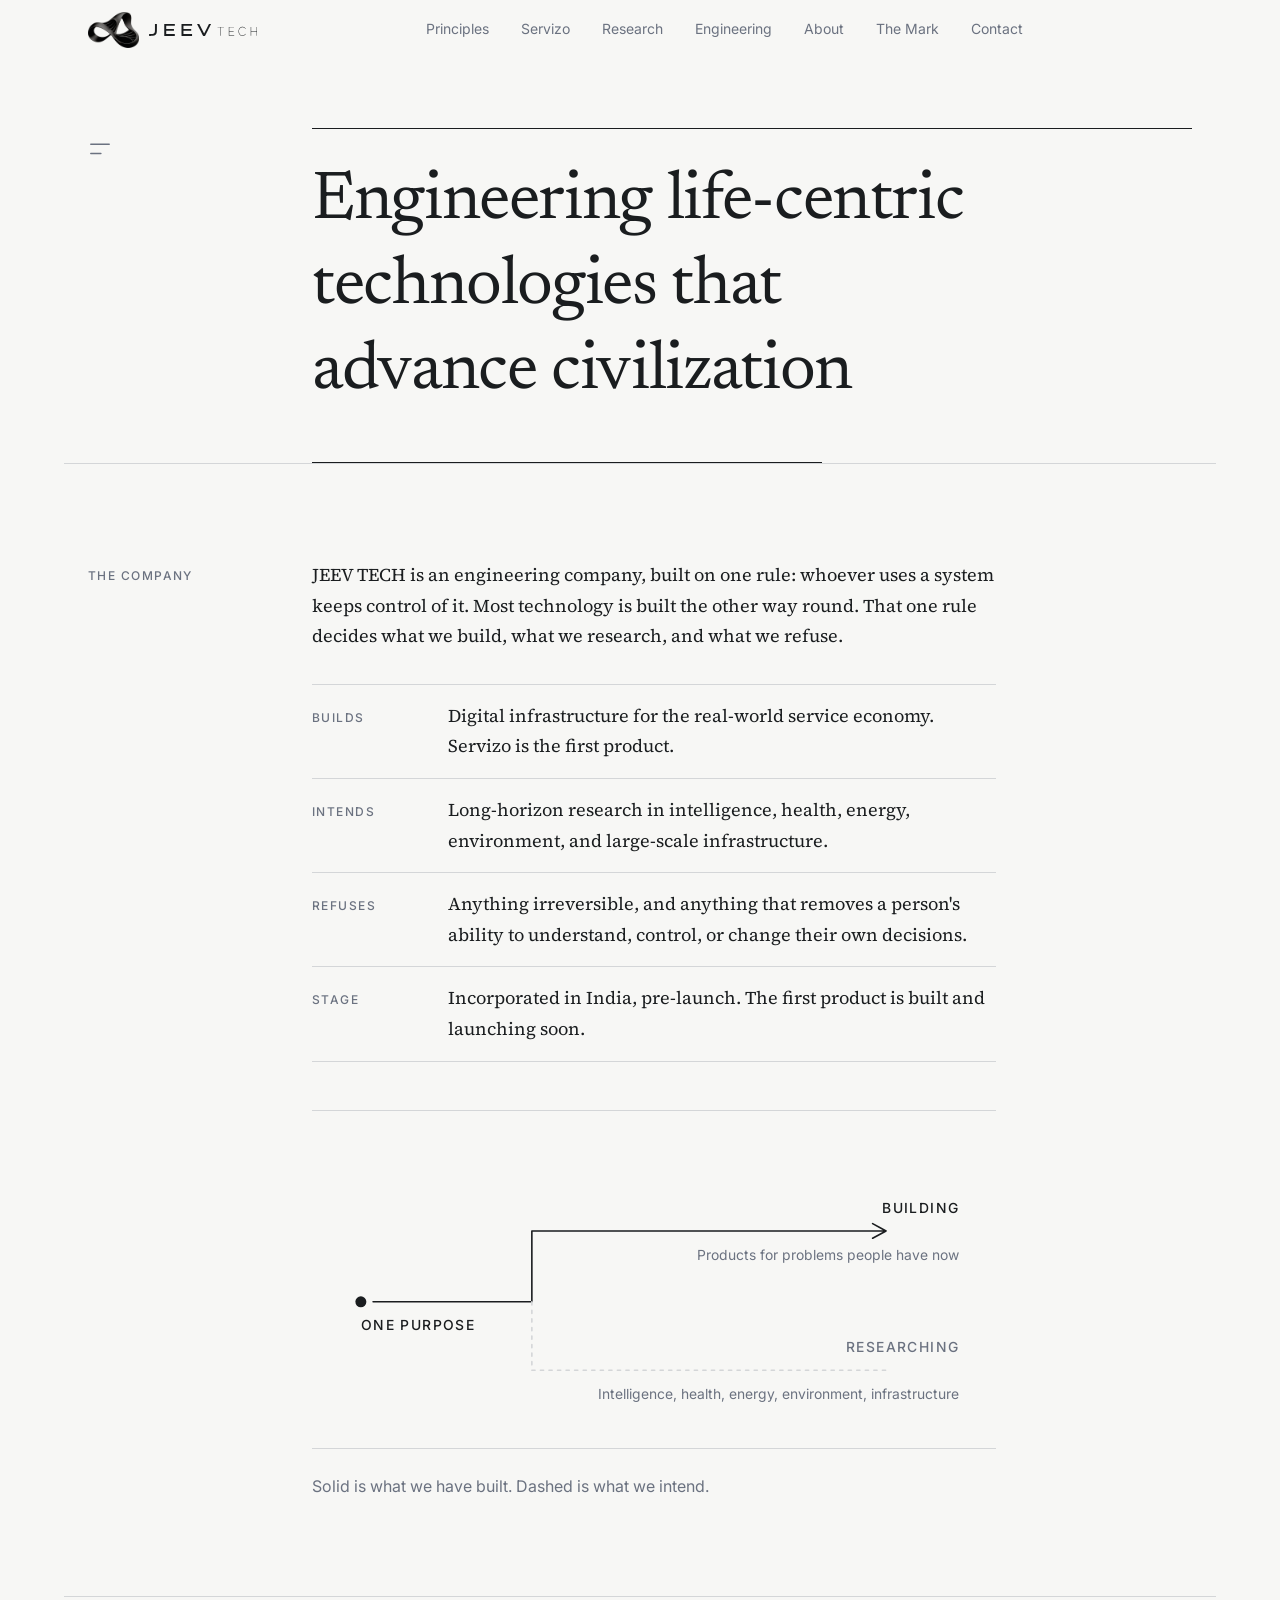
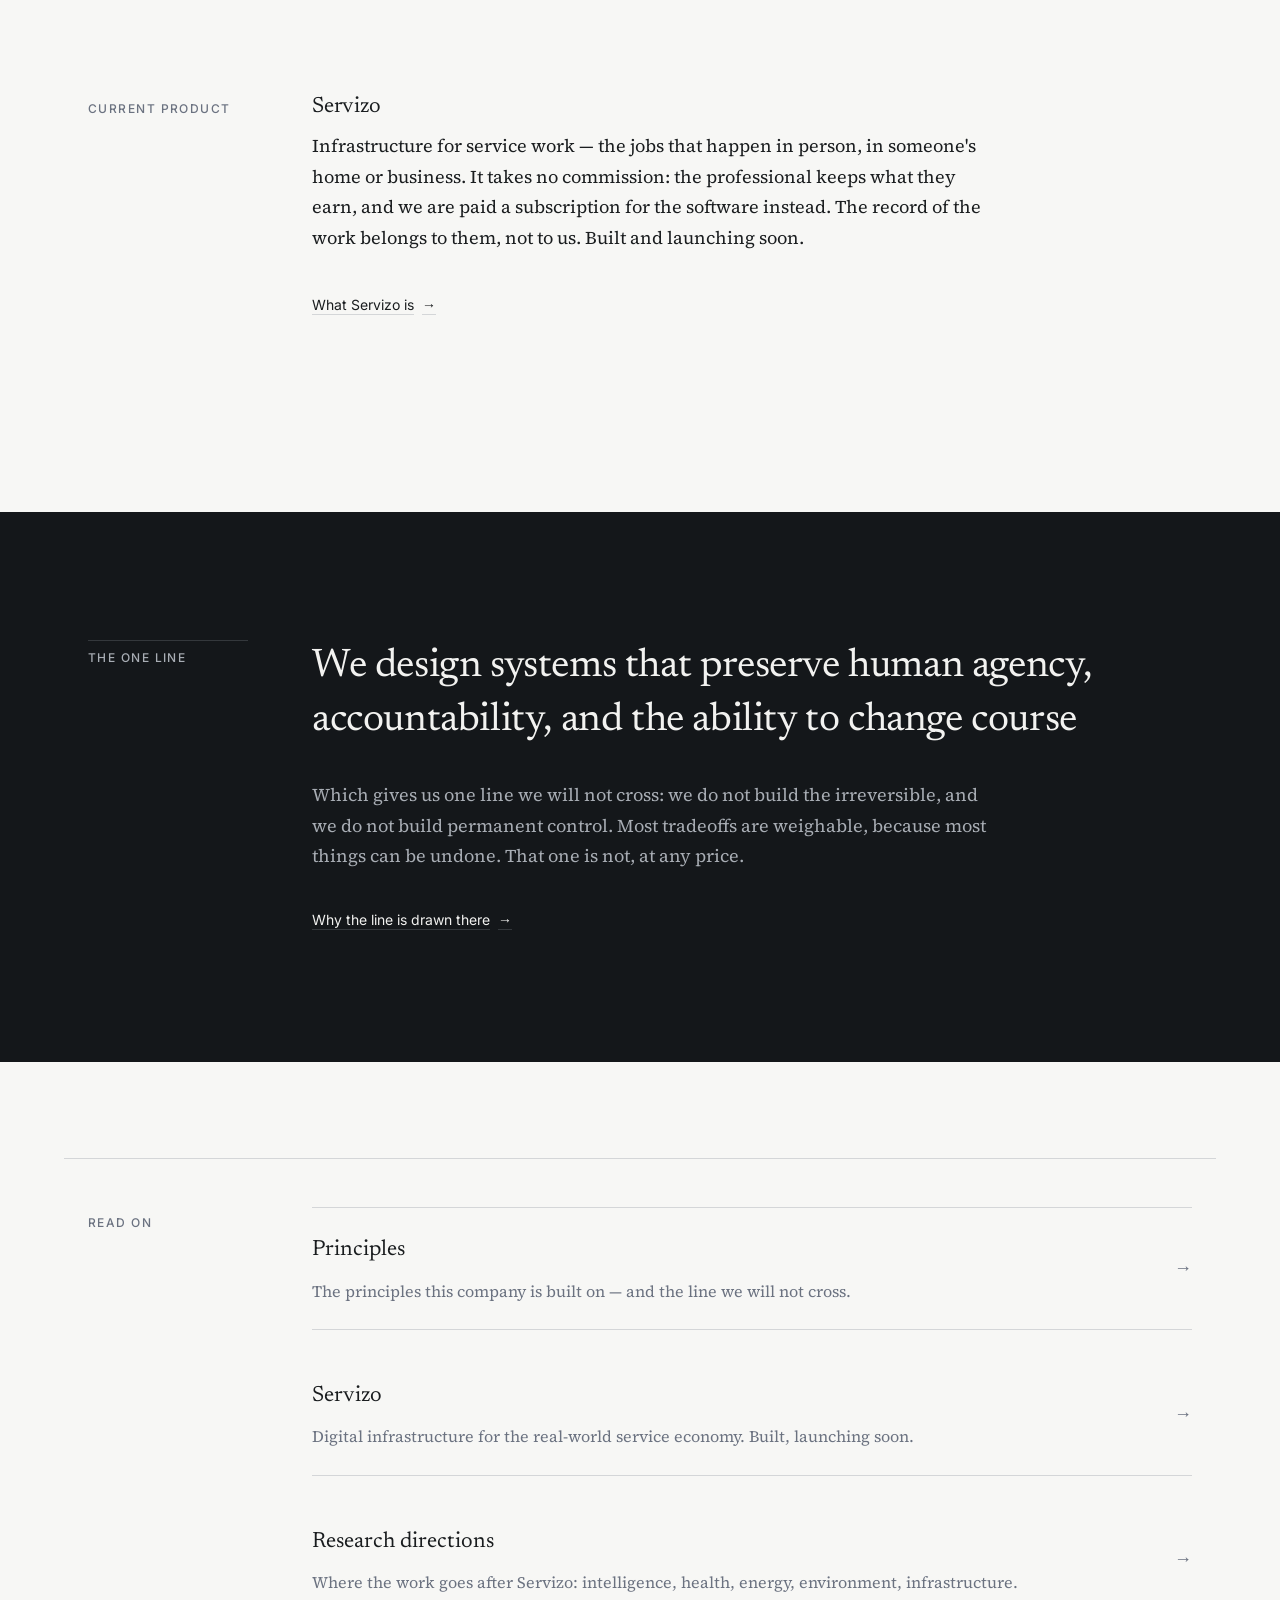
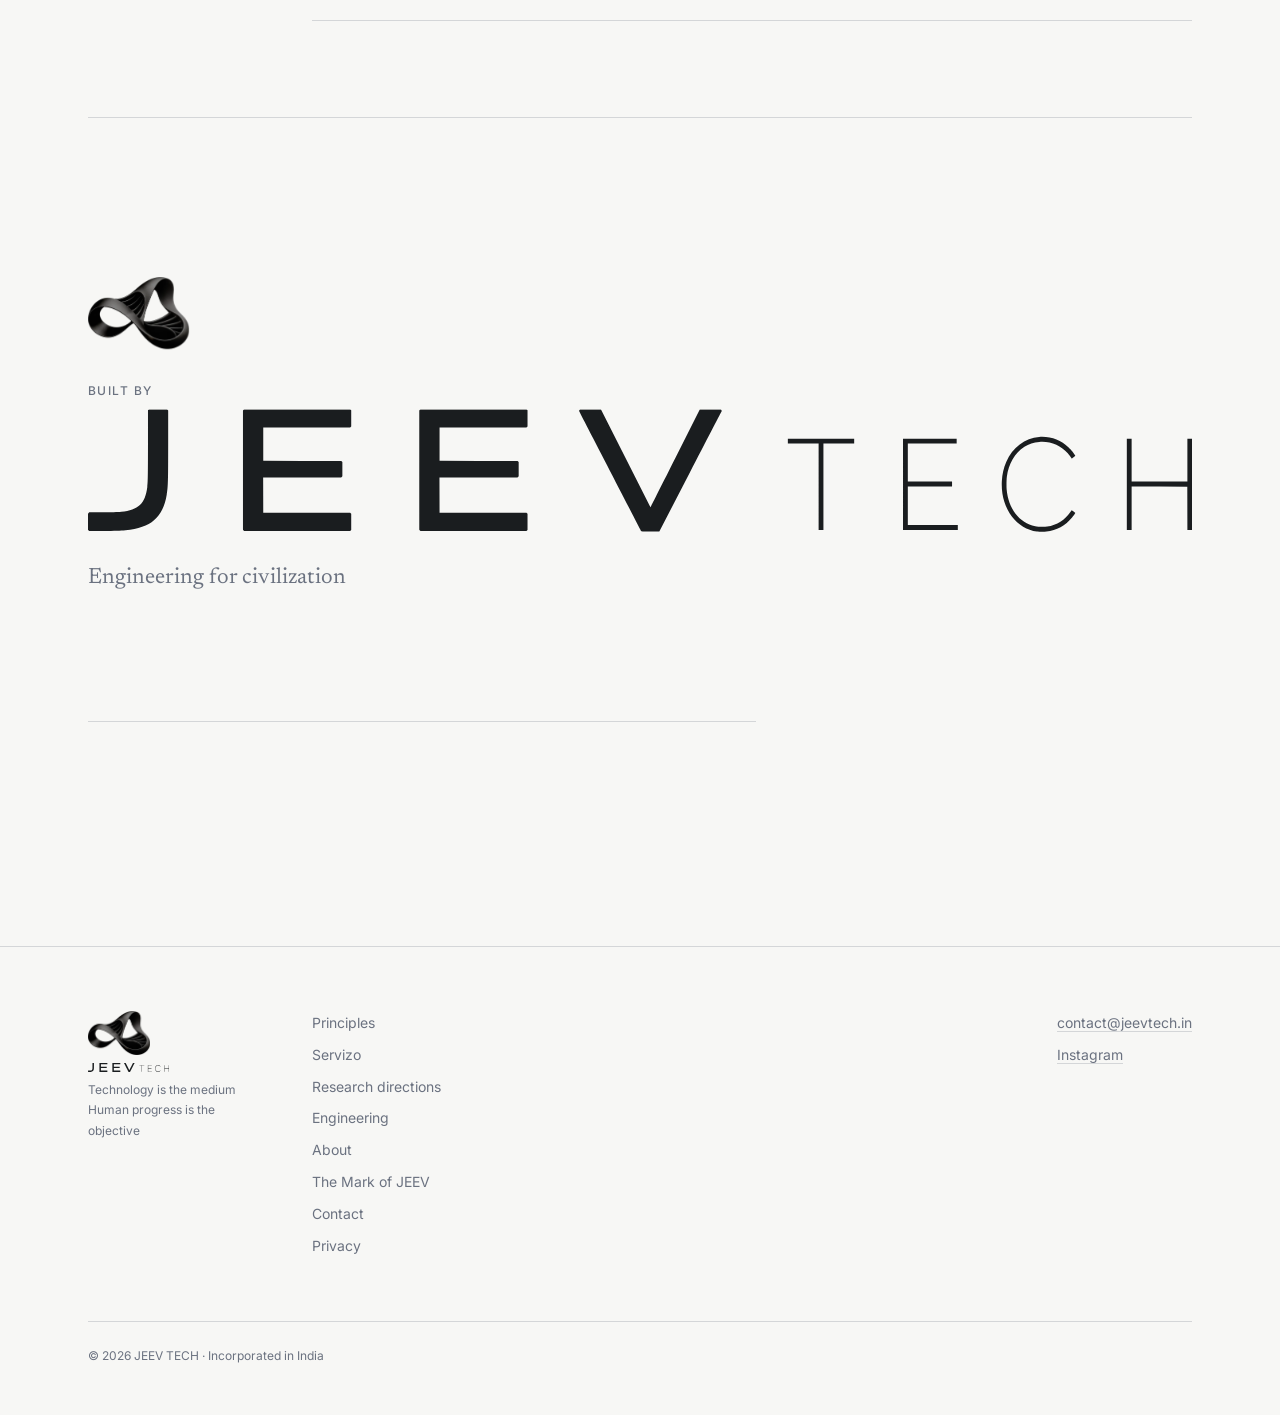
==== index.html @ 39290fa9 "copy: make the site say one thing — life-centric, and claims that check out A read of all eleven pag" ====
<!DOCTYPE html>
<html lang="en">

<head>
  <meta charset="UTF-8">
  <meta name="viewport" content="width=device-width, initial-scale=1.0">
  <title>JEEV TECH — Engineering life-centric technologies</title>
  <meta name="description"
    content="JEEV TECH is an engineering company building technologies that solve real-world problems today, while pursuing research toward the long-term advancement of civilization.">

  <!-- Canonical host is the apex, jeevtech.in. www must 301-redirect to it or these become split URLs. -->
  <link rel="canonical" href="https://jeevtech.in/">
  <meta name="theme-color" content="#F7F7F5">
  <link rel="icon" href="/favicon.ico" sizes="16x16 32x32 48x48">
  <link rel="icon" href="/img/icon.svg" type="image/svg+xml">
  <link rel="apple-touch-icon" href="/apple-touch-icon.png">
  <link rel="manifest" href="/site.webmanifest">
  <meta property="og:type" content="website">
  <meta property="og:site_name" content="JEEV TECH">
  <meta property="og:title" content="JEEV TECH — Engineering life-centric technologies">
  <meta property="og:description"
    content="JEEV TECH is an engineering company building technologies that solve real-world problems today, while pursuing research toward the long-term advancement of civilization.">
  <meta property="og:url" content="https://jeevtech.in/">
  <meta property="og:image" content="https://jeevtech.in/img/og-image.png">
  <meta property="og:image:width" content="1200">
  <meta property="og:image:height" content="630">
  <meta property="og:image:alt" content="JEEV TECH — Engineering life-centric technologies that advance civilization.">
  <meta name="twitter:card" content="summary_large_image">

  <script type="application/ld+json">
  {
    "@context": "https://schema.org",
    "@type": ["Organization", "WebSite"],
    "name": "JEEV TECH",
    "url": "https://jeevtech.in/",
    "email": "contact@jeevtech.in",
    "sameAs": ["https://www.instagram.com/jeev.tech/"],
    "description": "JEEV TECH is an engineering company building technologies that solve real-world problems today, while pursuing research toward the long-term advancement of civilization.",
    "foundingLocation": {"@type":"Country","name":"India"},
    "founder": {
      "@type": "Person",
      "name": "Sanjeev R V",
      "jobTitle": "Founder & Chief Executive Officer",
      "sameAs": "https://www.linkedin.com/in/sanjeev-radhakrishnan-1a4885256"
    }
  }
  </script>

  <!-- Self-hosted fonts and styles — no third-party requests -->
  <link rel="preload" href="fonts/newsreader-normal.woff2" as="font" type="font/woff2" crossorigin>
  <link rel="preload" href="fonts/sourceserif4-normal.woff2" as="font" type="font/woff2" crossorigin>
  <link rel="stylesheet" href="css/tokens.css">
  <link rel="stylesheet" href="css/reset.css">
  <link rel="stylesheet" href="css/base.css">
  <link rel="stylesheet" href="css/layout.css">
  <link rel="stylesheet" href="css/components.css">
  <link rel="stylesheet" href="css/diagram.css">
  <link rel="stylesheet" href="css/signature.css">
  <link rel="stylesheet" href="css/responsive.css">
</head>

<body>

  <a href="#main-content" class="skip-link">Skip to content</a>



  <!-- ============================================================
       HEADER
       ============================================================ -->
  <header class="site-header" role="banner">
    <div class="site-header__inner">
      <a href="/" class="site-brand" aria-label="JEEV TECH — home">
        <img class="site-brand__emblem" src="/img/logo-mark.webp" alt=""
          width="507" height="360" decoding="async">
        <span class="site-brand__wordmark">JEEV <span class="wordmark__descriptor">TECH</span></span>
      </a>

      <button class="menu-toggle" aria-label="Open menu" aria-expanded="false" aria-controls="site-nav"
        id="menu-toggle">
        <span class="menu-toggle__icon" aria-hidden="true"></span>
      </button>

      <nav class="site-nav" id="site-nav" role="navigation" aria-label="Main navigation">
        <a href="/principles" class="site-nav__link">Principles</a>
        <a href="/servizo" class="site-nav__link">Servizo</a>
        <a href="/research" class="site-nav__link">Research</a>
        <a href="/engineering" class="site-nav__link">Engineering</a>
        <a href="/about" class="site-nav__link">About</a>
        <a href="/mark" class="site-nav__link">The Mark</a>
        <a href="/contact" class="site-nav__link">Contact</a>
      </nav>

      <div class="nav-overlay" id="nav-overlay" aria-hidden="true"></div>
    </div>
  </header>

  <!-- ============================================================
       MAIN
       ============================================================ -->
  <main id="main-content">

    <!-- Hero -->
    <section class="hero rail" aria-labelledby="hero-heading">
      <div class="rail__mark"><svg class="page-mark" viewBox="0 0 26 26" role="img" aria-label="The open frame">
          <path d="M3 9 H23" />
          <path d="M3 19 H14" />
        </svg></div>
      <div class="rail__body">

        <div class="uncaging">
          <!-- The bars of the cage; they retract on load. The frame's
               open bottom rule carries the same meaning without motion. -->
          <div class="uncaging__bars" aria-hidden="true">
            <span></span><span></span><span></span><span></span><span></span>
          </div>

          <h1 id="hero-heading" class="hero__statement">
            Engineering <span class="nowrap">life-centric</span> technologies that advance civilization
          </h1>
        </div>
      </div>
    </section>

    <!-- What the company is -->
    <section class="intro rail rail--ruled" aria-labelledby="intro-heading">
      <p class="rail__label">The company</p>
      <div class="rail__body">
        <h2 id="intro-heading" class="sr-only">About JEEV TECH</h2>
        <p>
          JEEV TECH is an engineering company, built on one rule: whoever uses a system keeps control of it. Most
          technology is built the other way round. That one rule decides what we build, what we research, and what
          we refuse.
        </p>

        <!-- The whole company as four rows. What it does, what it is
             studying, what it will not do, and where it actually is. -->
        <dl class="register register--compact">
          <div class="register__row">
            <dt class="register__term">Builds</dt>
            <dd class="register__desc">
              Digital infrastructure for the real-world service economy. Servizo is the first product.
            </dd>
          </div>
          <div class="register__row">
            <dt class="register__term">Intends</dt>
            <dd class="register__desc">
              Long-horizon research in intelligence, health, energy, environment, and large-scale infrastructure.
            </dd>
          </div>
          <div class="register__row">
            <dt class="register__term">Refuses</dt>
            <dd class="register__desc">
              Anything irreversible, and anything that removes a person's ability to understand, control, or change
              their own decisions.
            </dd>
          </div>
          <div class="register__row">
            <dt class="register__term">Stage</dt>
            <dd class="register__desc">
              Incorporated in India, pre-launch. The first product is built and launching soon.
            </dd>
          </div>
        </dl>

        <figure class="diagram">
          <div class="diagram__frame">
            <!-- The viewBox is deliberately narrow. Everything inside an SVG
                 scales with its rendered width, so a wide viewBox shrinks the
                 labels below the body text and the drawing reads as fine
                 print. 560 puts the labels at roughly 16px beside 18px prose. -->
            <svg class="dg-wide" viewBox="0 0 640 256" role="img" aria-labelledby="dg-tracks-t dg-tracks-d">
              <title id="dg-tracks-t">Two tracks from one purpose</title>
              <desc id="dg-tracks-d">One purpose splits into two tracks. The upper track is drawn solid and ends
                in an arrow: the products being built. The lower track is drawn dashed and stops without an arrow:
                the long-horizon research, which does not yet exist.</desc>

              <circle class="dg-dot dg-fade" cx="45.71" cy="148.57" r="5.14" />
              <text class="dg-label dg-label--ink dg-fade" x="45.71" y="174.86">One purpose</text>

              <!-- Line and arrowhead are one path, so the head is drawn by the
                   line arriving rather than appearing ahead of it. -->
              <path class="dg-line dg-draw"
                d="M57.14 148.57 L205.71 148.57 L205.71 82.29 L537.14 82.29 M524.57 75.43 L537.14 82.29 L524.57 89.14" />

              <!-- The research track stops without an arrowhead. It has not
                   arrived anywhere, and the drawing should not claim it has.
                   The dash is what says "not yet" — the labels do not repeat it. -->
              <!-- Starts at the branch, not at the dot: the stem is shared and
                   already drawn solid above. Overlaying it a second time in
                   dashes made the shared purpose look provisional too. -->
              <path class="dg-line dg-line--dashed dg-fade" d="M205.71 148.57 L205.71 212.57 L537.14 212.57" />

              <g class="dg-step" style="--i:0">
                <text class="dg-label dg-label--ink" x="605.71" y="65.14" text-anchor="end">Building</text>
                <text class="dg-note" x="605.71" y="109.71" text-anchor="end">Products for problems people have
                  now</text>
              </g>
              <g class="dg-step" style="--i:1">
                <text class="dg-label" x="605.71" y="195.43" text-anchor="end">Researching</text>
                <text class="dg-note" x="605.71" y="240" text-anchor="end">Intelligence, health, energy,
                  environment, infrastructure</text>
              </g>
            </svg>
            <svg class="dg-narrow" viewBox="0 0 320 226" role="img" aria-labelledby="dg-tracks-mt dg-tracks-md">
              <title id="dg-tracks-mt">Two tracks from one purpose</title>
              <desc id="dg-tracks-md">One purpose splits into two tracks: the products being built, drawn solid,
                and the long-horizon research, drawn dashed because it does not yet exist.</desc>
              <circle class="dg-dot dg-fade" cx="28" cy="26" r="4.5" />
              <text class="dg-label dg-label--ink dg-fade" x="48" y="31">One purpose</text>
              <path class="dg-line dg-draw" d="M28 34 L28 90 L56 90 M46 84 L57 90 L46 96" />
              <path class="dg-line dg-line--dashed dg-fade" d="M28 90 L28 168 L57 168" />
              <g class="dg-step" style="--i:0">
                <text class="dg-label dg-label--ink" x="68" y="95">Building</text>
                <text class="dg-note" x="68" y="117">Products for problems</text>
                <text class="dg-note" x="68" y="135">people have now</text>
              </g>
              <g class="dg-step" style="--i:1">
                <text class="dg-label" x="68" y="173">Researching</text>
                <text class="dg-note" x="68" y="195">Intelligence, health, energy,</text>
                <text class="dg-note" x="68" y="213">environment, infrastructure</text>
              </g>
            </svg>
          </div>
          <figcaption>
            Solid is what we have built. Dashed is what we intend.
          </figcaption>
        </figure>
      </div>
    </section>

    <!-- Evidence. The philosophy below has to be paid for by something real,
         so the product comes before the beliefs. -->
    <section class="intro intro--evidence rail rail--ruled" aria-labelledby="evidence-heading">
      <p class="rail__label">Current product</p>
      <div class="rail__body">
        <h2 id="evidence-heading" class="evidence__name">Servizo</h2>
        <p>
          Infrastructure for service work — the jobs that happen in person, in someone's home or business. It takes
          no commission: the professional keeps what they earn, and we are paid a subscription for the software
          instead. The record of the work belongs to them, not to us. Built and launching soon.
        </p>
        <a href="/servizo" class="band__link band__link--light">
          What Servizo is <span aria-hidden="true">→</span>
        </a>
      </div>
    </section>

    <!-- The one line — the site's single dark zone -->
    <section class="band" aria-labelledby="band-heading">
      <div class="rail">
        <p class="rail__label">The one line</p>
        <div class="rail__body">
          <h2 id="band-heading" class="band__statement">
            We design systems that preserve human agency, accountability, and the ability to change course
          </h2>
          <p class="band__note">
            Which gives us one line we will not cross: we do not build the irreversible, and we do not build permanent
            control. Most tradeoffs are weighable, because most things can be undone. That one is not, at any price.
          </p>
          <a href="/principles" class="band__link">
            Why the line is drawn there <span aria-hidden="true">→</span>
          </a>
        </div>
      </div>
    </section>

    <!-- Entry Points -->
    <nav class="entry-points rail rail--ruled" aria-label="Explore JEEV TECH">
      <p class="rail__label">Read on</p>
      <div class="entry-points__list rail__body">
        <a href="/principles" class="entry-link" id="entry-philosophy">
          <span class="entry-link__body">
            <span class="entry-link__text">Principles</span>
            <span class="entry-link__desc">The principles this company is built on — and the line we will not
              cross.</span>
          </span>
          <span class="entry-link__arrow" aria-hidden="true">→</span>
        </a>
        <a href="/servizo" class="entry-link" id="entry-servizo">
          <span class="entry-link__body">
            <span class="entry-link__text">Servizo</span>
            <span class="entry-link__desc">Digital infrastructure for the real-world service economy. Built, launching
              soon.</span>
          </span>
          <span class="entry-link__arrow" aria-hidden="true">→</span>
        </a>
        <a href="/research" class="entry-link" id="entry-research">
          <span class="entry-link__body">
            <span class="entry-link__text">Research directions</span>
            <span class="entry-link__desc">Where the work goes after Servizo: intelligence, health, energy,
              environment, infrastructure.</span>
          </span>
          <span class="entry-link__arrow" aria-hidden="true">→</span>
        </a>
      </div>
    </nav>

    <!-- The sign-off. Identity, not a heading — so it is set in the wordmark
         face, not the display serif. aria-hidden because the site name is
         already announced by the header and the footer; a third reading adds
         nothing for a screen reader. -->
    <div class="signature signature--framed" aria-hidden="true">
      <img class="signature__logo" src="/img/logo-mark.webp" alt="" width="101" height="72" decoding="async">
      <p class="signature__label">Built by</p>
      <span class="signature__mark">JEEV <span class="wordmark__descriptor">TECH</span></span>
      <p class="signature__line">Engineering for civilization</p>
    </div>

  </main>

  <!-- ============================================================
       FOOTER
       ============================================================ -->
  <footer class="site-footer" role="contentinfo">
    <div class="site-footer__inner">
      <div class="site-footer__brand">
        <img class="site-footer__logo" src="/img/logo-mark.webp" alt="" width="62" height="44" loading="lazy" decoding="async">
        <span class="site-footer__wordmark">JEEV <span class="wordmark__descriptor">TECH</span></span>
        <span class="site-footer__tagline">Technology is the medium<br>Human progress is the objective</span>
      </div>

      <nav class="site-footer__nav" aria-label="Footer navigation">
        <a href="/principles">Principles</a>
        <a href="/servizo">Servizo</a>
        <a href="/research">Research directions</a>
        <a href="/engineering">Engineering</a>
        <a href="/about">About</a>
        <a href="/mark">The Mark of JEEV</a>
        <a href="/contact">Contact</a>
        <a href="/privacy">Privacy</a>
      </nav>

      <div class="site-footer__contact">
        <a href="mailto:contact@jeevtech.in">contact@jeevtech.in</a>
        <a href="https://www.instagram.com/jeev.tech/" target="_blank" rel="noopener noreferrer">Instagram</a>
      </div>

      <p class="site-footer__meta">
        &copy; 2026 JEEV TECH &middot; Incorporated in India
      </p>
    </div>
  </footer>

  <script src="js/main.js"></script>
</body>

</html>
---- css/tokens.css ----
/* ==========================================================================
   JEEV TECH — Design Tokens
   A restrained, institutional palette with one muted green accent.
   ========================================================================== */

:root {
   /* ---- Color ---- */
   --ink: #1A1D1F;
   /* Primary text — near-black, cold undertone */
   --ground: #F7F7F5;
   /* Page background — warm enough to avoid clinical, cool enough to avoid AI-tell cream */
   --muted: #6B7280;
   /* Secondary text, captions, metadata */
   --accent: #3B5F4A;
   /* Pine — deep, desaturated forest green. jeev = life. */
   --rule: #D4D6D8;
   /* Dividers, borders, structural lines */

   /* Inverted set — used by the one dark band. Deep neutral, no accent:
     the weight comes from value contrast, not from color. */
   --ink-invert: #14171A;
   /* Dark band ground */
   --on-invert: #F2F2F0;
   /* Text on dark — 15.8:1 */
   --muted-invert: #A8ADB4;
   /* Secondary text on dark — 7.3:1 */
   --rule-invert: #34383C;
   /* Rules on dark */

   /* ---- Typography — Families ---- */
   --font-display: 'Newsreader', 'Georgia', serif;
   --font-body: 'Source Serif 4', 'Georgia', serif;
   --font-utility: 'Inter', 'Helvetica Neue', 'Arial', sans-serif;
   /* The brand face is the utility face. It was Geist, loaded from Google
      Fonts — but the CSP in vercel.json allows no third-party stylesheet or
      font, so Geist never reached a visitor and the wordmark has always been
      Inter in production. Naming Inter here makes the shipped design the
      stated one. Anything that restores a distinct brand face must self-host
      it in fonts/ like the others, and re-measure privacy.html's request
      diagram. */
   --font-brand: var(--font-utility);

   /* ---- Typography — Scale (desktop) ---- */
   --text-hero: 4.25rem;
   /* 68px — hero statement */
   --text-statement: 2.5rem;
   /* 40px — the dark band statement */
   --text-h2: 2rem;
   /* 32px — section headings */
   --text-h3: 1.375rem;
   /* 22px — sub-headings */
   --text-body: 1.125rem;
   /* 18px — body copy */
   --text-body-sm: 1rem;
   /* 16px — small body */
   --text-eyebrow: 0.75rem;
   /* 12px — eyebrows, labels */
   --text-nav: 0.875rem;
   /* 14px — navigation, captions */

   /* ---- Typography — Line Heights ---- */
   --lh-tight: 1.25;
   --lh-heading: 1.35;
   --lh-body: 1.7;

   /* ---- Typography — Letter Spacing ---- */
   --ls-eyebrow: 0.12em;
   --ls-wordmark: 0.10em;
   --ls-descriptor: 0.38em;
   --ls-tight: -0.01em;

   /* ---- Wordmark Weights ----
     JEEV is always the heavier word (the identity).
     The second word (Tech, Research, Energy…) defers. */
   --wt-wordmark: 700;
   --wt-descriptor: 300;

   /* ---- Spacing Scale (8px base) ---- */
   --space-xs: 0.5rem;
   /*  8px */
   --space-sm: 1rem;
   /* 16px */
   --space-md: 1.5rem;
   /* 24px */
   --space-lg: 2rem;
   /* 32px */
   --space-xl: 3rem;
   /* 48px */
   --space-2xl: 4rem;
   /* 64px */
   --space-3xl: 6rem;
   /* 96px */
   --space-4xl: 8rem;
   /* 128px */
   --space-5xl: 10rem;
   /* 160px */

   /* ---- Layout ---- */
   --measure: 38em;
   /* ~65 characters at 18px Source Serif 4 */
   --rail-col: 10rem;
   /* Margin column for labels */
   --rail-offset: 14rem;
   /* rail-col + --space-2xl gap — must stay in sync */
   --page-max: 72rem;
   /* 1152px — maximum page width */
   --page-gutter: var(--space-md);

   /* ---- Transitions ---- */
   --ease-out: cubic-bezier(0.22, 1, 0.36, 1);
   --duration-sm: 200ms;
   --duration-md: 400ms;
   --duration-lg: 1500ms;
   /* For the uncaging animation */

   /* ---- Borders ---- */
   --border-rule: 1px solid var(--rule);
}
---- css/base.css ----
/* ==========================================================================
   JEEV TECH — Base Typography & Styles
   ========================================================================== */

/* ---- Font Face Declarations (self-hosted) ---- */

@font-face {
  font-family: 'Newsreader';
  src: url('../fonts/newsreader-normal.woff2') format('woff2');
  font-weight: 200 800;
  font-style: normal;
  font-display: swap;
}

@font-face {
  font-family: 'Newsreader';
  src: url('../fonts/newsreader-italic.woff2') format('woff2');
  font-weight: 200 800;
  font-style: italic;
  font-display: swap;
}

@font-face {
  font-family: 'Source Serif 4';
  src: url('../fonts/sourceserif4-normal.woff2') format('woff2');
  font-weight: 200 900;
  font-style: normal;
  font-display: swap;
}

@font-face {
  font-family: 'Source Serif 4';
  src: url('../fonts/sourceserif4-italic.woff2') format('woff2');
  font-weight: 200 900;
  font-style: italic;
  font-display: swap;
}

@font-face {
  font-family: 'Inter';
  src: url('../fonts/inter-var.woff2') format('woff2');
  font-weight: 100 900;
  font-style: normal;
  font-display: swap;
}

/* ---- Anchor targets ----
   The header is fixed, so a raw jump puts the heading underneath it and
   lands the reader mid-section. Every linkable target keeps clear space
   above it so the section label and heading arrive together. */

h1[id],
h2[id],
h3[id],
.section[id],
.areas__item[id],
[id^="note-"] {
  scroll-margin-top: 7rem;
}

/* ---- Body ---- */

body {
  font-family: var(--font-body);
  font-size: var(--text-body);
  font-weight: 400;
  line-height: var(--lh-body);
  color: var(--ink);
  background-color: var(--ground);
}

/* ---- Headings ---- */

h1,
h2,
h3,
h4 {
  font-family: var(--font-display);
  font-weight: 500;
  line-height: var(--lh-heading);
  letter-spacing: var(--ls-tight);
  color: var(--ink);
  /* Even out the rag rather than filling each line before breaking. On a
     three-line statement the difference between a full line and a two-word
     one is the difference between typeset and typed. Ignored by browsers
     that do not have it, which simply get the old greedy break. */
  text-wrap: balance;
}

h1 {
  font-size: var(--text-hero);
  line-height: var(--lh-tight);
}

h2 {
  font-size: var(--text-h2);
}

h3 {
  font-size: var(--text-h3);
}

/* ---- Body Copy ---- */

p {
  max-width: var(--measure);
  margin-bottom: var(--space-md);
  /* Running prose gets the weaker of the two: balance would even every
     paragraph into a block and cost the rag its life. This only prevents the
     last line from being a single word. */
  text-wrap: pretty;
}

p:last-child {
  margin-bottom: 0;
}

/* ---- Links ---- */

a {
  color: var(--ink);
  text-decoration-color: var(--rule);
  text-underline-offset: 0.2em;
  transition: color var(--duration-sm) var(--ease-out),
    text-decoration-color var(--duration-sm) var(--ease-out);
}

a:hover {
  color: var(--accent);
  text-decoration-color: var(--accent);
}

a:focus-visible {
  outline: 2px solid var(--accent);
  outline-offset: 3px;
  border-radius: 2px;
}

/* Links inside running prose need an underline. The reset clears
   text-decoration globally, and the rule above only sets its colour — so
   without this a prose link is the same colour and weight as the sentence
   around it and is invisible until hovered. Colour alone cannot carry the
   meaning anyway (WCAG 1.4.1). Unclassed links only: nav, footer, entry
   links and band links all carry their own treatment. */
p a:not([class]),
dd a:not([class]),
li a:not([class]),
blockquote a:not([class]) {
  text-decoration: underline;
  text-decoration-color: var(--rule);
  text-underline-offset: 0.2em;
}

/* ---- Blockquotes ---- */

blockquote {
  max-width: var(--measure);
  padding-left: var(--space-md);
  border-left: 3px solid var(--accent);
  font-family: var(--font-display);
  font-size: var(--text-body);
  font-weight: 400;
  font-style: italic;
  color: var(--ink);
  margin-bottom: var(--space-lg);
}

blockquote p {
  margin-bottom: var(--space-sm);
}

/* ---- Hero ---- */

/* ---- Display tracking ----
   Tracking is a function of size, not a constant. -0.02em closes the gaps
   that open at 68px; at the 34px mobile cut the same value is simply tight,
   and the eye reads it as cramped rather than considered. The responsive
   sheet reopens both of these. */

.hero__statement {
  font-size: var(--text-hero);
  font-weight: 400;
  letter-spacing: -0.02em;
  max-width: 100%;
  text-wrap: balance;
}

/* ---- Eyebrow Label ---- */

.eyebrow {
  font-family: var(--font-utility);
  font-size: var(--text-eyebrow);
  font-weight: 500;
  letter-spacing: var(--ls-eyebrow);
  text-transform: uppercase;
  color: var(--muted);
  margin-bottom: var(--space-sm);
}

/* ---- Small / Caption ---- */

small,
.caption {
  font-family: var(--font-utility);
  font-size: var(--text-nav);
  color: var(--muted);
}

/* ---- Horizontal Rule ---- */

hr {
  border: none;
  border-top: var(--border-rule);
  margin: var(--space-3xl) 0;
}

/* ---- Strong / Emphasis ---- */

strong {
  font-weight: 600;
}

em {
  font-style: italic;
}

/* ---- Selection ---- */

::selection {
  background-color: var(--accent);
  color: var(--ground);
}

/* ---- Screen Reader Only ---- */

.sr-only {
  position: absolute;
  width: 1px;
  height: 1px;
  padding: 0;
  margin: -1px;
  overflow: hidden;
  clip: rect(0, 0, 0, 0);
  white-space: nowrap;
  border: 0;
}

/* A hyphenated compound is one word to a reader, and a hero that breaks it
   across two lines reads as two. Narrow enough at every size that holding it
   together costs nothing. */
.nowrap {
  white-space: nowrap;
}
---- css/layout.css ----
/* ==========================================================================
   JEEV TECH — Layout
   Container, section spacing, and vertical rhythm.
   ========================================================================== */

/* ---- Page Container ---- */

.page {
  max-width: var(--page-max);
  margin: 0 auto;
  padding: 0 var(--page-gutter);
}

/* ---- Main Content ---- */

main {
  padding-top: var(--space-4xl);
  padding-bottom: var(--space-4xl);
}

/* ---- Section ----
   Every section is a rail row: a full-width hairline, a classifying label
   in the margin, the content beside it. This is the site's core structure. */

.section {
  display: grid;
  grid-template-columns: var(--rail-col) minmax(0, 1fr);
  gap: var(--space-2xl);
  border-top: var(--border-rule);
  padding-top: var(--space-lg);
  margin-bottom: var(--space-3xl);
}

.section:last-child {
  margin-bottom: 0;
}

.section__label {
  font-family: var(--font-utility);
  font-size: var(--text-eyebrow);
  font-weight: 500;
  letter-spacing: var(--ls-eyebrow);
  text-transform: uppercase;
  color: var(--muted);
  padding-top: 0.35rem;   /* optical alignment to the heading's cap height */
}

.section__body {
  max-width: var(--measure);
}

/* Editorial breathing room between the section heading and the first
   paragraph. Without this the reset's margin: 0 collapses them into a
   single visual block. 32px (--space-lg) sits in the 28–36px range
   that reads as premium editorial spacing. */
.section__heading {
  margin-bottom: var(--space-lg);
}

/* ---- Register ----
   Term-and-description rows. Turns a run of prose into something
   scannable, without becoming a table of marketing bullets. */

.register {
  margin-top: var(--space-lg);
  max-width: var(--measure);
}

.register__row {
  display: grid;
  grid-template-columns: 7rem minmax(0, 1fr);
  gap: var(--space-md);
  border-top: var(--border-rule);
  padding: var(--space-sm) 0;
}

.register__row:last-child {
  border-bottom: var(--border-rule);
}

.register__term {
  font-family: var(--font-utility);
  font-size: var(--text-eyebrow);
  font-weight: 500;
  letter-spacing: var(--ls-eyebrow);
  text-transform: uppercase;
  color: var(--muted);
  padding-top: 0.42rem;   /* optical alignment to the description's first line */
}

.register__desc {
  margin: 0;
  max-width: none;
}

/* ---- Areas ----
   Named research directions: the name carries the weight, the note
   explains the interest. Used on the Research page. */

.areas {
  list-style: none;
  padding: 0;
  margin-top: var(--space-lg);
}

.areas__item {
  border-top: var(--border-rule);
  padding: var(--space-md) 0;
}

.areas__item:last-child {
  border-bottom: var(--border-rule);
}

.areas__name {
  font-family: var(--font-display);
  font-size: var(--text-h3);
  font-weight: 500;
  line-height: var(--lh-heading);
  color: var(--ink);
  margin-bottom: var(--space-xs);
  max-width: none;
}

/* The field name, demoted beneath the problem it belongs to */
.areas__tag {
  display: block;
  margin-top: var(--space-xs);
  font-family: var(--font-utility);
  font-size: var(--text-eyebrow);
  font-weight: 500;
  letter-spacing: var(--ls-eyebrow);
  text-transform: uppercase;
  color: var(--muted);
}

.areas__note {
  color: var(--muted);
  margin-bottom: 0;
}

/* ---- Hero Section ----
   Left-aligned and composed, not centred in a void. The statement is
   the largest thing on the site; everything else defers to it. */

.hero {
  padding-top: var(--space-lg);
  padding-bottom: var(--space-4xl);
}

/* The hero carries no margin label; the statement keeps the body column
   so it stays on the same left edge as every other page. */
.hero .rail__body {
  grid-column: 2;
}

/* ---- The Rail ----
   An engineered-document structure: label in the margin, content beside
   it. Asymmetry is what keeps the page from reading as a flat column. */

.rail {
  display: grid;
  grid-template-columns: 10rem minmax(0, 1fr);
  gap: var(--space-2xl);
  max-width: var(--page-max);
  margin: 0 auto;
  padding: 0 var(--page-gutter);
}

.rail__label {
  font-family: var(--font-utility);
  font-size: var(--text-eyebrow);
  font-weight: 500;
  letter-spacing: var(--ls-eyebrow);
  text-transform: uppercase;
  color: var(--muted);
  padding-top: 0.45rem;   /* optical alignment to the first line of body text */
  border-top: var(--border-rule);
}

/* Ruled variant — the hairline spans both columns, matching .section.
   This is what makes the home page and the interior pages one system. */
.rail--ruled {
  border-top: var(--border-rule);
  padding-top: var(--space-lg);
}

.rail--ruled .rail__label {
  border-top: none;
  padding-top: 0.35rem;
}

.rail__body > *:last-child {
  margin-bottom: 0;
}

/* ---- Intro Section (below hero) ---- */

/* padding-block only — the horizontal gutters belong to .rail */
.intro {
  padding-block: var(--space-3xl);
}

/* ---- The Band ----
   The site's single dark zone. Value contrast, no accent colour —
   the weight is the point, not the decoration. */

.band {
  background-color: var(--ink-invert);
  color: var(--on-invert);
  padding: var(--space-4xl) 0;
  margin: var(--space-3xl) 0;
}

.band .rail__label {
  color: var(--muted-invert);
  border-top-color: var(--rule-invert);
}

.band__statement {
  font-family: var(--font-display);
  font-size: var(--text-statement);
  font-weight: 400;
  line-height: var(--lh-heading);
  letter-spacing: var(--ls-tight);
  color: var(--on-invert);
  max-width: 30em;
  margin-bottom: var(--space-lg);
}

/* Body copy inside the band */
.band p {
  color: var(--muted-invert);
}

.band blockquote {
  color: var(--on-invert);
  border-left-color: var(--on-invert);
}

.band blockquote p {
  color: var(--on-invert);
}

.band__note {
  color: var(--muted-invert);
  max-width: var(--measure);
  margin-bottom: var(--space-lg);
}

/* An inline link inside band prose, as opposed to .band__link, which is a
   standalone one. Without this it takes the sitewide link colour — the accent,
   a deep pine cut for paper — and on the inverted ground that is a hole in the
   sentence: the words disappear and the underline is the only thing left. The
   band is always the dark band (.band__link--light is used outside one), so
   the inverted palette is unconditional here. */
.band p a:not([class]),
.band li a:not([class]) {
  color: var(--on-invert);
  text-decoration-color: var(--rule-invert);
  text-underline-offset: 0.2em;
}

.band p a:not([class]):hover,
.band li a:not([class]):hover {
  text-decoration-color: var(--on-invert);
}

.band p a:not([class]):focus-visible,
.band li a:not([class]):focus-visible {
  outline: 2px solid var(--on-invert);
  outline-offset: 3px;
}

.band__link {
  display: inline-flex;
  align-items: center;
  gap: var(--space-xs);
  font-family: var(--font-utility);
  font-size: var(--text-nav);
  color: var(--on-invert);
  text-decoration: underline;
  text-decoration-color: var(--rule-invert);
  text-underline-offset: 0.25em;
}

/* The base hover is for the dark band. It must stay above the --light
   modifier: both selectors carry the same specificity, so whichever is
   written last wins, and the near-white hover colour on the light ground
   makes the link disappear. */
.band__link:hover {
  color: var(--on-invert);
  text-decoration-color: var(--on-invert);
}

.band__link:focus-visible {
  outline: 2px solid var(--on-invert);
  outline-offset: 3px;
}

/* Same link on the light ground (home evidence block) */
.band__link--light {
  color: var(--ink);
  text-decoration-color: var(--rule);
  margin-top: var(--space-sm);
}

.band__link--light:hover {
  color: var(--accent);
  text-decoration-color: var(--accent);
}

.band__link--light:focus-visible {
  outline: 2px solid var(--accent);
  outline-offset: 3px;
}

.evidence__name {
  font-family: var(--font-display);
  font-size: var(--text-h3);
  font-weight: 500;
  margin-bottom: var(--space-xs);
}

/* ---- Entry Points ---- */

.entry-points {
  padding-block: var(--space-xl) var(--space-3xl);
}

.entry-points__list {
  display: flex;
  flex-direction: column;
  gap: var(--space-md);
}

/* ---- Interior page body ----
   Full width of the page; each section supplies its own rail. */

.philosophy-body,
.page-content {
  max-width: none;
}

/* Elements that sit outside a section still align to the body column */
.offset {
  margin-left: var(--rail-offset);
  max-width: var(--measure);
}

/* Interior page headers use the same rail: eyebrow in the margin, title beside it */
.page-header {
  display: grid;
  grid-template-columns: 10rem minmax(0, 1fr);
  gap: var(--space-2xl);
  margin: 0 0 var(--space-3xl);
}

.page-header .eyebrow {
  border-top: var(--border-rule);
  padding-top: 0.45rem;
  margin-bottom: 0;
}

.page-header__body {
  max-width: var(--measure);
}

/* Standfirst under the page title — gives the header something to stand on */
.page-lede {
  font-family: var(--font-display);
  font-size: var(--text-h3);
  font-weight: 400;
  line-height: var(--lh-heading);
  color: var(--muted);
  margin-top: var(--space-sm);
  margin-bottom: 0;
}

.page-header h1 {
  font-size: var(--text-h2);
  line-height: var(--lh-heading);
}

/* ---- Founder Section ---- */

.founder {
  max-width: var(--measure);
}

/* ---- Person ----
   One leader. Portrait beside the text, not above it: a circle only
   touches its bounding box at the midpoint, so stacking it over
   left-aligned text reads as misaligned however carefully it is placed.
   Repeats for each person. */

.person {
  display: flex;
  align-items: flex-start;
  gap: var(--space-lg);
  max-width: var(--measure);
  margin-top: var(--space-xl);
  padding-top: var(--space-xl);
  border-top: var(--border-rule);
}

.person:first-of-type {
  border-top: none;
  padding-top: 0;
}

.person__body {
  min-width: 0;
}

.person__name {
  font-family: var(--font-display);
  font-size: var(--text-h3);
  font-weight: 500;
  margin-bottom: 0;
}

.person__role {
  font-family: var(--font-utility);
  font-size: var(--text-eyebrow);
  letter-spacing: var(--ls-eyebrow);
  text-transform: uppercase;
  color: var(--muted);
  margin-bottom: var(--space-sm);
}

.person__note {
  margin-bottom: var(--space-sm);
}

.person__links {
  display: flex;
  flex-wrap: wrap;
  gap: var(--space-md);
}

.person__link {
  display: inline-flex;
  align-items: center;
  gap: var(--space-xs);
  font-family: var(--font-utility);
  font-size: var(--text-nav);
  color: var(--accent);
  text-decoration: underline;
  text-decoration-color: var(--rule);
  text-underline-offset: 0.2em;
}

.person__link:hover {
  color: var(--ink);
  text-decoration-color: var(--ink);
}

/* Same plate treatment as every other image */
.person__portrait {
  width: 112px;
  height: 112px;
  flex-shrink: 0;
  overflow: hidden;
  border-radius: 50%;
  border: var(--border-rule);
  box-shadow: 0 1px 2px rgba(26, 29, 31, 0.06),
              0 8px 20px -10px rgba(26, 29, 31, 0.22);
}

.person__portrait img {
  width: 100%;
  height: 100%;
  object-fit: cover;
}

/* The founder's note is signed, which is what licenses its first person */
.founder__sign {
  font-family: var(--font-display);
  font-style: italic;
  color: var(--muted);
  margin-top: var(--space-lg);
}

/* Same plate treatment as every other image on the site: hairline frame
   and a shadow that lifts it just off the ground. Circular here, so the
   shadow follows the circle. */
.founder__portrait {
  width: 128px;
  height: 128px;
  flex-shrink: 0;
  overflow: hidden;
  border-radius: 50%;
  border: var(--border-rule);
  box-shadow: 0 1px 2px rgba(26, 29, 31, 0.06),
              0 8px 20px -10px rgba(26, 29, 31, 0.22);
}

.founder__portrait img {
  width: 100%;
  height: 100%;
  object-fit: cover;
  object-position: center;
}

.founder__name {
  font-family: var(--font-display);
  font-size: var(--text-h3);
  font-weight: 500;
  margin-bottom: var(--space-xs);
}

.founder__title {
  font-family: var(--font-utility);
  font-size: var(--text-nav);
  color: var(--muted);
  margin-bottom: 0;
}

.founder__bio p {
  margin-bottom: var(--space-md);
}

.founder__links {
  display: flex;
  flex-wrap: wrap;
  gap: var(--space-md);
}

.founder__link {
  display: inline-flex;
  align-items: center;
  gap: var(--space-xs);
  font-family: var(--font-utility);
  font-size: var(--text-nav);
  color: var(--accent);
  text-decoration: underline;
  text-decoration-color: var(--accent);
  text-underline-offset: 0.2em;
  margin-top: var(--space-md);
}

.founder__link:hover {
  color: var(--ink);
  text-decoration-color: var(--ink);
}
---- css/components.css ----
/* ==========================================================================
   JEEV TECH — Components
   Navigation, footer, entry-point links, and reusable elements.
   ========================================================================== */

/* ---- Site Header / Navigation ---- */

.site-header {
  position: fixed;
  top: 0;
  left: 0;
  right: 0;
  z-index: 100;
  background-color: var(--ground);
  border-bottom: var(--border-rule);
  transition: background-color var(--duration-sm) var(--ease-out);
}

.site-header__inner {
  max-width: var(--page-max);
  margin: 0 auto;
  /* 12px, not 16px: the emblem brand is 36px tall where the drawn wordmark
     was 10px, and the old padding put the header at 68px — tall enough that
     the fixed bar started competing with the page. */
  padding: 0.75rem var(--page-gutter);
  display: flex;
  align-items: center;
  justify-content: space-between;
}

/* ---- Site brand ----
   The emblem is the identifier in the header, on every page. It is a shaded
   render rather than a silhouette, so it is sized by height and kept large
   enough that the ribbon still closes: below roughly 30px the loop starts
   reading as a smudge. That is also why the header is taller than it was
   with the drawn wordmark — this element cannot be shrunk to 10px.

   line-height: 0 keeps the anchor the height of the image; without it the
   inline box adds descender space and the header sits a few pixels low. */

/* Emblem and name, side by side, on one optical line.

   align-items: center is the whole alignment, and it is correct because of
   what the artwork measures: JEEV's caps run from y=1 to y=633 of a 639-unit
   drawing, so the box the mask paints into is the cap box to within 1%. There
   is no descender in JEEV TECH to pull the box below the baseline — the J's
   tail turns inside the cap height — so centring the boxes centres the caps.
   Anything with a descender would need the shift; this does not.

   Neither part may shrink. They are two halves of one drawing, and a flex
   container under pressure would take the space out of whichever it reached
   first, which is the name. */
.site-brand {
  display: flex;
  align-items: center;
  gap: 0.625rem;
  line-height: 0;
}

.site-brand__emblem {
  display: block;
  height: 36px;
  width: auto;
  flex-shrink: 0;
}

/* ---- Wordmark ----
   The lockup as type. Since the header carries the emblem, this survives
   only in the footer and the sign-off, where the drawn wordmark is masked
   over it — these rules are the fallback for browsers without mask-image. */

/* The header's name, and the fallback the footer's has always had: live text
   in the brand face, for a browser that cannot paint a mask. The @supports
   block at the end of this file replaces it with the drawing. */
.site-brand__wordmark {
  font-family: var(--font-brand);
  font-size: var(--text-eyebrow);
  font-weight: var(--wt-wordmark);
  letter-spacing: var(--ls-wordmark);
  line-height: 1;
  text-transform: uppercase;
  color: var(--ink);
  flex-shrink: 0;
}

/* The division name (Tech, Research, Energy…) defers to the master
   identifier through weight and tracking contrast. */
.wordmark__descriptor {
  font-weight: var(--wt-descriptor);
  font-size: 0.72em;
  letter-spacing: var(--ls-descriptor);
  vertical-align: baseline;
  margin-left: 0.25em;
}

/* ---- Desktop Navigation ---- */

.site-nav {
  display: flex;
  align-items: center;
  gap: var(--space-lg);
}

.site-nav__link {
  font-family: var(--font-utility);
  font-size: var(--text-nav);
  font-weight: 400;
  color: var(--muted);
  text-decoration: none;
  position: relative;
  padding-bottom: 2px;
  transition: color var(--duration-sm) var(--ease-out);
}

/* The underline is ink, and the accent is spent on one link only.
   Painting all eight in the accent made the green a decoration — a colour the
   navigation happens to be, carrying no information, on every page at once.
   The site's own rule for the accent is that it marks the one thing a drawing
   is about; the header's version of that is the product. So the underline is
   ink for every link and green for Servizo, where the colour is doing the
   work of saying which of these is the thing being built. */
.site-nav__link::after {
  content: '';
  position: absolute;
  bottom: -2px;
  left: 0;
  width: 0;
  height: 2px;
  background-color: var(--ink);
  transition: width var(--duration-sm) var(--ease-out);
}

.site-nav__link[href="/servizo"]::after {
  background-color: var(--accent);
}

.site-nav__link:hover,
.site-nav__link--active {
  color: var(--ink);
}

.site-nav__link:hover::after,
.site-nav__link--active::after {
  width: 100%;
}

.site-nav__link:focus-visible {
  outline: 2px solid var(--accent);
  outline-offset: 4px;
  border-radius: 2px;
}

/* ---- Mobile Menu Toggle ---- */

.menu-toggle {
  display: none;
  background: none;
  border: none;
  cursor: pointer;
  color: var(--ink);
  /* 44px touch target; the drawn icon inside stays small */
  width: 44px;
  height: 44px;
  padding: 0;
  align-items: center;
  justify-content: flex-end;
  /* Stay above the mobile nav drawer (z-index 99) so the X remains clickable */
  position: relative;
  z-index: 101;
}

.menu-toggle:focus-visible {
  outline: 2px solid var(--accent);
  outline-offset: 2px;
  border-radius: 2px;
}

.menu-toggle__icon {
  display: block;
  width: 20px;
  height: 2px;
  background-color: var(--ink);
  position: relative;
  transition: background-color var(--duration-sm) var(--ease-out);
}

.menu-toggle__icon::before,
.menu-toggle__icon::after {
  content: '';
  position: absolute;
  left: 0;
  width: 20px;
  height: 2px;
  background-color: var(--ink);
  transition: transform var(--duration-sm) var(--ease-out);
}

.menu-toggle__icon::before {
  top: -6px;
}

.menu-toggle__icon::after {
  top: 6px;
}

/* Active state for menu toggle (X shape) */
.menu-toggle[aria-expanded="true"] .menu-toggle__icon {
  background-color: transparent;
}

.menu-toggle[aria-expanded="true"] .menu-toggle__icon::before {
  transform: translateY(6px) rotate(45deg);
}

.menu-toggle[aria-expanded="true"] .menu-toggle__icon::after {
  transform: translateY(-6px) rotate(-45deg);
}

/* ---- Entry Point Links ---- */

.entry-link {
  display: flex;
  align-items: center;
  justify-content: space-between;
  padding: var(--space-md) 0;
  border-bottom: var(--border-rule);
  text-decoration: none;
}

.entry-link:first-child {
  border-top: var(--border-rule);
}

.entry-link__body {
  display: flex;
  flex-direction: column;
  gap: var(--space-xs);
}

.entry-link__text {
  font-family: var(--font-display);
  font-size: var(--text-h3);
  font-weight: 500;
  color: var(--ink);
  transition: color var(--duration-sm) var(--ease-out);
}

.entry-link__desc {
  font-size: var(--text-body-sm);
  line-height: var(--lh-body);
  color: var(--muted);
}

.entry-link__arrow {
  font-family: var(--font-utility);
  font-size: var(--text-body);
  color: var(--muted);
  transition: color var(--duration-sm) var(--ease-out),
    transform var(--duration-sm) var(--ease-out);
}

.entry-link:hover .entry-link__text {
  color: var(--accent);
}

.entry-link:hover .entry-link__arrow {
  color: var(--accent);
  transform: translateX(4px);
}

.entry-link:focus-visible {
  outline: 2px solid var(--accent);
  outline-offset: 2px;
  border-radius: 2px;
}

/* ---- Prominent Link (e.g., Servizo external link) ---- */

.prominent-link {
  display: inline-flex;
  align-items: center;
  gap: var(--space-xs);
  font-family: var(--font-display);
  font-size: var(--text-h3);
  font-weight: 500;
  color: var(--accent);
  text-decoration: none;
  padding: var(--space-sm) 0;
  border-bottom: 2px solid var(--accent);
  transition: gap var(--duration-sm) var(--ease-out);
  margin-top: var(--space-xl);
}

/* The prominent link is a <button> until the Servizo site is live */
button.prominent-link {
  background: none;
  cursor: pointer;
  font-family: var(--font-display);
  line-height: inherit;
  border-top: none;
  border-left: none;
  border-right: none;
}

.soon-note {
  margin-top: var(--space-md);
  font-family: var(--font-utility);
  font-size: var(--text-nav);
  color: var(--muted);
}

.prominent-link:hover {
  gap: var(--space-sm);
  color: var(--accent);
}

.prominent-link:focus-visible {
  outline: 2px solid var(--accent);
  outline-offset: 4px;
  border-radius: 2px;
}

/* ---- Status Badge ---- */

.status-badge {
  display: inline-flex;
  align-items: center;
  gap: var(--space-xs);
  font-family: var(--font-utility);
  font-size: var(--text-eyebrow);
  font-weight: 500;
  letter-spacing: var(--ls-eyebrow);
  text-transform: uppercase;
  color: var(--accent);
  margin-bottom: var(--space-lg);
}

.status-badge::before {
  content: '';
  display: inline-block;
  width: 6px;
  height: 6px;
  border-radius: 50%;
  background-color: var(--accent);
}

/* ---- Page Figure (Servizo) ---- */

.page-figure {
  max-width: var(--measure);
  margin-bottom: var(--space-2xl);
  /* margin-left comes from .offset */
}

/* Photographs sit on a plate: hairline frame, a radius small enough to
   read as machined rather than soft, and a shadow that lifts the image
   just off the ground. No hover motion — the image is not interactive,
   and motion here would be decoration. */
/* ---- Notes: an entry opens on click ----
   Built on <details>, so the notes are readable with JavaScript disabled and
   the disclosure is keyboard-operable without any code from us. */

.note {
  max-width: var(--measure);
  border-top: var(--border-rule);
  margin-top: var(--space-md);
}

.note__summary {
  display: flex;
  align-items: center;
  gap: var(--space-xs);
  padding: var(--space-sm) 0;
  cursor: pointer;
  list-style: none;
  font-family: var(--font-utility);
  font-size: var(--text-eyebrow);
  letter-spacing: var(--ls-eyebrow);
  text-transform: uppercase;
  color: var(--muted);
  transition: color var(--duration-sm) var(--ease-out);
}

/* Safari draws its own triangle without this */
.note__summary::-webkit-details-marker {
  display: none;
}

/* Our own marker: a rule that becomes a cross when open. Rotating a plus
   would be decoration; this reads as "there is more below". */
.note__summary::after {
  content: "+";
  margin-left: auto;
  font-size: 1rem;
  line-height: 1;
  color: var(--muted);
}

.note[open]>.note__summary::after {
  content: "\2212";
}

.note__summary:hover,
.note[open]>.note__summary {
  color: var(--ink);
}

.note__summary:focus-visible {
  outline: 2px solid var(--accent);
  outline-offset: 3px;
  border-radius: 2px;
}

.note__body {
  padding-bottom: var(--space-md);
}

.note__body>p:last-child {
  margin-bottom: 0;
}

/* The three review questions, stated plainly. Deliberately a numbered list
   and not a component: the point is that it needs no apparatus. */
.decide {
  list-style: none;
  counter-reset: decide;
  max-width: var(--measure);
  margin: var(--space-lg) 0;
}

.decide li {
  counter-increment: decide;
  position: relative;
  padding-left: 2.25rem;
  margin-bottom: var(--space-md);
  font-family: var(--font-display);
  font-size: var(--text-h3);
  line-height: 1.4;
}

.decide li::before {
  content: counter(decide);
  position: absolute;
  left: 0;
  top: 0.15em;
  font-family: var(--font-utility);
  font-size: var(--text-eyebrow);
  letter-spacing: var(--ls-eyebrow);
  color: var(--muted);
}

.page-figure img {
  display: block;
  width: 100%;
  height: auto;
  border: var(--border-rule);
  border-radius: 3px;
  box-shadow: 0 1px 2px rgba(26, 29, 31, 0.05),
    0 10px 28px -14px rgba(26, 29, 31, 0.22);
}

/* ---- App Rows (Servizo) ---- */

.app-row {
  display: flex;
  align-items: flex-start;
  gap: var(--space-lg);
  max-width: var(--measure);
  margin-bottom: var(--space-2xl);
}

/* Breathing room between the heading and the first app */
.app-row:first-of-type {
  margin-top: var(--space-2xl);
}

/* The icon is a circle: its bounding box sits higher than its visual edge,
   so the text block is nudged down to align optically rather than
   geometrically. */
.app-row__body {
  padding-top: 0.35rem;
}

.app-row:last-child {
  margin-bottom: 0;
}

/* The mark artwork is already circular, so the radius clips exactly at
   its edge and the shadow follows the circle rather than a box. */
.app-row__icon {
  flex-shrink: 0;
  width: 64px;
  height: auto;
  border-radius: 50%;
  box-shadow: 0 1px 2px rgba(26, 29, 31, 0.06),
    0 6px 16px -8px rgba(26, 29, 31, 0.20);
}

.app-row__name {
  font-family: var(--font-display);
  font-size: var(--text-h3);
  font-weight: 500;
  margin-bottom: var(--space-xs);
}

/* ---- App lockup (the Servizo teaser) ----
   Two icons side by side and their names, which are the whole caption until
   the product is public. The art is a true circle filling a square file, so
   the 50% radius lands exactly on its edge and the shadow follows the circle
   rather than a box — the same plate treatment as .app-row__icon, which is
   what this becomes again when the full page returns. */

.app-lockup {
  display: flex;
  flex-wrap: wrap;
  gap: var(--space-2xl);
  margin-top: var(--space-2xl);
}

.app-lockup__icon {
  display: block;
  width: 96px;
  height: auto;
  border-radius: 50%;
  box-shadow: 0 1px 2px rgba(26, 29, 31, 0.06),
    0 6px 16px -8px rgba(26, 29, 31, 0.20);
}

.app-lockup__name {
  font-family: var(--font-display);
  font-size: var(--text-h3);
  font-weight: 500;
  margin-top: var(--space-md);
  margin-bottom: 0;
}

/* ---- Site Footer ---- */

.site-footer {
  border-top: var(--border-rule);
  padding: var(--space-2xl) 0 var(--space-xl);
  margin-top: var(--space-3xl);
}

/* Three columns on the same rail geometry as the rest of the site */
.site-footer__inner {
  max-width: var(--page-max);
  margin: 0 auto;
  padding: 0 var(--page-gutter);
  display: grid;
  grid-template-columns: var(--rail-col) minmax(0, 1fr) auto;
  gap: var(--space-2xl);
  align-items: start;
}

.site-footer__brand {
  display: flex;
  flex-direction: column;
  gap: var(--space-xs);
}

/* The loop mark is a shaded render — flattening it to a silhouette closes the
   ribbon into a blob — so it stays a raster, and measured it stops reading
   below about 48px. That is why it appears here and in the sign-off, and
   nowhere in the 14px chrome at the top of the page. */
.site-footer__logo {
  display: block;
  width: auto;
  height: 44px;
  /* The brand column stretches its children; left alone the mark is pulled to
     the column width and distorts. The column's own gap sets the space below. */
  align-self: start;
}

.site-footer__wordmark {
  font-family: var(--font-brand);
  font-size: var(--text-eyebrow);
  font-weight: var(--wt-wordmark);
  letter-spacing: var(--ls-wordmark);
  text-transform: uppercase;
  color: var(--ink);
}

.site-footer__tagline {
  font-family: var(--font-utility);
  font-size: var(--text-eyebrow);
  color: var(--muted);
}

.site-footer__nav {
  display: flex;
  flex-direction: column;
  gap: var(--space-xs);
}

.site-footer__nav a {
  font-family: var(--font-utility);
  font-size: var(--text-nav);
  color: var(--muted);
  text-decoration: none;
}

.site-footer__nav a:hover {
  color: var(--accent);
}

.site-footer__contact {
  display: flex;
  flex-direction: column;
  gap: var(--space-xs);
}

.site-footer__contact a {
  font-family: var(--font-utility);
  font-size: var(--text-nav);
  color: var(--muted);
  text-decoration: underline;
  text-decoration-color: var(--rule);
  text-underline-offset: 0.2em;
}

.site-footer__contact a:hover {
  color: var(--accent);
  text-decoration-color: var(--accent);
}

.site-footer__meta {
  grid-column: 1 / -1;
  font-family: var(--font-utility);
  font-size: var(--text-eyebrow);
  color: var(--muted);
  margin: 0;
  max-width: none;
  padding-top: var(--space-md);
  border-top: var(--border-rule);
}

.site-footer__meta a {
  color: var(--muted);
  text-decoration: underline;
  text-decoration-color: var(--rule);
  text-underline-offset: 0.15em;
}

.site-footer__meta a:hover {
  color: var(--accent);
  text-decoration-color: var(--accent);
}

/* ---- Contact Page ---- */

.contact-email-wrap {
  margin-top: var(--space-xl);
}

.contact-email {
  font-family: var(--font-display);
  font-size: var(--text-h2);
  font-weight: 500;
  color: var(--accent);
  text-decoration: none;
  border-bottom: 2px solid var(--accent);
  padding-bottom: 4px;
  transition: border-color var(--duration-sm) var(--ease-out);
}

.contact-email:hover {
  border-color: var(--ink);
  color: var(--ink);
}

.contact-social {
  margin-top: var(--space-lg);
}

.contact-social__link {
  display: inline-flex;
  align-items: center;
  gap: var(--space-xs);
  font-family: var(--font-utility);
  font-size: var(--text-nav);
  color: var(--muted);
  text-decoration: underline;
  text-decoration-color: var(--rule);
  text-underline-offset: 0.2em;
}

.contact-social__link:hover {
  color: var(--accent);
  text-decoration-color: var(--accent);
}

/* ---- Skip Link (Accessibility) ---- */

/* Off-screen until focused, so it costs the layout nothing — which is also
   why it can afford the full 44px target the rest of the site's standalone
   links get on touch. It was 38px, the only control on the site under it. */
.skip-link {
  position: absolute;
  top: -100%;
  left: var(--space-sm);
  z-index: 200;
  display: inline-flex;
  align-items: center;
  min-height: 44px;
  padding: var(--space-xs) var(--space-sm);
  background-color: var(--accent);
  color: var(--ground);
  font-family: var(--font-utility);
  font-size: var(--text-nav);
  text-decoration: none;
  border-radius: 2px;
  transition: top var(--duration-sm) var(--ease-out);
}

.skip-link:focus {
  top: var(--space-sm);
}

/* ---- The sign-off wordmark ----
   The name at a scale that reads as an institutional mark rather than a
   heading, so it is set in the identity face (Inter), never the display
   serif — the serif stays reserved for editorial content.

   It aligns to the page grid, not the viewport. Centring it would be the one
   element on the site that ignores the grammar every rule, label and column
   follows, and it reads as a poster instead of a signature.

   Two things large type needs that small type does not:
   - Tighter tracking. The header's 0.16em is correct at 13px and tears the
     word apart at 200px, so this runs negative.
   - A display optical size. The Inter file carries an opsz axis to 32;
     using it gives tighter apertures and joins drawn for size.

   Weight is 600 — the maximum in our subset, whose wght axis is 400-600.
   A declared 700 would be synthesised by the browser and smears at this
   scale. Re-cutting the font is the only way to get true bold. */

.signature {
  max-width: var(--page-max);
  margin-inline: auto;
  padding-inline: var(--page-gutter);
  padding-block: var(--space-5xl) var(--space-4xl);
}

.signature__label {
  font-family: var(--font-utility);
  font-size: var(--text-eyebrow);
  font-weight: 500;
  letter-spacing: var(--ls-eyebrow);
  text-transform: uppercase;
  color: var(--muted);
  /* Sits close to the mark it introduces: 24px read as two unrelated
     elements stacked, not one signature. */
  margin-bottom: var(--space-xs);
}

/* The closing line under the mark. */
.signature__line {
  max-width: var(--measure);
  margin-top: var(--space-lg);
  font-family: var(--font-display);
  font-size: var(--text-h3);
  line-height: 1.35;
  color: var(--muted);
}

/* About announces the end with a plain hairline. */
.signature--ruled {
  border-top: var(--border-rule);
}

/* Home reuses the hero's open frame instead: a full rule above, and a short
   one that deliberately stops. The page opens and closes on the same mark. */
.signature--framed {
  position: relative;
}

.signature--framed::before,
.signature--framed::after {
  content: '';
  position: absolute;
  left: var(--page-gutter);
  height: 1px;
  background-color: var(--rule);
}

.signature--framed::before {
  top: 0;
  right: var(--page-gutter);
}

.signature--framed::after {
  bottom: 0;
  width: 58%;
}

.signature__mark {
  display: block;
  font-family: var(--font-brand);
  font-weight: var(--wt-wordmark);
  font-variation-settings: "opsz" 32;
  /* Sized to span the grid exactly, from the left rule to the right one.
     Capped at 11rem to fit the max-width container, and divided by 6.6 to prevent overflow on smaller screens. */
  font-size: min(11rem, calc((100vw - 2 * var(--page-gutter)) / 6.6));
  letter-spacing: -0.035em;
  line-height: 0.9;
  text-transform: uppercase;
  color: var(--ink);
  white-space: nowrap;
}

.signature__mark .wordmark__descriptor {
  letter-spacing: 0.10em;
}

/* The loop mark, above the name it belongs to. On About there is no label
   between the two, and the mark's lower lobe sits directly over the J — 24px
   there reads as a collision rather than a lockup. */
.signature__logo {
  display: block;
  width: auto;
  height: 72px;
  margin-bottom: var(--space-lg);
}

/* The mark is written on, left to right — the same drawing language the
   diagrams use, applied to type. A clip never changes layout width, so
   unlike animating letter-spacing it cannot overflow the grid mid-flight. */
.js .signature.will-arrive .signature__mark {
  clip-path: inset(0 100% 0 0);
}

.js .signature.arrived .signature__mark {
  animation: signWrite 1100ms var(--ease-out) 600ms forwards;
}

@keyframes signWrite {
  to {
    clip-path: inset(0 0 0 0);
  }
}

/* The block itself does not fade or rise — that generic arrival would run
   underneath the wipe and hide it. The mark's own motion is the arrival. */
.js .signature.will-arrive {
  opacity: 1;
  transform: none;
}

/* The words around the mark land after it, not with it: the mark is the
   event, the label and the line are what it is signing. */
.js .signature.will-arrive .signature__logo,
.js .signature.will-arrive .signature__label,
.js .signature.will-arrive .signature__line {
  opacity: 0;
}

.js .signature.arrived .signature__logo,
.js .signature.arrived .signature__label {
  animation: sigFade 700ms var(--ease-out) 100ms forwards;
}

.js .signature.arrived .signature__line {
  animation: sigFade 700ms var(--ease-out) 1750ms forwards;
}

@keyframes sigFade {
  to {
    opacity: 1;
  }
}

@media (prefers-reduced-motion: reduce) {

  .js .signature.will-arrive .signature__mark,
  .js .signature.arrived .signature__mark,
  .js .signature.will-arrive .signature__logo,
  .js .signature.arrived .signature__logo,
  .js .signature.will-arrive .signature__label,
  .js .signature.arrived .signature__label,
  .js .signature.will-arrive .signature__line,
  .js .signature.arrived .signature__line {
    clip-path: none;
    animation: none;
    opacity: 1;
  }
}


/* ---- The drawn wordmark ----------------------------------------------
   JEEV TECH is a drawing, not a font setting. The lockup uses two weights of
   a licensed face, only one of which we hold a file for, and a desktop licence
   does not cover serving the font to a reader anyway. So it is traced once —
   eight contours, 3.6KB — and painted through a mask, which is why it is
   background-color and not an <img>: the mask takes currentColor, so the
   drawing is exactly var(--ink) and follows it if the ink ever moves.

   Sized by height, never font-size. The drawing is 5742x639 units, cap height
   to overshoot, so setting its height to the cap height of the type it sits
   beside lands it on that type's optical line: 14px Inter caps measure 10.2px
   in the header, 12px caps measure 8.7px in the footer.

   Behind @supports because a browser without mask-image would paint the
   background colour straight across the box — a solid slab where the name
   should be. Without support the wordmark simply stays what it has been: live
   text in the brand face. The words themselves stay in the DOM either way, so
   the name is still selectable and still read out. */

@supports (mask-image: url("../img/wordmark.svg")) or (-webkit-mask-image: url("../img/wordmark.svg")) {

  .site-brand__wordmark,
  .site-footer__wordmark,
  .signature__mark {
    display: block;
    aspect-ratio: 5742 / 639;
    background-color: currentColor;
    color: var(--ink);
    -webkit-mask: url("../img/wordmark.svg") no-repeat left center / contain;
    mask: url("../img/wordmark.svg") no-repeat left center / contain;
    font-size: 0;
    line-height: 0;
    letter-spacing: normal;
  }

  /* 12px of caps beside a 36px emblem. The nav is 14px Inter, whose caps
     measure about 10.1px, so this reads as the brand rather than as a ninth
     link — but it is the widest thing that still clears the nav at the top of
     the tablet range. See responsive.css, where it has to give up entirely. */
  .site-brand__wordmark {
    height: 12px;
  }

  /* The footer brand column stretches its children, so this one has to opt
     out or it fills the column and the aspect ratio never sets a width. */
  .site-footer__wordmark {
    height: 9px;
    align-self: start;
  }

  /* The sign-off spans the grid exactly, edge rule to edge rule — which the
     type version could only approximate through a divisor. */
  .signature__mark {
    width: 100%;
    height: auto;
  }
}


/* ---- Pull quote ----
   One sentence lifted out of running prose. Not for emphasis — for rhythm:
   five paragraphs of the same measure read as a wall. No rule, no mark; the
   size and the space around it are the whole device. */

.pull {
  max-width: var(--measure);
  margin-block: var(--space-2xl);
  font-family: var(--font-display);
  font-size: var(--text-h2);
  font-weight: 400;
  line-height: 1.3;
  letter-spacing: var(--ls-tight);
  color: var(--ink);
}

/* Only where the sign-off states the tagline itself does the footer stop
   repeating it a hundred pixels below. The homepage closes on a different
   line, so its footer tagline stays. */
body:has(.signature__line--tagline) .site-footer__tagline {
  display: none;
}
---- css/diagram.css ----
/* ==========================================================================
   JEEV TECH — Diagram System

   An institutional drawing language, not illustration. Every diagram on
   this site must explain something the prose beside it asserts; if it
   only decorates, it does not ship.

   Rules of the system
   - One weight for structure (1.5), one for emphasis (2), one for
     secondary/inferred lines (1.5 dashed, --rule colour).
   - Ink and rule only. The accent appears at most once per diagram, and
     only to mark the thing the diagram is actually about.
   - Labels are the utility face, uppercase, tracked. Titles are display.
   - Geometry sits on a 20px grid. Nothing is placed by eye.
   - Drawing animation only: lines draw, labels fade. Nothing moves,
     rotates, bounces, or scales.
   ========================================================================== */

.diagram {
  margin: var(--space-xl) 0;
  max-width: var(--measure);
}

/* A diagram stays inside the text measure. A full-section breakout was tried
   and reverted — at 1056px the drawings dominated the page they were meant to
   explain. */

/* A diagram used as a standalone page element, outside a .section grid, still
   has to line up with the body column. .offset supplies that indent, but the
   margin shorthand above loads later and would zero it. */
.diagram.offset {
  margin-left: var(--rail-offset);
}

/* Technical drawings are wide by nature; they scroll inside their own
   box rather than forcing the page to. */
.diagram__frame {
  overflow-x: auto;
  border-top: var(--border-rule);
  border-bottom: var(--border-rule);
  padding: var(--space-lg) 0;
}

.diagram svg {
  display: block;
  width: 100%;
  height: auto;
}

/* Set by main.js only when the drawing actually overflows its frame, so the
   hint never appears on a diagram that already fits. */
.diagram.is-scrollable .diagram__frame::after {
  content: "Scroll sideways for the rest of the drawing";
  display: block;
  position: sticky;
  left: 0;
  margin-top: var(--space-sm);
  font-family: var(--font-utility);
  font-size: var(--text-eyebrow);
  letter-spacing: var(--ls-eyebrow);
  text-transform: uppercase;
  color: var(--muted);
}

/* The caption is a sentence, so it is set as one.

   It used to take the caps-and-tracking treatment the labels inside the
   drawing take, which is right for a label and wrong at length: the two
   longest captions on /servizo run 237 and 248 characters, which on a phone
   is seven lines of tracked capitals. Caps have no ascenders or descenders to
   give a word its shape, so a reader has to spell them; that is a fair price
   for three words and not for forty.

   It stays in the utility face and stays muted, so it is still visibly a
   caption and not a continuation of the prose above the drawing — the body
   text on this site is the serif. The measure keeps it from running the whole
   width of a wide diagram. */
.diagram figcaption {
  margin-top: var(--space-md);
  max-width: var(--measure);
  font-family: var(--font-utility);
  font-size: var(--text-body-sm);
  line-height: var(--lh-body);
  color: var(--muted);
}

/* ---- Primitives ---------------------------------------------------- */

.dg-line {
  fill: none;
  stroke: var(--ink);
  stroke-width: 1.5;
  stroke-linecap: round;
  stroke-linejoin: round;
}

.dg-line--heavy   { stroke-width: 2; }
.dg-line--faint   { stroke: var(--rule); }
.dg-line--dashed  { stroke: var(--rule); stroke-dasharray: 3 5; }
.dg-line--accent  { stroke: var(--accent); }

.dg-node {
  fill: var(--ground);
  stroke: var(--ink);
  stroke-width: 1.5;
}

/* The one box a diagram is actually about carries the accent outline.
   At most one per drawing. */
.dg-node--accent { stroke: var(--accent); }

.dg-dot        { fill: var(--ink); }
.dg-dot--accent { fill: var(--accent); }

/* Type inside a diagram is set in viewBox units, so its on-screen size is
   (font-size x rendered width / viewBox width). Every diagram is 640 units
   wide precisely so one declaration produces one size everywhere; a diagram
   authored at a different viewBox width will silently render its labels at a
   different size from its neighbours. */
.dg-label {
  font-family: var(--font-utility);
  font-size: 13px;
  font-weight: 500;
  letter-spacing: 0.1em;
  text-transform: uppercase;
  fill: var(--muted);
}

.dg-label--ink { fill: var(--ink); }

/* Ring labels sit inside narrow bands, so they drop the wide tracking.
   12px was the smallest type in the system and rendered at 11.3px once the
   tablet rail widened and left the drawing narrower — under the legibility
   floor. The rings have margin to spare since they were enlarged, so the
   label grows rather than the ring shrinking. */
.dg-label--ring {
  font-size: 13px;
  letter-spacing: 0.04em;
}


.dg-title {
  font-family: var(--font-display);
  font-size: 19px;
  font-weight: 500;
  fill: var(--ink);
}

.dg-note {
  font-family: var(--font-utility);
  font-size: 13px;
  fill: var(--muted);
}

.dg-note--accent { fill: var(--accent); }

/* ---- Workflow stages (clickable) ---- */

.dg-stage__name {
  font-family: var(--font-display);
  font-size: 18px;
  font-weight: 500;
  fill: var(--ink);
}

.dg-stage {
  cursor: pointer;
}

.dg-stage:hover .dg-stage__name,
.dg-stage:focus-visible .dg-stage__name {
  fill: var(--accent);
}

.dg-stage:hover .dg-dot,
.dg-stage:focus-visible .dg-dot {
  fill: var(--accent);
}

.dg-stage:focus-visible {
  outline: 2px solid var(--accent);
  outline-offset: 3px;
}

/* ---- Phase labels above grouped practices ---- */

.phase-label {
  font-family: var(--font-utility);
  font-size: var(--text-eyebrow);
  font-weight: 500;
  letter-spacing: var(--ls-eyebrow);
  text-transform: uppercase;
  color: var(--ink);
  margin-top: var(--space-xl);
  margin-bottom: var(--space-sm);
  padding-bottom: var(--space-xs);
  border-bottom: var(--border-rule);
}

/* The linked practice briefly marks itself when jumped to */
.areas__item:target .areas__name {
  color: var(--accent);
}

/* ---- Page marks ----
   Each page carries a small mark in its margin that is a miniature of that
   page's own diagram — the open frame, the layers, the span, the gate.
   It is an index, not an icon: nothing generic, nothing borrowed. */

.page-mark {
  display: block;
  width: 24px;
  height: 24px;
  overflow: visible;
}

.page-mark path,
.page-mark rect {
  fill: none;
  stroke: var(--muted);
  stroke-width: 1.5;
  stroke-linecap: round;
  stroke-linejoin: round;
}

.page-mark circle {
  fill: var(--muted);
}

.page-header__mark,
.rail__mark {
  margin-bottom: var(--space-sm);
}

/* The hero mark sits in the margin column the label used to occupy */
.rail__mark {
  padding-top: 0.5rem;
}

/* ---- Note metadata ---- */

.note-meta {
  display: flex;
  flex-wrap: wrap;
  align-items: baseline;
  gap: var(--space-md);
  margin-bottom: var(--space-md);
  font-family: var(--font-utility);
  font-size: var(--text-eyebrow);
  letter-spacing: var(--ls-eyebrow);
  text-transform: uppercase;
}

.note-meta__tag {
  color: var(--ink);
}

.note-meta__time {
  color: var(--muted);
}

/* ---- Drawing animation ----------------------------------------------
   Hooked to the figure's OWN .arrived state — note every selector below is
   .diagram.arrived, not a bare .arrived. A descendant selector matched the
   surrounding section's arrival class instead, and sections deliberately
   arrive early so prose is ready when you reach it. The result was every
   drawing animating well before the reader got to it. Without JS or with reduced motion it is simply
   already drawn.

   Every line is dashed by its own measured length, never by a shared
   constant: a shared constant leaves a gap on anything longer than it,
   and finishes anything shorter almost instantly — which is how an
   arrowhead ends up drawn before the line that reaches it. main.js
   measures each element and writes --dg-len, --dg-dur and --dg-delay,
   so a diagram builds itself in order at one constant speed. */

.js .diagram.will-arrive .dg-draw {
  stroke-dasharray: var(--dg-len, 1200);
  stroke-dashoffset: var(--dg-len, 1200);
}

.js .diagram.arrived .dg-draw {
  animation: dgDraw var(--dg-dur, 1400ms) linear var(--dg-delay, 0ms) forwards;
}

/* Dashed lines must use .dg-fade, never .dg-draw. The draw animation needs
   stroke-dasharray to hide the line, and a dash pattern needs the same
   property to be a dash pattern — so a dashed line marked .dg-draw silently
   renders solid, which destroys the one distinction it exists to make.
   Fading is also the truer motion: the line that stands for something not
   yet built does not get drawn. */
.js .diagram.will-arrive .dg-fade {
  opacity: 0;
}

/* Labels land once the structure they annotate has been drawn.
   --dg-after is written per figure by main.js. */
.js .diagram.arrived .dg-fade {
  animation: dgFade 700ms var(--ease-out) var(--dg-after, 600ms) forwards;
}

/* A diagram never fades in as a block — it draws. The figure carries the
   arrival classes only so its own lines and labels can be gated on them. */
.js figure.diagram.will-arrive {
  opacity: 1;
  transform: none;
}

/* Progressive reveal: stages arrive one after another, in order.
   --i is set per element in the markup.

   The offset is written with the independent `translate` property, never
   with `transform`. Inside an SVG the `transform` *attribute* is the CSS
   `transform` property, so any rule that sets `transform` here — including
   `transform: none` — silently discards a label's own rotate() and lays it
   back down horizontally. `translate` composes with the attribute instead
   of replacing it, so a rotated label keeps its rotation while it moves. */
.js .diagram.will-arrive .dg-step {
  opacity: 0;
  translate: 0 6px;
}

.js .diagram.arrived .dg-step {
  animation: dgStep 500ms var(--ease-out) forwards;
  animation-delay: calc(var(--dg-after, 260ms) + var(--i, 0) * 120ms);
}

@keyframes dgStep {
  to { opacity: 1; translate: none; }
}

@keyframes dgDraw {
  to { stroke-dashoffset: 0; }
}

@keyframes dgFade {
  to { opacity: 1; }
}

/* Reduced motion: everything is simply already drawn.

   NOTE — `transform: none` must never appear in here. It used to, and it was
   a real bug on real machines: turning Windows' animation effects off makes
   Chrome report `prefers-reduced-motion: reduce`, this block matched, and
   because the SVG `transform` attribute *is* the CSS `transform` property,
   every rotated label in a drawing lost its rotation and rendered
   horizontally. On /principles that laid "Problem selection" flat across the
   middle of the layer stack, straight through the word "Second". The page
   was correct on every device where animations were switched on, which is
   what made it look intermittent. Reset `translate`, which is what the
   animation actually uses. */
@media (prefers-reduced-motion: reduce) {
  .js .diagram.will-arrive .dg-draw,
  .js .diagram.arrived .dg-draw {
    stroke-dasharray: none;
    stroke-dashoffset: 0;
    animation: none;
  }
  .js .diagram.will-arrive .dg-fade,
  .js .diagram.arrived .dg-fade,
  .js .diagram.will-arrive .dg-step,
  .js .diagram.arrived .dg-step {
    opacity: 1;
    translate: none;
    animation: none;
  }
}

@media (max-width: 768px) {
  /* Below this width the drawings stop being legible when scaled,
     so they keep their size and scroll instead. 640 matches the viewBox,
     so labels render 1:1 at the size they were drawn.

     Fitting them to the screen was tried and measured: growing the type
     inside the viewBox to compensate still only reaches ~10px rendered, and
     12 of 15 diagrams collide because every label becomes 1.5x wider than the
     geometry was drawn for. Fitting these to 375px legibly needs a different
     drawing, not a different scale. */
  .diagram svg {
    min-width: 640px;
  }

  /* A drawing that scrolls should own the full screen width. Held inside the
     24px page gutter it reads as clipped — a layout fault rather than a
     scrollable object — and loses 48px it badly needs. Only the frame breaks
     out; the caption and the scroll hint stay on the text grid. */
  .diagram__frame {
    margin-inline: -1.5rem;
    padding-inline: 1.5rem;
  }

  .diagram.is-scrollable .diagram__frame::after {
    padding-left: 0;
  }
}


/* ---- Narrow drawings for small screens ----------------------------------
   Some drawings cannot be made to fit a phone by scaling. Measured: growing
   the type inside a 640-unit viewBox to compensate still reaches only ~10px,
   and 12 of 15 diagrams collide, because every label ends up ~2x wider than
   the geometry was drawn around. So the phone gets a different drawing of the
   same content — laid out vertically at 320 units wide — and the desktop
   drawing is untouched.

   Content is drawn between x=16 and x=304 so the SVG can run edge to edge
   and still breathe. Capped at 440px so it does not balloon at the top of
   the range: at 320px wide the labels render 1:1, at 440px about 1.4x. */

/* Specificity matters here: ".diagram svg { display: block }" above would
   beat a bare .dg-narrow, so both drawings would render. */
.diagram svg.dg-narrow { display: none; }

@media (max-width: 768px) {
  .diagram svg.dg-wide   { display: none; }
  .diagram svg.dg-narrow { display: block; }

  /* The narrow drawing needs the whole screen width to render its labels at
     full size — inside the 24px gutter a 320-unit viewBox scales to 0.85 and
     the type falls to 10.4px. Content is drawn between x=16 and x=304, so it
     still has margin of its own. No sideways scrolling either way. */
  .diagram__frame {
    margin-inline: -1.5rem;
    padding-inline: 0;
    overflow-x: visible;
  }

  .diagram svg.dg-narrow {
    min-width: 0;
    max-width: 440px;
    margin-inline: auto;
  }
}
---- css/signature.css ----
/* ==========================================================================
   JEEV TECH — The Uncaging Line (Signature Element)

   On page load, the hero purpose statement is enclosed within thin rules
   that form a cage (top, bottom, and a right-side vertical close).
   Over 1.5s the right-side verticals dissolve and the rules "open" —
   a cage becomes an open frame.

   On prefers-reduced-motion, the element renders in its final (open)
   state immediately — the visual meaning remains without animation.
   ========================================================================== */

.uncaging {
  position: relative;
  padding: var(--space-lg) 0 var(--space-xl);
}

/* Top rule — the frame closes here */
.uncaging::before {
  content: '';
  position: absolute;
  top: 0;
  left: 0;
  width: 100%;
  height: 1px;
  background-color: var(--ink);
}

/* Bottom rule — deliberately stops short. The frame never closes.
   This is the whole idea, stated so it reads without animation. */
.uncaging::after {
  content: '';
  position: absolute;
  bottom: 0;
  left: 0;
  width: 58%;
  height: 1px;
  background-color: var(--ink);
}

/* The bars: hairlines standing in the statement's space, which
   retract on load. Static readers still get the open frame above. */
.uncaging__bars {
  position: absolute;
  inset: 0;
  display: flex;
  justify-content: space-between;
  padding: 0 12%;
  pointer-events: none;
}

.uncaging__bars span {
  display: block;
  width: 1px;
  background-color: var(--rule);
  transform-origin: bottom;
  animation: uncage var(--duration-lg) var(--ease-out) forwards;
}

.uncaging__bars span:nth-child(1) { animation-delay: 300ms; }
.uncaging__bars span:nth-child(2) { animation-delay: 420ms; }
.uncaging__bars span:nth-child(3) { animation-delay: 540ms; }
.uncaging__bars span:nth-child(4) { animation-delay: 660ms; }
.uncaging__bars span:nth-child(5) { animation-delay: 780ms; }

@keyframes uncage {
  0%   { transform: scaleY(1); opacity: 1; }
  100% { transform: scaleY(0); opacity: 0; }
}

/* Reduced motion: the bars are simply never drawn — the open frame
   carries the meaning on its own. */
@media (prefers-reduced-motion: reduce) {
  .uncaging__bars {
    display: none;
  }
}

/* ---- The open line: page-header echo of the signature ----
   Every interior page carries a quiet echo of the hero frame:
   a rule that stops short of closing — the cage stays open. */

/* ---- Section arrival ----
   Sections settle in as they are reached. Small movement, one direction,
   no stagger inside a section — the page should feel composed, not eager.
   Applied by JS only, so nothing is ever hidden without it. */

.js .will-arrive {
  opacity: 0;
  transform: translateY(10px);
}

.js .will-arrive.arrived {
  opacity: 1;
  transform: none;
  transition: opacity 700ms var(--ease-out),
              transform 700ms var(--ease-out);
}

@media (prefers-reduced-motion: reduce) {
  .js .will-arrive,
  .js .will-arrive.arrived {
    opacity: 1;
    transform: none;
    transition: none;
  }
}

/* ---- Header ----
   The rule under the header appears only once the page has moved,
   so the top of the site is uninterrupted. */

.site-header {
  background-color: transparent;
  border-bottom-color: transparent;
  transition: background-color var(--duration-md) var(--ease-out),
              border-bottom-color var(--duration-md) var(--ease-out);
}

.site-header--scrolled {
  background-color: var(--ground);
  border-bottom-color: var(--rule);
}

/* ---- The one scroll moment: "The line we will not cross" ----
   The accent bar beside the blockquote draws itself downward when
   the section enters view. Without JS, or with reduced motion,
   the bar simply renders complete. */

.reveal blockquote {
  position: relative;
  border-left-color: transparent;
}

.reveal blockquote::before {
  content: '';
  position: absolute;
  left: -3px;
  top: 0;
  bottom: 0;
  width: 3px;
  background-color: var(--accent);
  transform-origin: top;
}

/* Hidden start state only when JS is running (html.js) */
.js .reveal:not(.revealed) blockquote::before {
  transform: scaleY(0);
}

.reveal.revealed blockquote::before {
  transition: transform 1200ms var(--ease-out);
  transform: scaleY(1);
}

/* On the dark band the accent green has too little contrast — the
   drawn line uses the inverted text colour instead. */
.band.reveal blockquote::before {
  background-color: var(--on-invert);
}

@media (prefers-reduced-motion: reduce) {
  .js .reveal:not(.revealed) blockquote::before {
    transform: none;
  }
  .reveal.revealed blockquote::before {
    transition: none;
  }
}

/* ---- Subtle fade-in for hero text ---- */

.hero__statement {
  opacity: 0;
  animation: fadeIn 1s var(--ease-out) 0.2s forwards;
}

@keyframes fadeIn {
  from {
    opacity: 0;
    transform: translateY(8px);
  }
  to {
    opacity: 1;
    transform: translateY(0);
  }
}

@media (prefers-reduced-motion: reduce) {
  .hero__statement {
    opacity: 1;
    animation: none;
  }
}

/* ---- Home page-load sequence ----
   One orchestrated arrival: statement, then what we are, then the doors in.
   Each step uses the same quiet fade; only the timing differs. */

/* Scoped to siblings of the hero, so only the home page runs the sequence */
.hero ~ .intro,
.hero ~ .band,
.hero ~ .entry-points {
  opacity: 0;
  animation: fadeIn 600ms var(--ease-out) forwards;
}

.hero ~ .intro        { animation-delay: 400ms; }
.hero ~ .intro--evidence { animation-delay: 550ms; }
.hero ~ .band         { animation-delay: 700ms; }
.hero ~ .entry-points { animation-delay: 850ms; }

@media (prefers-reduced-motion: reduce) {
  .hero ~ .intro,
  .hero ~ .band,
  .hero ~ .entry-points {
    opacity: 1;
    animation: none;
  }
}
---- css/responsive.css ----
/* ==========================================================================
   JEEV TECH — Responsive
   Mobile-first breakpoint overrides. Mobile is deliberately designed,
   not a squeezed desktop.
   ========================================================================== */

/* ---- Mobile (up to 768px) ---- */

@media (max-width: 768px) {

  /* -- Typography scale tuned for mobile -- */
  :root {
    --text-hero:      2.125rem;  /* 34px */
    --text-statement: 1.5rem;    /* 24px */
    --text-h2:        1.5rem;    /* 24px */
    --text-h3:        1.25rem;   /* 20px */
    --text-body:      1.0625rem; /* 17px */
    --text-body-sm:   0.9375rem; /* 15px */
    --text-nav:       0.8125rem; /* 13px */
  }

  /* -- Structural spacing scales with the type --
     The type scale above roughly halves on mobile, but the whitespace was
     left at desktop values — so the ratio of space to content doubled and
     the page read as mostly empty. 96px between two blocks is a quiet pause
     beside 68px display type; beside 34px type on a 375px screen it is a
     dead band a quarter of the viewport tall.

     Only the large structural steps are reduced. The small ones set the
     rhythm between lines and paragraphs, and shrinking those would tighten
     the text itself, which is not the problem. */
  :root {
    --space-xl:  2rem;      /* 48px -> 32px */
    --space-2xl: 2.5rem;    /* 64px -> 40px */
    --space-3xl: 3.5rem;    /* 96px -> 56px */
    --space-4xl: 4.5rem;    /* 128px -> 72px */
    --space-5xl: 5.5rem;    /* 160px -> 88px */
  }

  /* -- Display tracking reopens as the type shrinks --
     The desktop values are cut for 68px and 40px. Carried down to 34px and
     24px unchanged they read as cramped, which is the one thing large type
     and small type never share. See the note in base.css. */
  .hero__statement {
    letter-spacing: -0.008em;
  }

  .band__statement,
  .chapter__title,
  .exhibit__title {
    letter-spacing: 0;
  }

  /* -- The rail collapses: label sits above its content -- */
  :root {
    --rail-offset: 0rem;
  }

  .rail,
  .page-header,
  .section {
    grid-template-columns: minmax(0, 1fr);
    gap: var(--space-md);
  }

  /* Stacked, the label's own bottom margin adds to the grid gap and opens a
     40px hole under a 13px label. Beside the content on desktop that margin
     does nothing; above it, the grid gap alone is the whole relationship. */
  .rail__label,
  .section__label {
    padding-top: var(--space-xs);
    margin-bottom: 0;
  }

  .register__row {
    grid-template-columns: minmax(0, 1fr);
    gap: var(--space-xs);
  }

  /* Touch targets: standalone links get at least 44px of height on
     touch-sized viewports. Links inside running prose are excluded —
     padding there would break the line rhythm. */
  .site-footer__nav a,
  .site-footer__contact a,
  .founder__link,
  .contact-social__link,
  .band__link {
    display: inline-flex;
    align-items: center;
    min-height: 44px;
  }

  /* The brand emblem cannot take that minimum height either. It has a fixed
     ratio, so height drives width, and forcing it to 44px tall would grow it
     sideways across the header. It gets the same 44px of touch through an
     overlay, which costs the layout nothing. */
  .site-brand {
    position: relative;
  }

  .site-brand__emblem {
    height: 30px;
  }

  /* The lockup scales as a unit: the name keeps its third of the emblem's
     height, and the air between them keeps its share of the name. */
  .site-brand__wordmark {
    height: 10px;
  }

  .site-brand {
    gap: 0.5rem;
  }

  .site-brand::after {
    content: '';
    position: absolute;
    inset: -7px -10px;
  }

  .site-footer__nav {
    gap: 0;
  }

  .register__term {
    padding-top: 0;
  }

  /* Portrait above the name on narrow screens */
  .person {
    flex-direction: column;
    align-items: flex-start;
    gap: var(--space-md);
  }

  .person__portrait {
    width: 96px;
    height: 96px;
  }

  .person__link {
    display: inline-flex;
    min-height: 44px;
  }

  /* The two app icons sit side by side at every width — 80px each leaves
     room for both names on a 320 screen. */
  .app-lockup {
    gap: var(--space-xl);
  }

  .app-lockup__icon {
    width: 80px;
  }

  .band {
    padding: var(--space-3xl) 0;
  }

  /* -- Hero: the open frame stays, the bars are too narrow to read -- */
  .hero {
    padding: var(--space-lg) var(--page-gutter) var(--space-3xl);
  }

  /* Single column on mobile, so the statement returns to column 1 */
  .hero .rail__body {
    grid-column: 1;
  }

  .uncaging__bars {
    display: none;
  }

  /* -- Spacing adjustments -- */
  main {
    padding-top: var(--space-3xl);
    padding-bottom: var(--space-3xl);
  }

  .section {
    margin-bottom: var(--space-3xl);
  }

  /* -- Navigation: show mobile menu toggle -- */
  .menu-toggle {
    display: flex;
  }

  .site-nav {
    position: fixed;
    top: 0;
    right: 0;
    bottom: 0;
    width: min(75vw, 300px);
    flex-direction: column;
    align-items: flex-start;
    gap: 0;
    padding: var(--space-4xl) var(--space-lg) var(--space-lg);
    background-color: var(--ground);
    border-left: var(--border-rule);
    transform: translateX(100%);
    transition: transform var(--duration-md) var(--ease-out);
    z-index: 99;
  }

  .site-nav[data-open="true"] {
    transform: translateX(0);
  }

  .site-nav__link {
    display: block;
    width: 100%;
    padding: var(--space-sm) 0;
    font-size: var(--text-body);
    border-bottom: var(--border-rule);
  }

  .site-nav__link::after {
    display: none;
  }

  /* -- Mobile overlay behind nav -- */
  .nav-overlay {
    position: fixed;
    inset: 0;
    background-color: rgba(26, 29, 31, 0.3);
    z-index: 98;
    opacity: 0;
    pointer-events: none;
    transition: opacity var(--duration-md) var(--ease-out);
  }

  .nav-overlay[data-open="true"] {
    opacity: 1;
    pointer-events: auto;
  }

  /* -- Footer stacks on mobile -- */
  .site-footer__inner {
    grid-template-columns: minmax(0, 1fr);
    gap: var(--space-lg);
  }

  /* -- Entry links smaller on mobile -- */
  .entry-link__text {
    font-size: var(--text-body);
  }

  /* -- Uncaging: vertical padding only, so the statement aligns to its frame -- */
  .uncaging {
    padding: var(--space-md) 0 var(--space-lg);
  }

  /* -- Contact email smaller -- */
  .contact-email {
    font-size: var(--text-h3);
  }

  /* -- Prominent link smaller -- */
  .prominent-link {
    font-size: var(--text-body);
  }
}

/* ---- Tablet (769px - 1024px) ---- */

@media (min-width: 769px) and (max-width: 1024px) {
  :root {
    --text-hero:      3rem;     /* 48px */
    --text-statement: 2rem;     /* 32px */
    --text-h2:        1.75rem;  /* 28px */
  }

  /* The rail has to hold the longest label on one line. The widest in the
     site's vocabulary is "Current product" at 142px, so 7rem (112px) wrapped
     it — and a two-line label in the margin reads as a mistake. 9.5rem is
     152px, with the offset kept in sync at rail + gap. */
  :root {
    --rail-offset: 11.5rem;
  }

  .rail,
  .page-header,
  .section {
    grid-template-columns: 9.5rem minmax(0, 1fr);
    gap: var(--space-lg);
  }

  /* Eight links at the desktop gap leave 2px between the last of them and
     the brand emblem at the bottom of this range, which reads as a
     collision. The nav closes up before the header does. */
  .site-nav {
    gap: var(--space-md);
  }

  /* The name comes off in this band, and only in this band. Eight inline
     links and the emblem already leave 45px between them at 820px; the name
     is 108px wide, so there is no size at which it fits — shrinking it would
     just make it illegible *and* collide. Below 769px the nav goes behind the
     menu button and the whole header is free again, so the name returns.

     Measured slack between brand and nav, emblem only: 190px at 1152 and
     above, 147px at 1024, 45px at 820, nothing at 769. */
  .site-brand__wordmark {
    display: none;
  }
}

/* ---- Wide desktop (1440px+) ---- */

@media (min-width: 1440px) {
  :root {
    --page-gutter: var(--space-xl);
  }
}
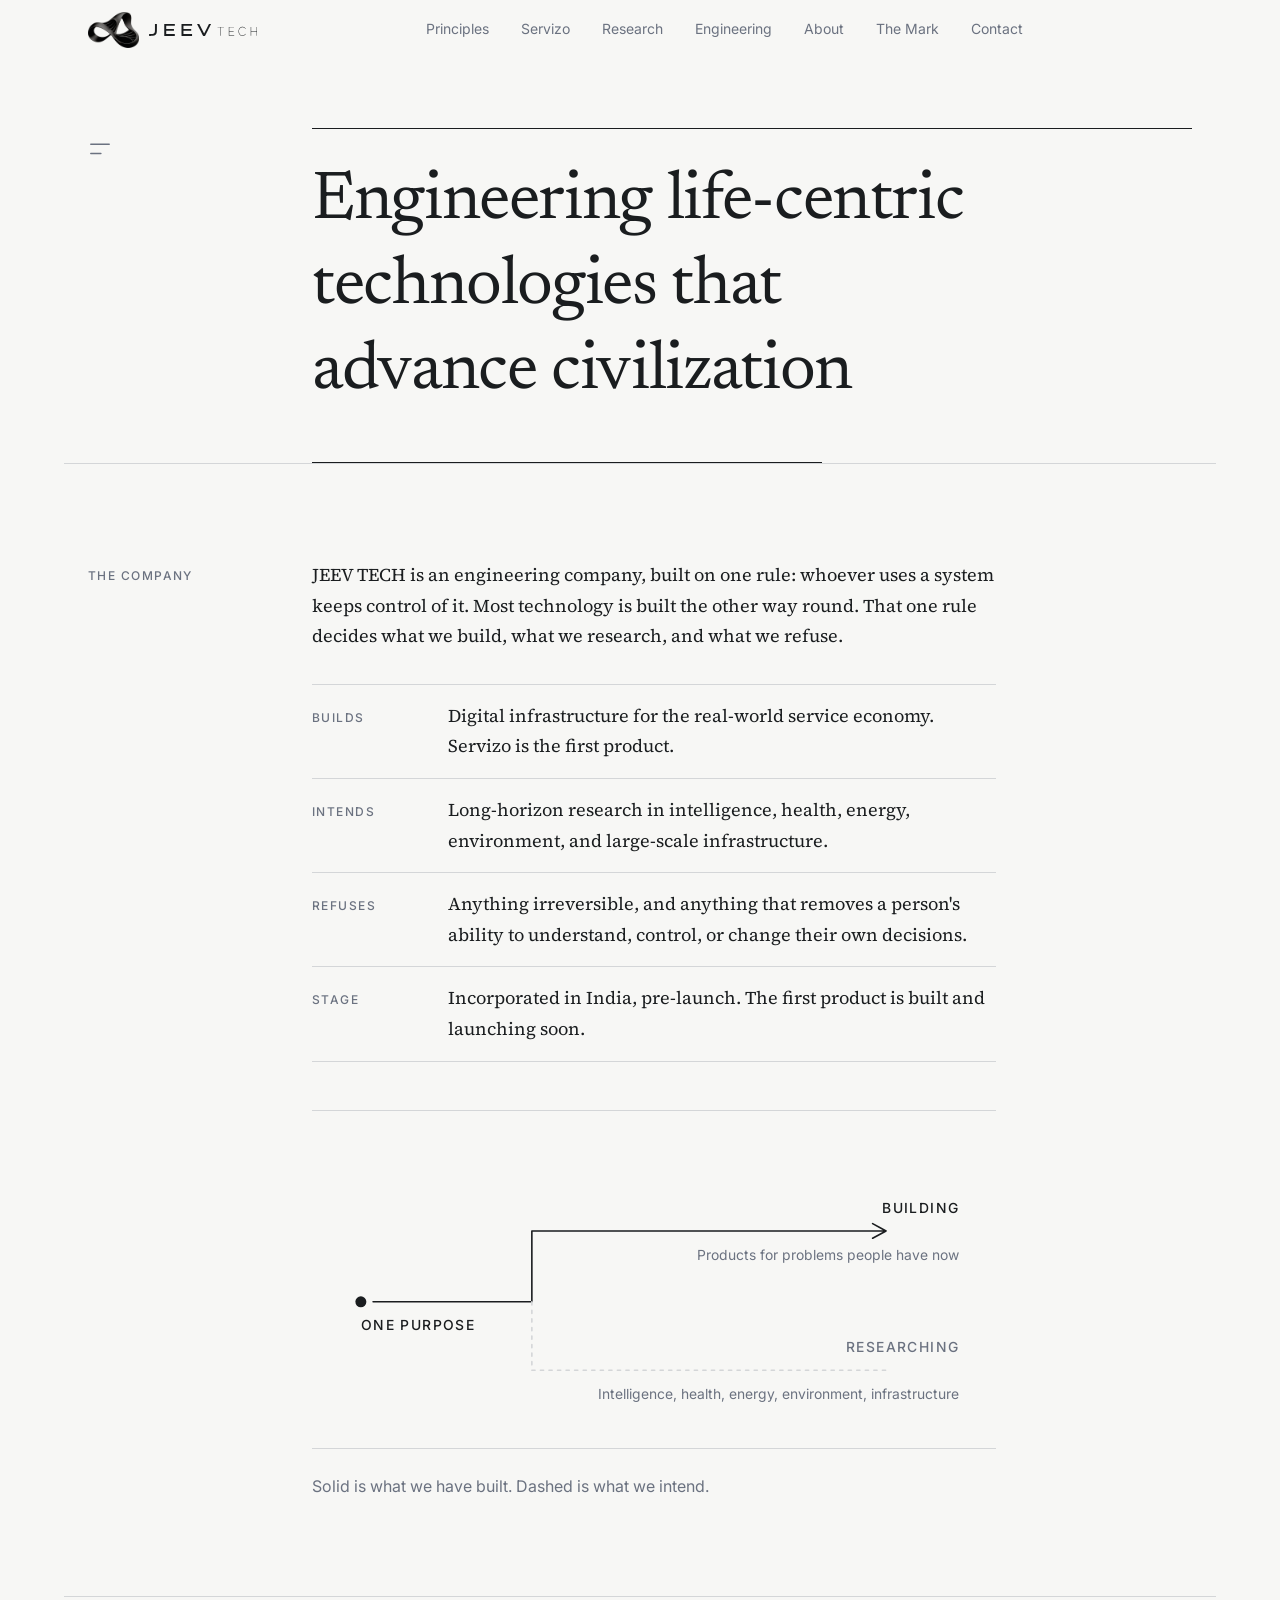
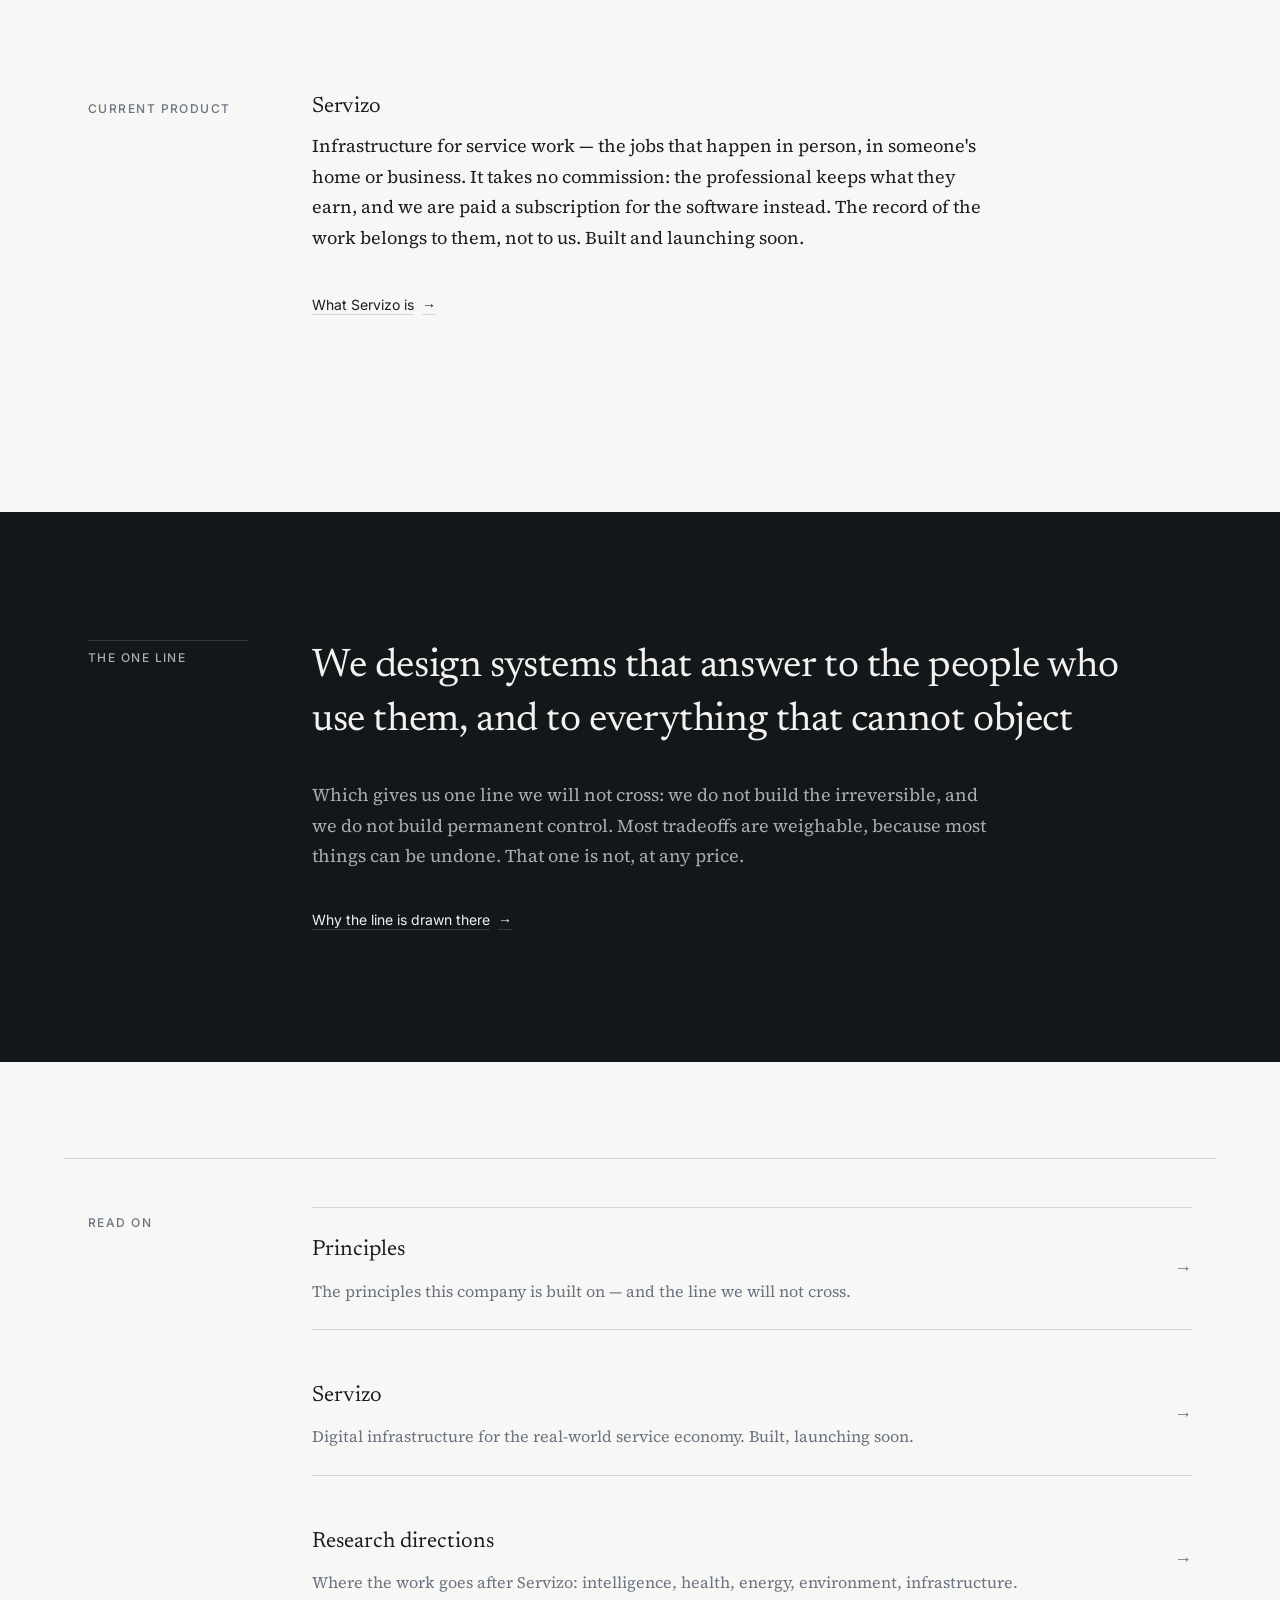
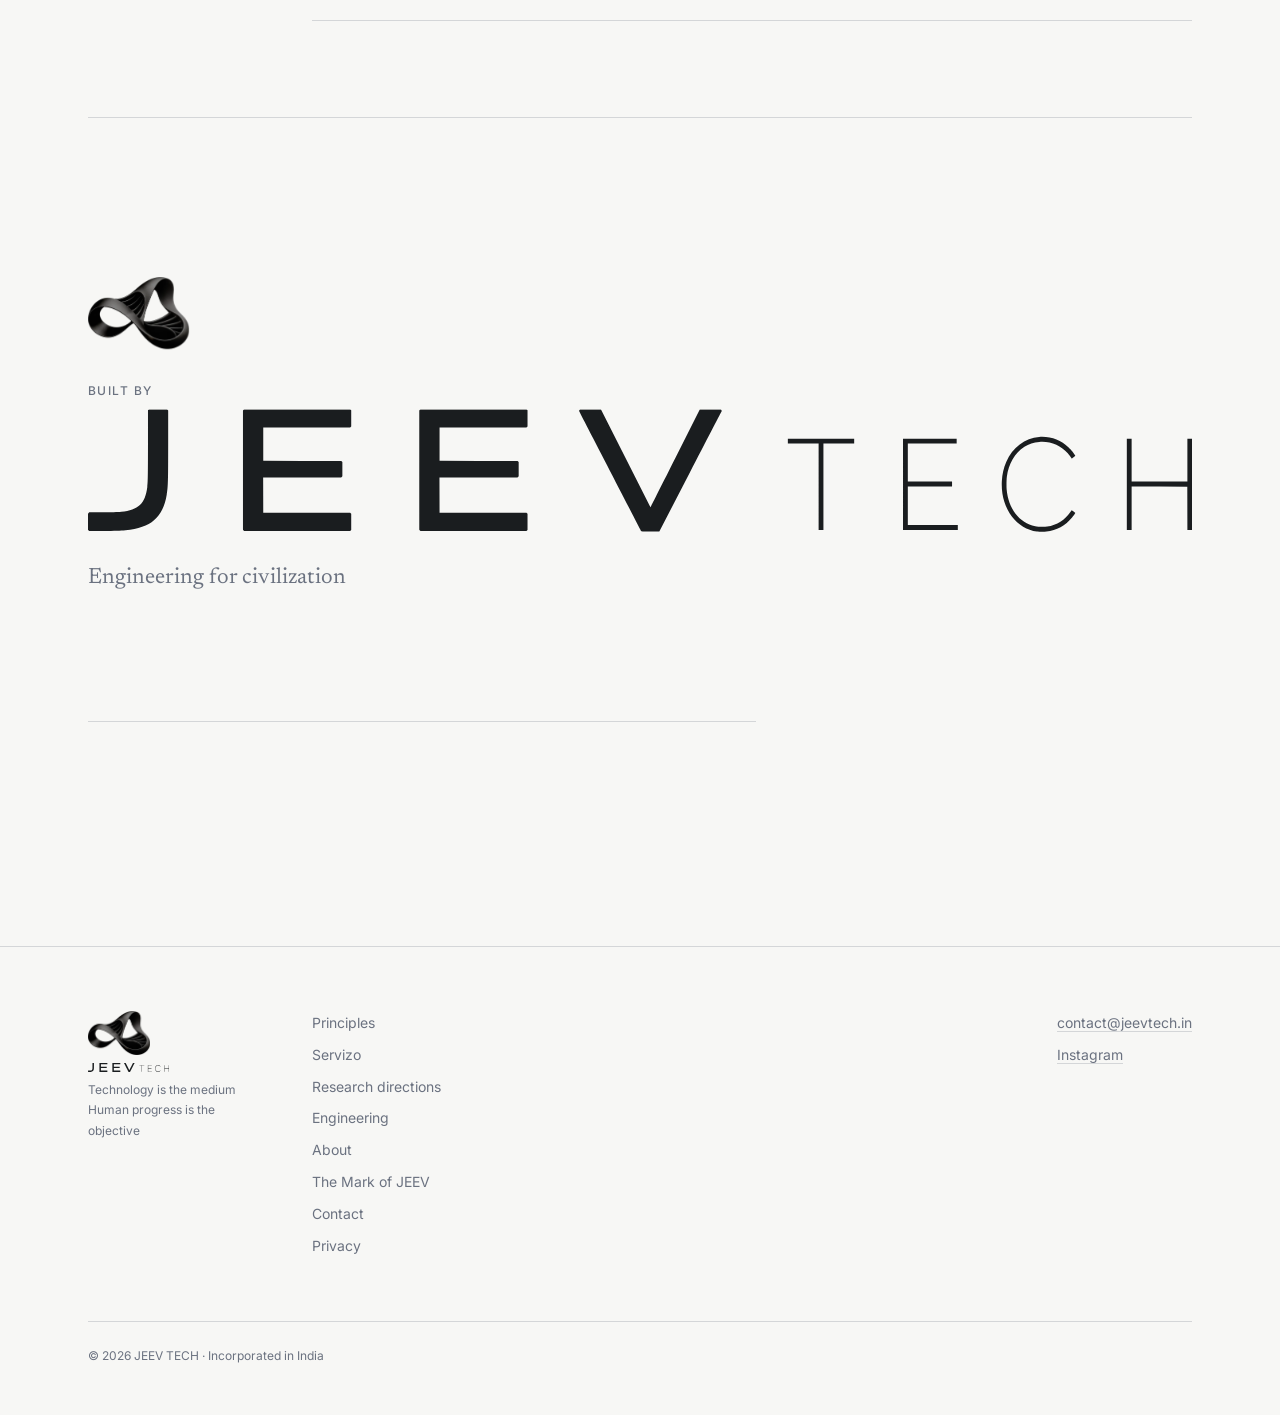
==== commit 87c86b0c: "copy: make the decision procedure reach what cannot object The philosophy widened to three rings and" ====
--- a/index.html
+++ b/index.html
@@ -252,7 +252,7 @@
         <p class="rail__label">The one line</p>
         <div class="rail__body">
           <h2 id="band-heading" class="band__statement">
-            We design systems that preserve human agency, accountability, and the ability to change course
+            We design systems that answer to the people who use them, and to everything that cannot object
           </h2>
           <p class="band__note">
             Which gives us one line we will not cross: we do not build the irreversible, and we do not build permanent
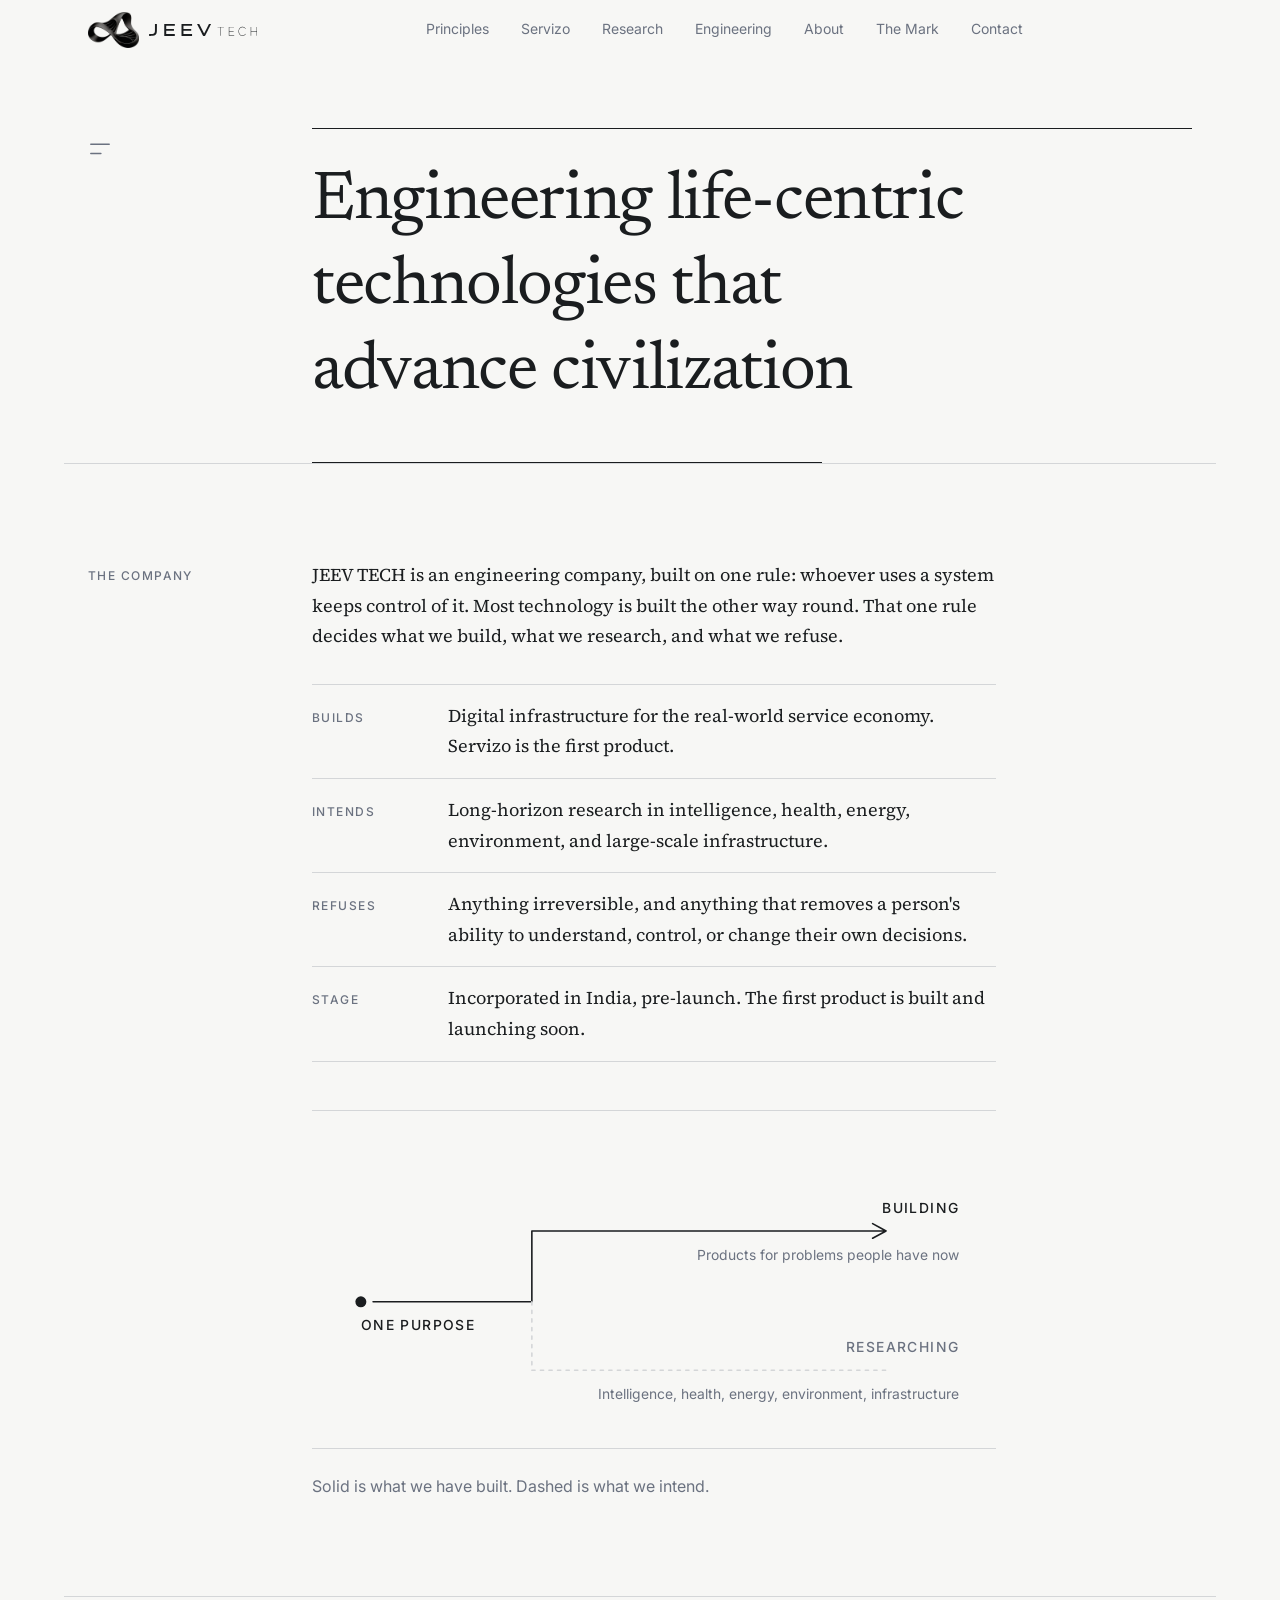
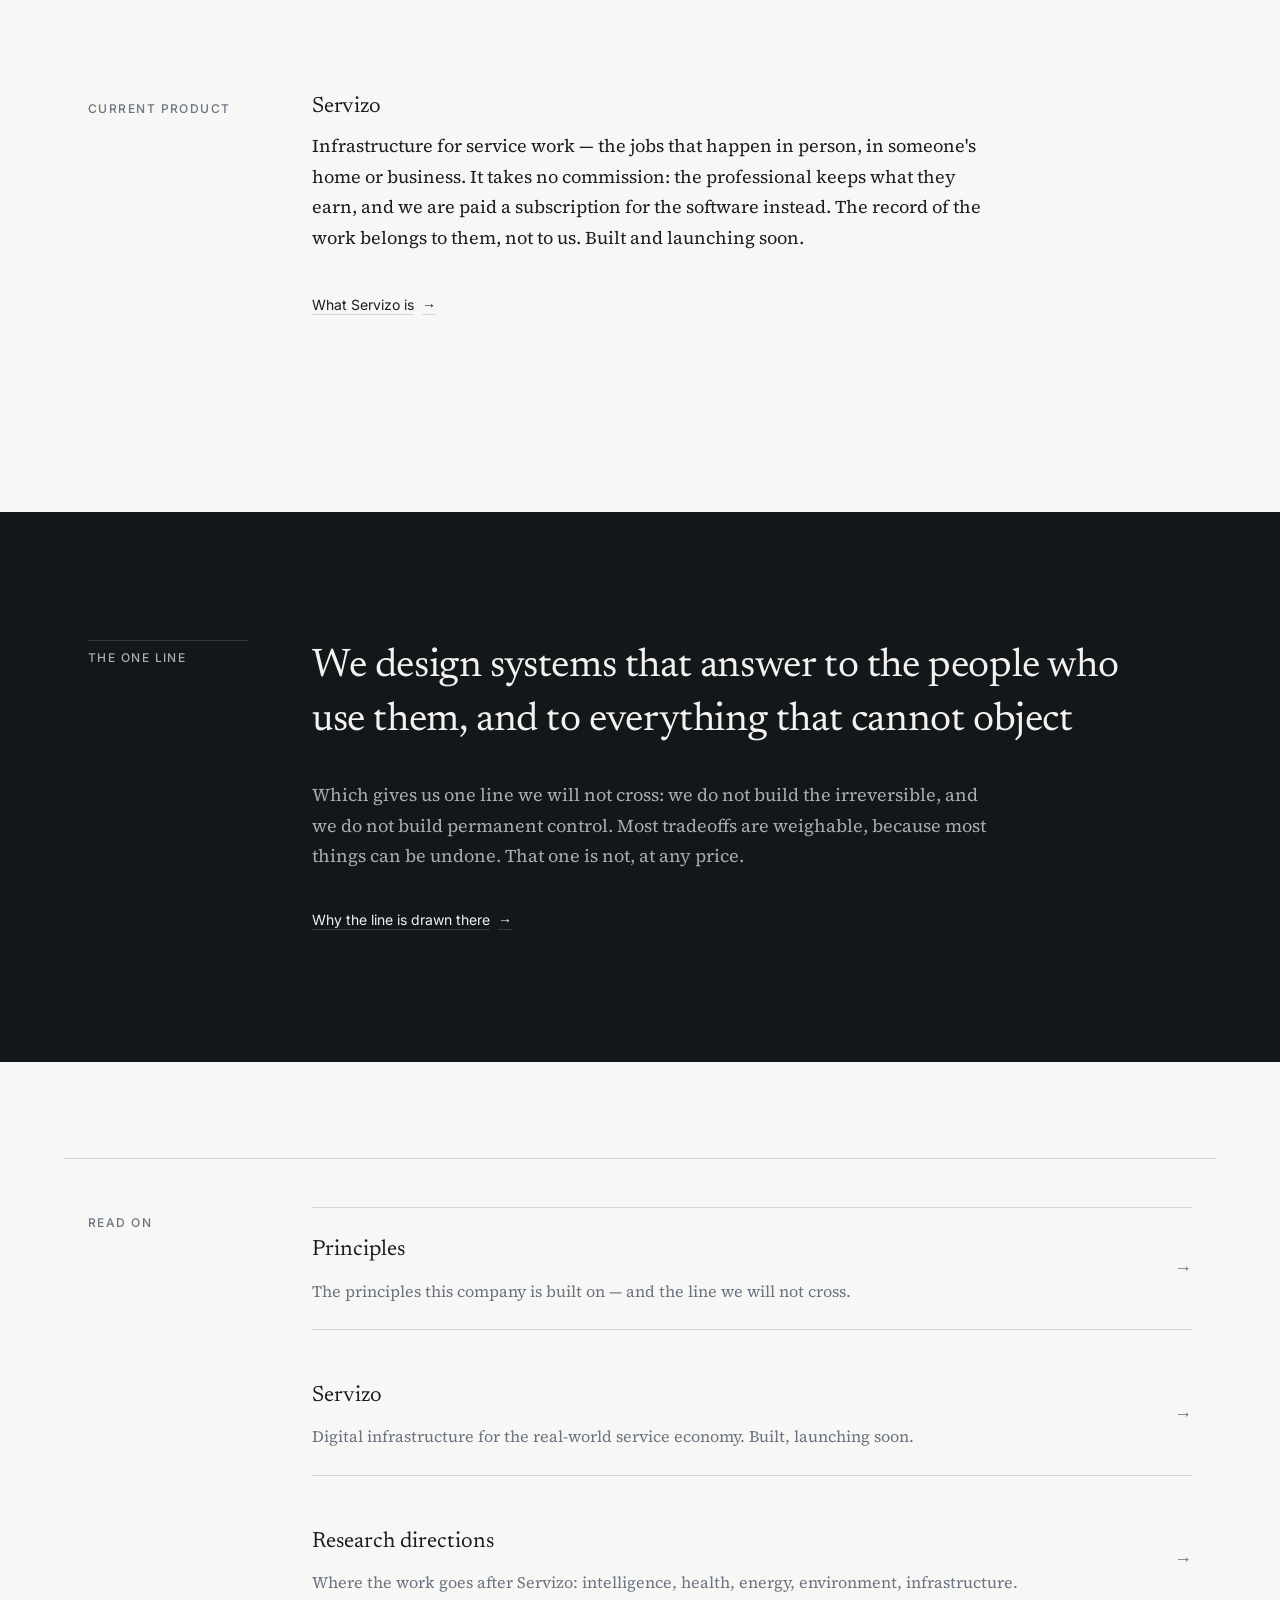
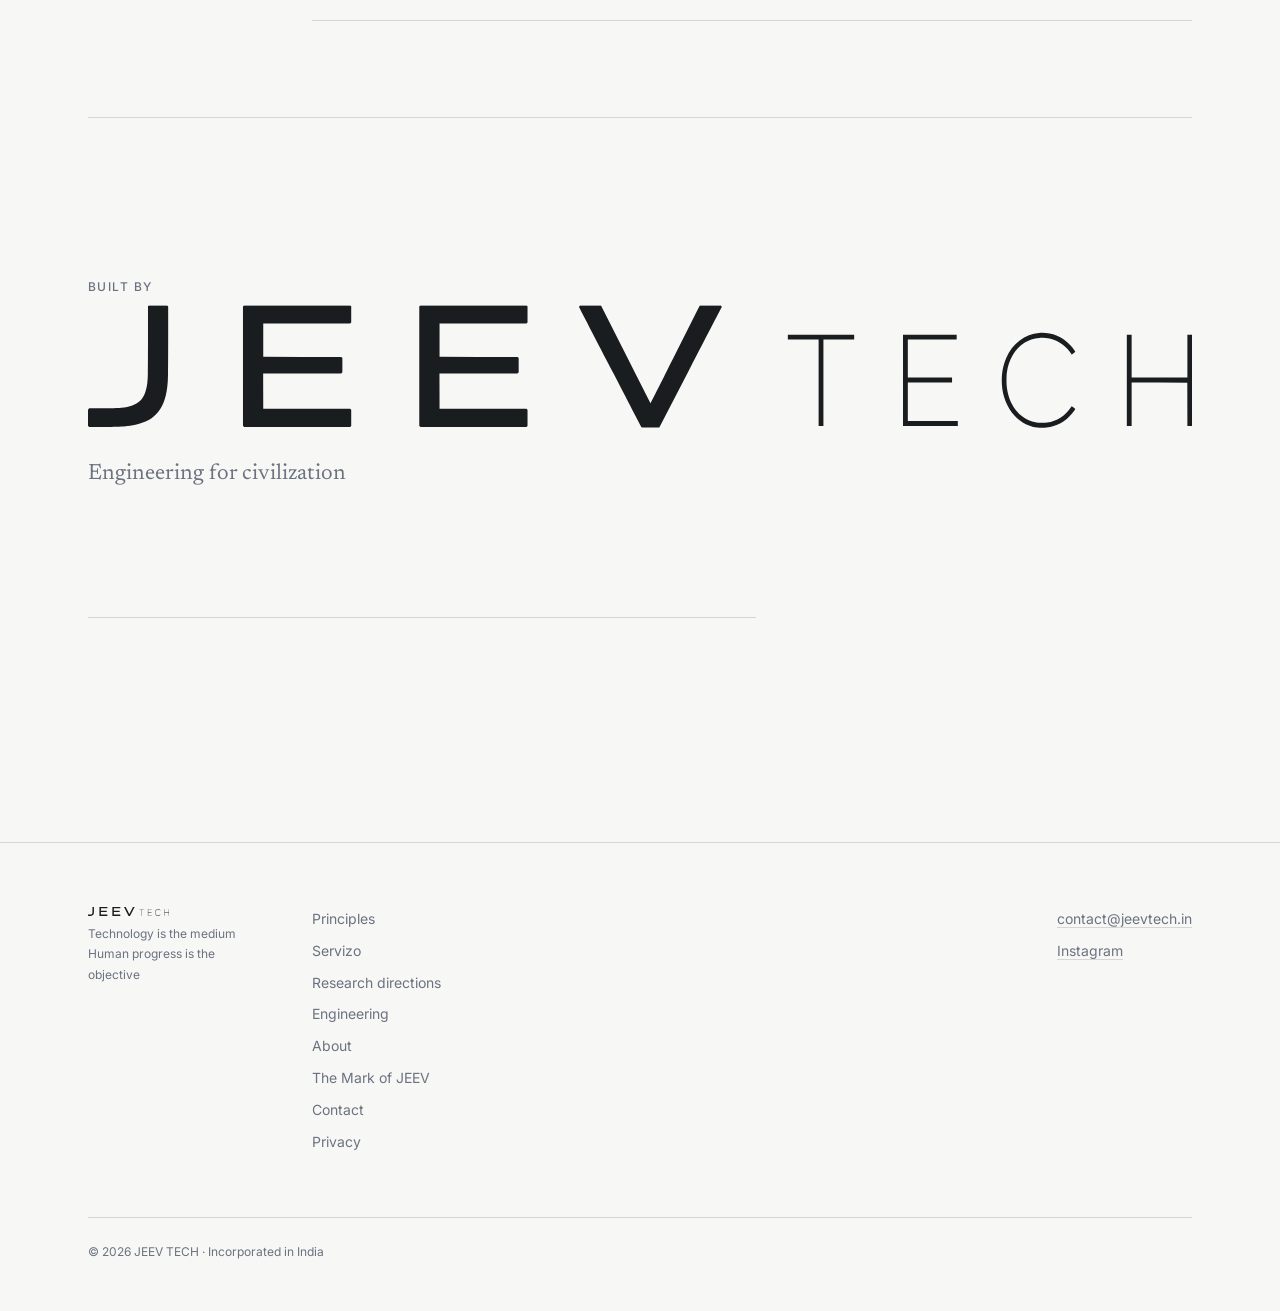
==== commit 80dcc471: "brand: let the emblem appear once a page, in the header Three lockups on the home page and About: th" ====
--- a/index.html
+++ b/index.html
@@ -301,7 +301,6 @@
          already announced by the header and the footer; a third reading adds
          nothing for a screen reader. -->
     <div class="signature signature--framed" aria-hidden="true">
-      <img class="signature__logo" src="/img/logo-mark.webp" alt="" width="101" height="72" decoding="async">
       <p class="signature__label">Built by</p>
       <span class="signature__mark">JEEV <span class="wordmark__descriptor">TECH</span></span>
       <p class="signature__line">Engineering for civilization</p>
@@ -315,7 +314,6 @@
   <footer class="site-footer" role="contentinfo">
     <div class="site-footer__inner">
       <div class="site-footer__brand">
-        <img class="site-footer__logo" src="/img/logo-mark.webp" alt="" width="62" height="44" loading="lazy" decoding="async">
         <span class="site-footer__wordmark">JEEV <span class="wordmark__descriptor">TECH</span></span>
         <span class="site-footer__tagline">Technology is the medium<br>Human progress is the objective</span>
       </div>
--- a/css/components.css
+++ b/css/components.css
@@ -559,19 +559,6 @@
   gap: var(--space-xs);
 }
 
-/* The loop mark is a shaded render — flattening it to a silhouette closes the
-   ribbon into a blob — so it stays a raster, and measured it stops reading
-   below about 48px. That is why it appears here and in the sign-off, and
-   nowhere in the 14px chrome at the top of the page. */
-.site-footer__logo {
-  display: block;
-  width: auto;
-  height: 44px;
-  /* The brand column stretches its children; left alone the mark is pulled to
-     the column width and distorts. The column's own gap sets the space below. */
-  align-self: start;
-}
-
 .site-footer__wordmark {
   font-family: var(--font-brand);
   font-size: var(--text-eyebrow);
@@ -814,16 +801,6 @@
   letter-spacing: 0.10em;
 }
 
-/* The loop mark, above the name it belongs to. On About there is no label
-   between the two, and the mark's lower lobe sits directly over the J — 24px
-   there reads as a collision rather than a lockup. */
-.signature__logo {
-  display: block;
-  width: auto;
-  height: 72px;
-  margin-bottom: var(--space-lg);
-}
-
 /* The mark is written on, left to right — the same drawing language the
    diagrams use, applied to type. A clip never changes layout width, so
    unlike animating letter-spacing it cannot overflow the grid mid-flight. */
@@ -850,13 +827,11 @@
 
 /* The words around the mark land after it, not with it: the mark is the
    event, the label and the line are what it is signing. */
-.js .signature.will-arrive .signature__logo,
 .js .signature.will-arrive .signature__label,
 .js .signature.will-arrive .signature__line {
   opacity: 0;
 }
 
-.js .signature.arrived .signature__logo,
 .js .signature.arrived .signature__label {
   animation: sigFade 700ms var(--ease-out) 100ms forwards;
 }
@@ -875,8 +850,6 @@
 
   .js .signature.will-arrive .signature__mark,
   .js .signature.arrived .signature__mark,
-  .js .signature.will-arrive .signature__logo,
-  .js .signature.arrived .signature__logo,
   .js .signature.will-arrive .signature__label,
   .js .signature.arrived .signature__label,
   .js .signature.will-arrive .signature__line,
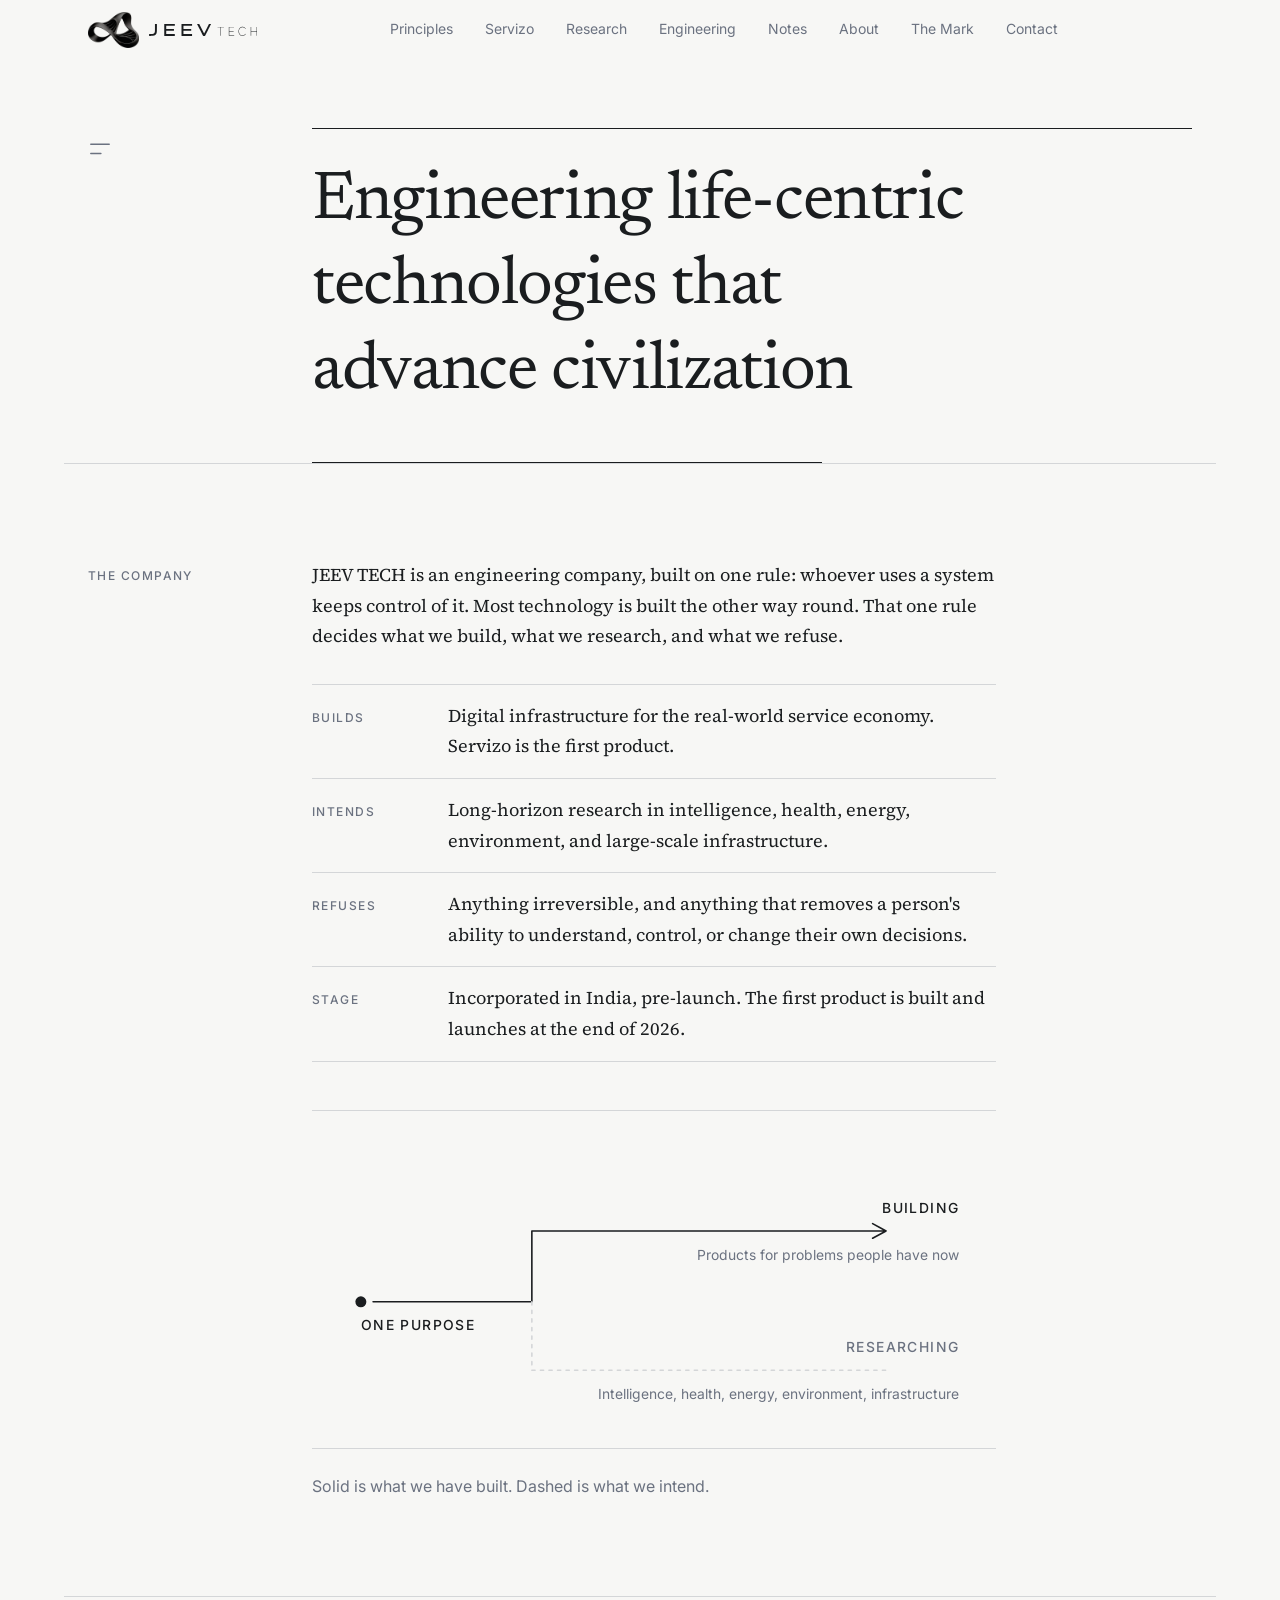
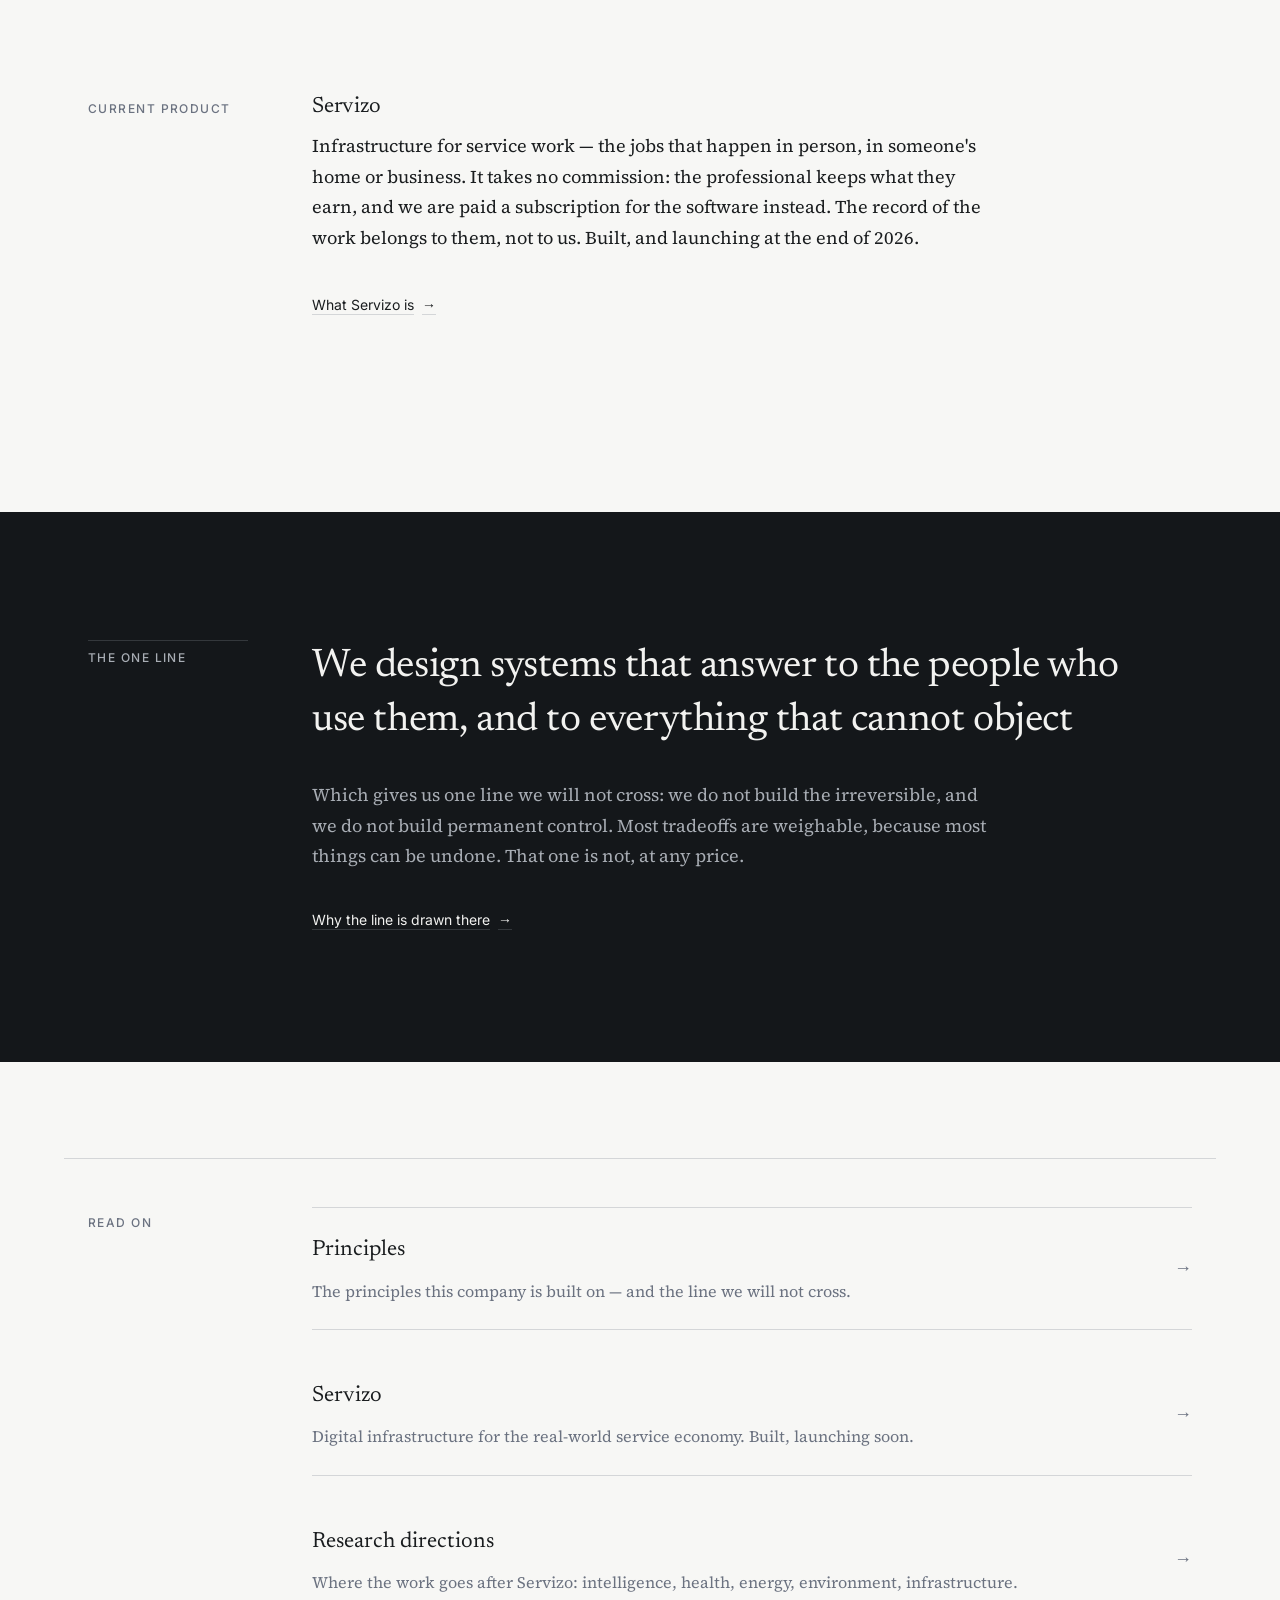
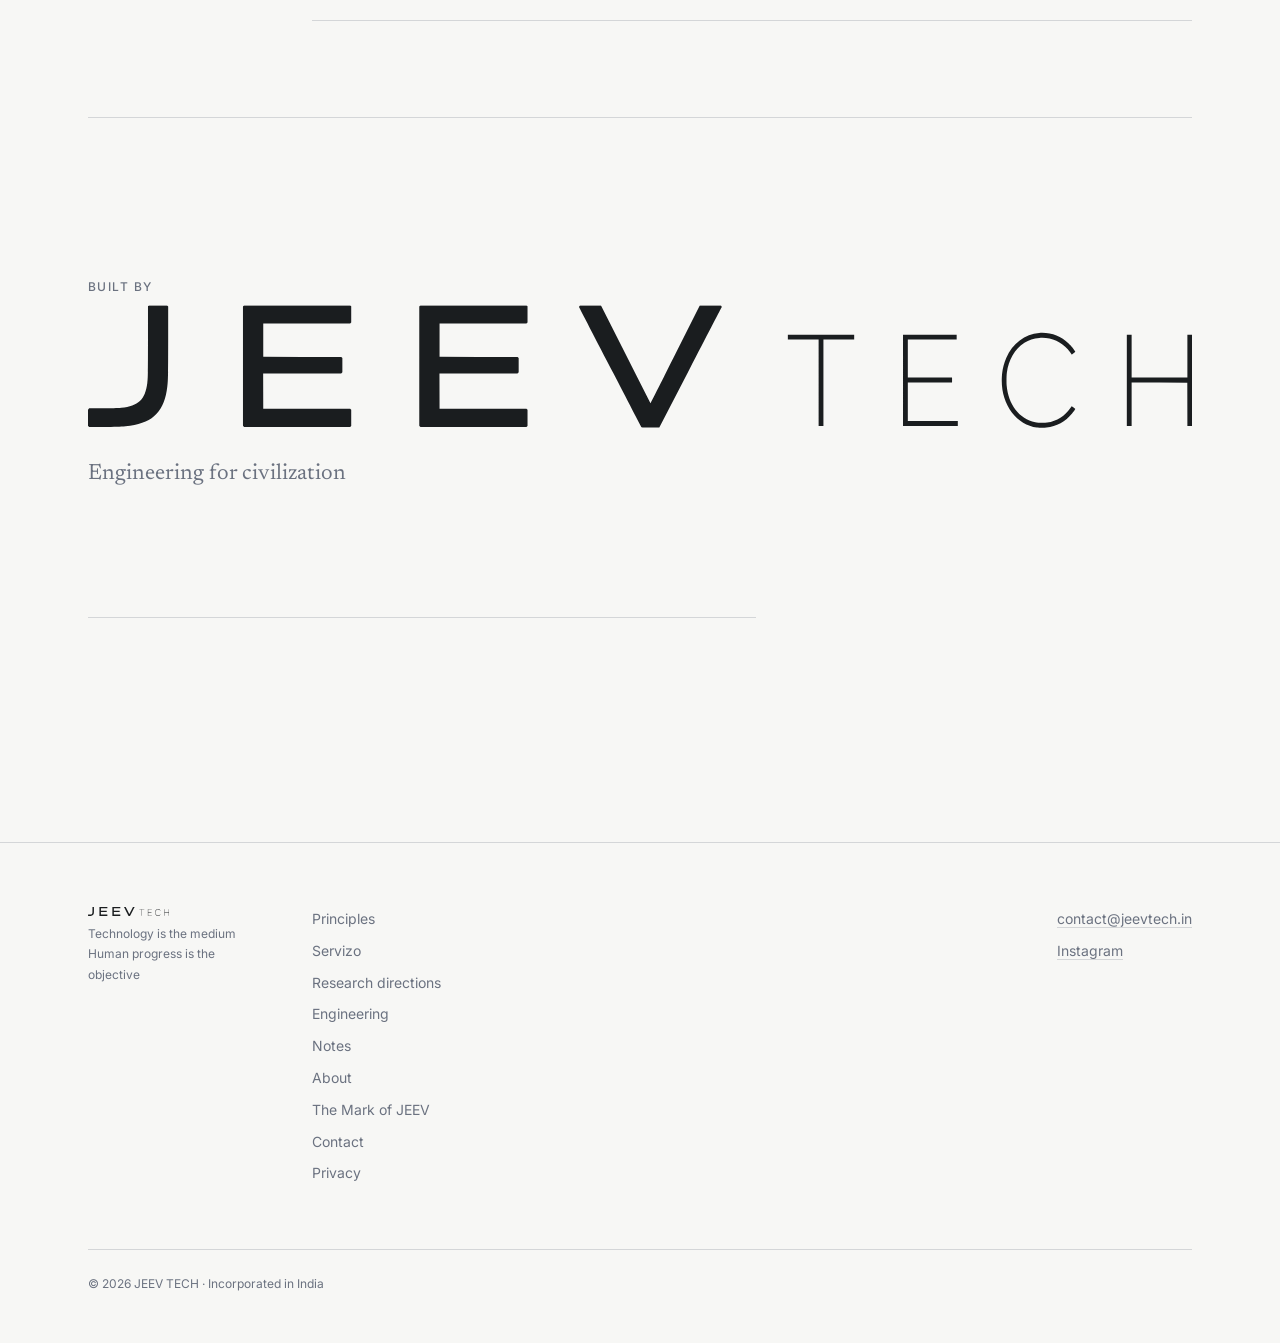
==== commit 3def2044: "copy: date the launch, and put /notes back Two changes that follow from settling who the site is wri" ====
--- a/index.html
+++ b/index.html
@@ -86,6 +86,7 @@
         <a href="/servizo" class="site-nav__link">Servizo</a>
         <a href="/research" class="site-nav__link">Research</a>
         <a href="/engineering" class="site-nav__link">Engineering</a>
+        <a href="/notes" class="site-nav__link">Notes</a>
         <a href="/about" class="site-nav__link">About</a>
         <a href="/mark" class="site-nav__link">The Mark</a>
         <a href="/contact" class="site-nav__link">Contact</a>
@@ -158,7 +159,7 @@
           <div class="register__row">
             <dt class="register__term">Stage</dt>
             <dd class="register__desc">
-              Incorporated in India, pre-launch. The first product is built and launching soon.
+              Incorporated in India, pre-launch. The first product is built and launches at the end of 2026.
             </dd>
           </div>
         </dl>
@@ -238,7 +239,7 @@
         <p>
           Infrastructure for service work — the jobs that happen in person, in someone's home or business. It takes
           no commission: the professional keeps what they earn, and we are paid a subscription for the software
-          instead. The record of the work belongs to them, not to us. Built and launching soon.
+          instead. The record of the work belongs to them, not to us. Built, and launching at the end of 2026.
         </p>
         <a href="/servizo" class="band__link band__link--light">
           What Servizo is <span aria-hidden="true">→</span>
@@ -323,6 +324,7 @@
         <a href="/servizo">Servizo</a>
         <a href="/research">Research directions</a>
         <a href="/engineering">Engineering</a>
+        <a href="/notes">Notes</a>
         <a href="/about">About</a>
         <a href="/mark">The Mark of JEEV</a>
         <a href="/contact">Contact</a>
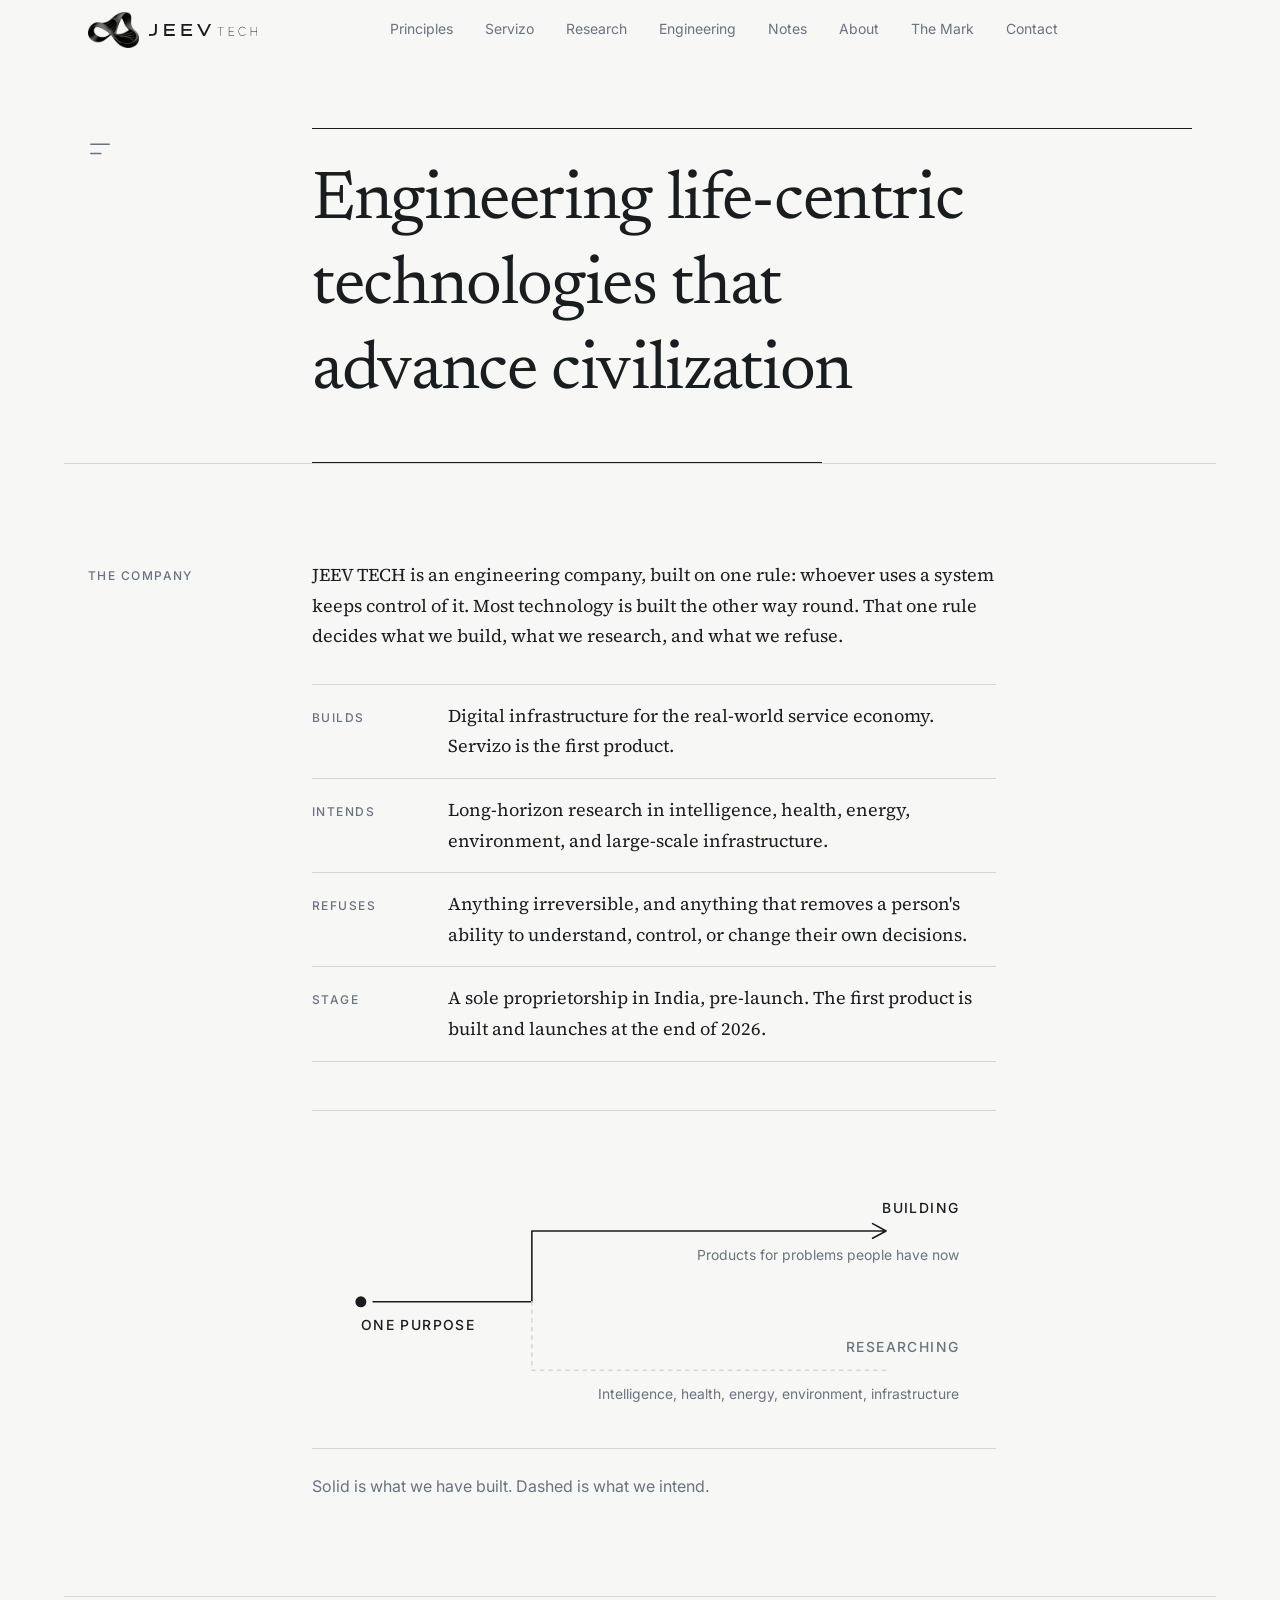
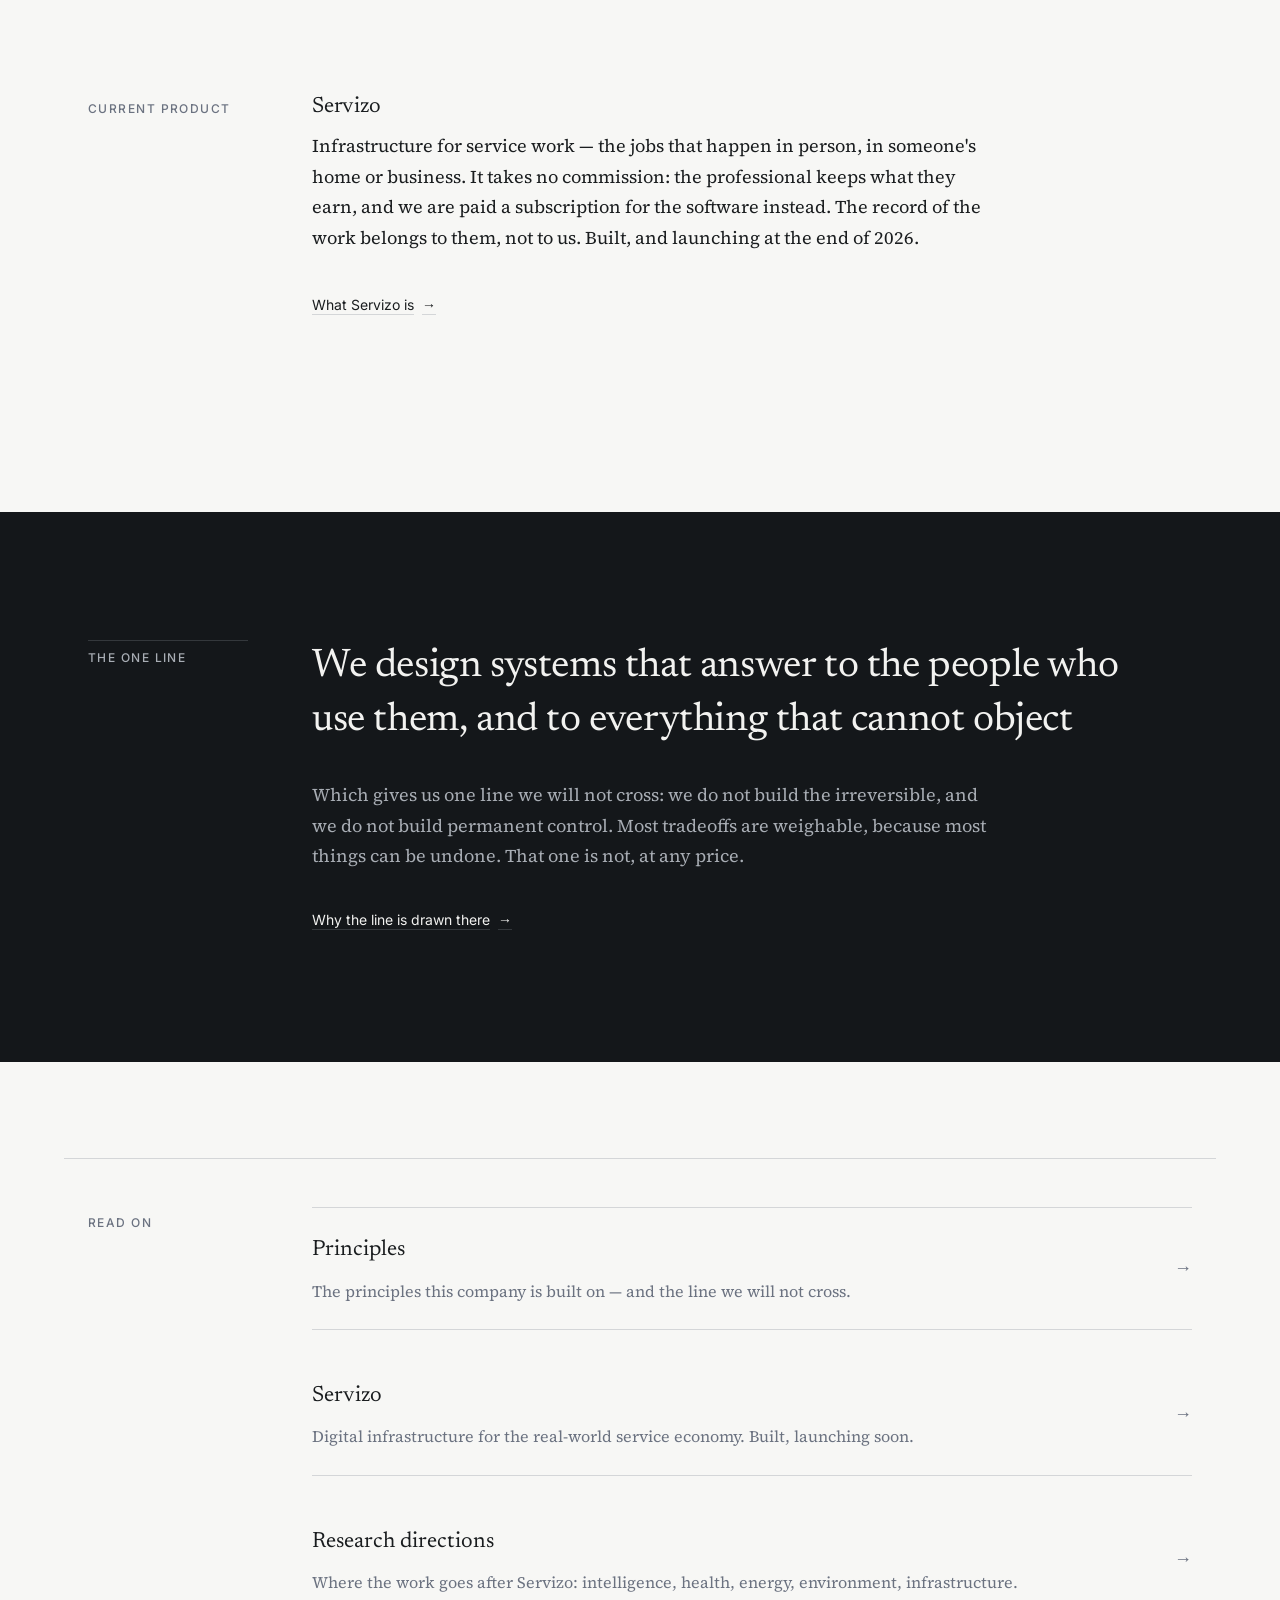
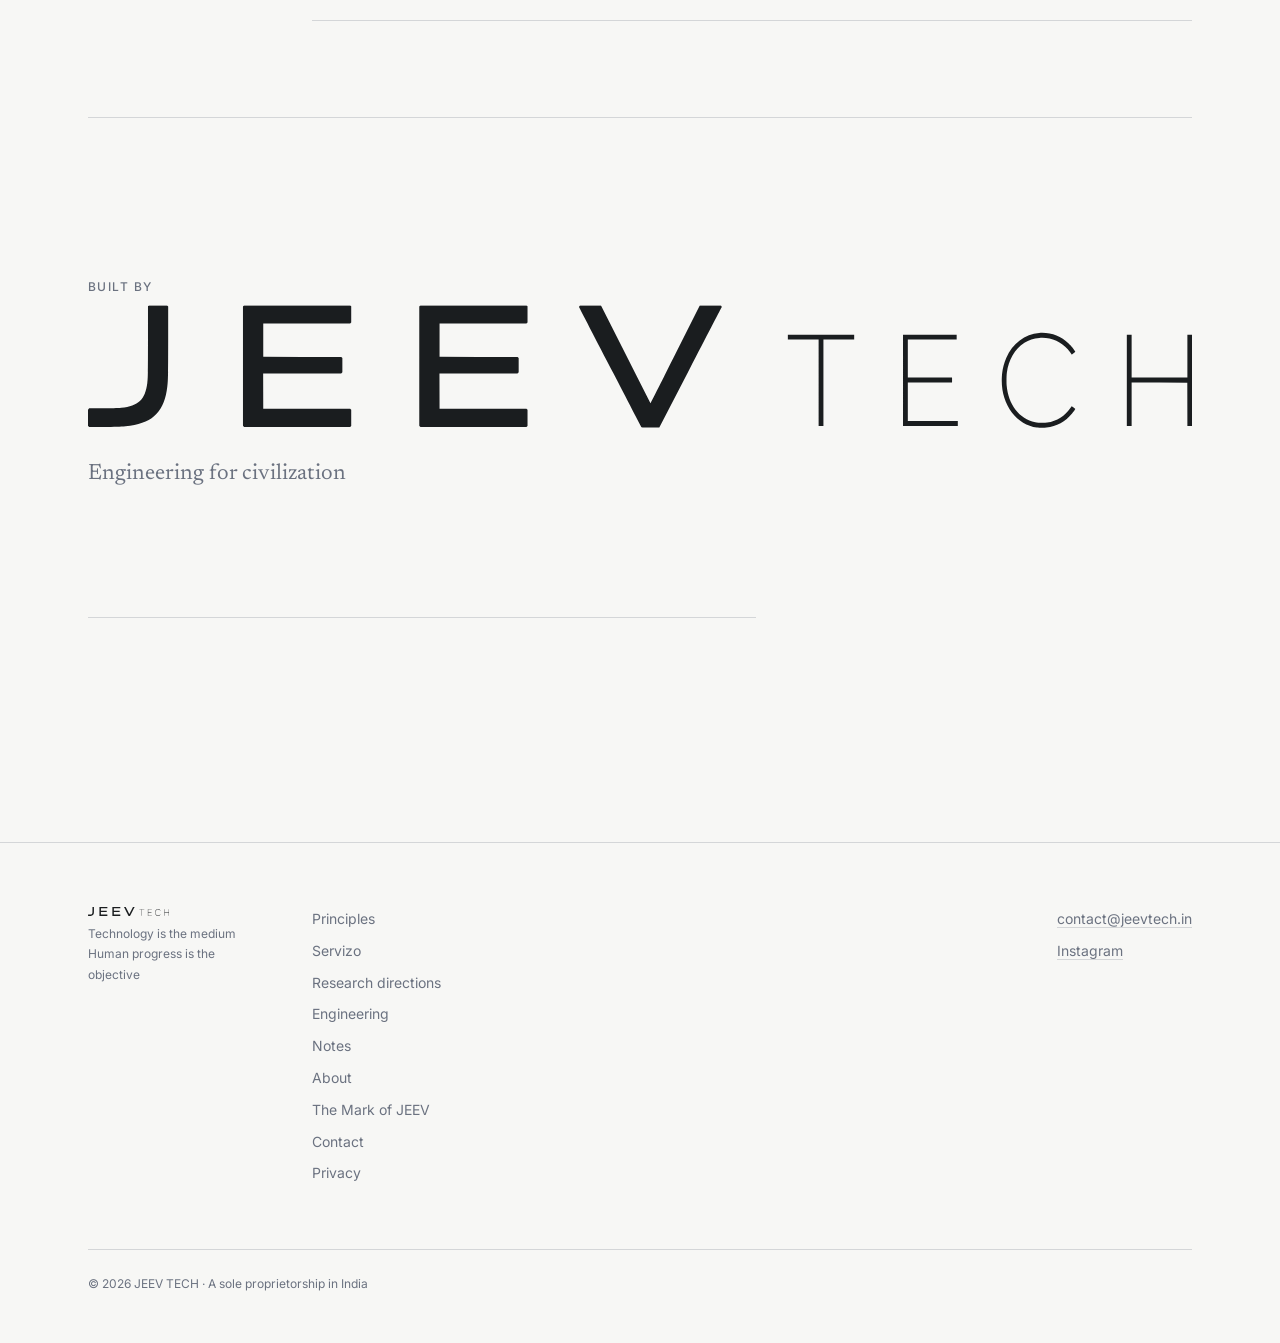
==== commit da7aa0f6: "fix: the site said incorporated; JEEV TECH is a sole proprietorship Twenty claims across eleven page" ====
--- a/index.html
+++ b/index.html
@@ -159,7 +159,7 @@
           <div class="register__row">
             <dt class="register__term">Stage</dt>
             <dd class="register__desc">
-              Incorporated in India, pre-launch. The first product is built and launches at the end of 2026.
+              A sole proprietorship in India, pre-launch. The first product is built and launches at the end of 2026.
             </dd>
           </div>
         </dl>
@@ -337,7 +337,7 @@
       </div>
 
       <p class="site-footer__meta">
-        &copy; 2026 JEEV TECH &middot; Incorporated in India
+        &copy; 2026 JEEV TECH &middot; A sole proprietorship in India
       </p>
     </div>
   </footer>
--- a/css/components.css
+++ b/css/components.css
@@ -526,12 +526,23 @@
     0 6px 16px -8px rgba(26, 29, 31, 0.20);
 }
 
+/* The name sits under its icon, not under the column's left edge: Servizo is
+   narrower than the 96px circle and Servizo Pro is wider, so left-aligning
+   both leaves each one off its own axis in opposite directions. Centring the
+   item centres whichever of the two is narrower against the other. */
+.app-lockup__item {
+  display: flex;
+  flex-direction: column;
+  align-items: center;
+}
+
 .app-lockup__name {
   font-family: var(--font-display);
   font-size: var(--text-h3);
   font-weight: 500;
   margin-top: var(--space-md);
   margin-bottom: 0;
+  text-align: center;
 }
 
 /* ---- Site Footer ---- */
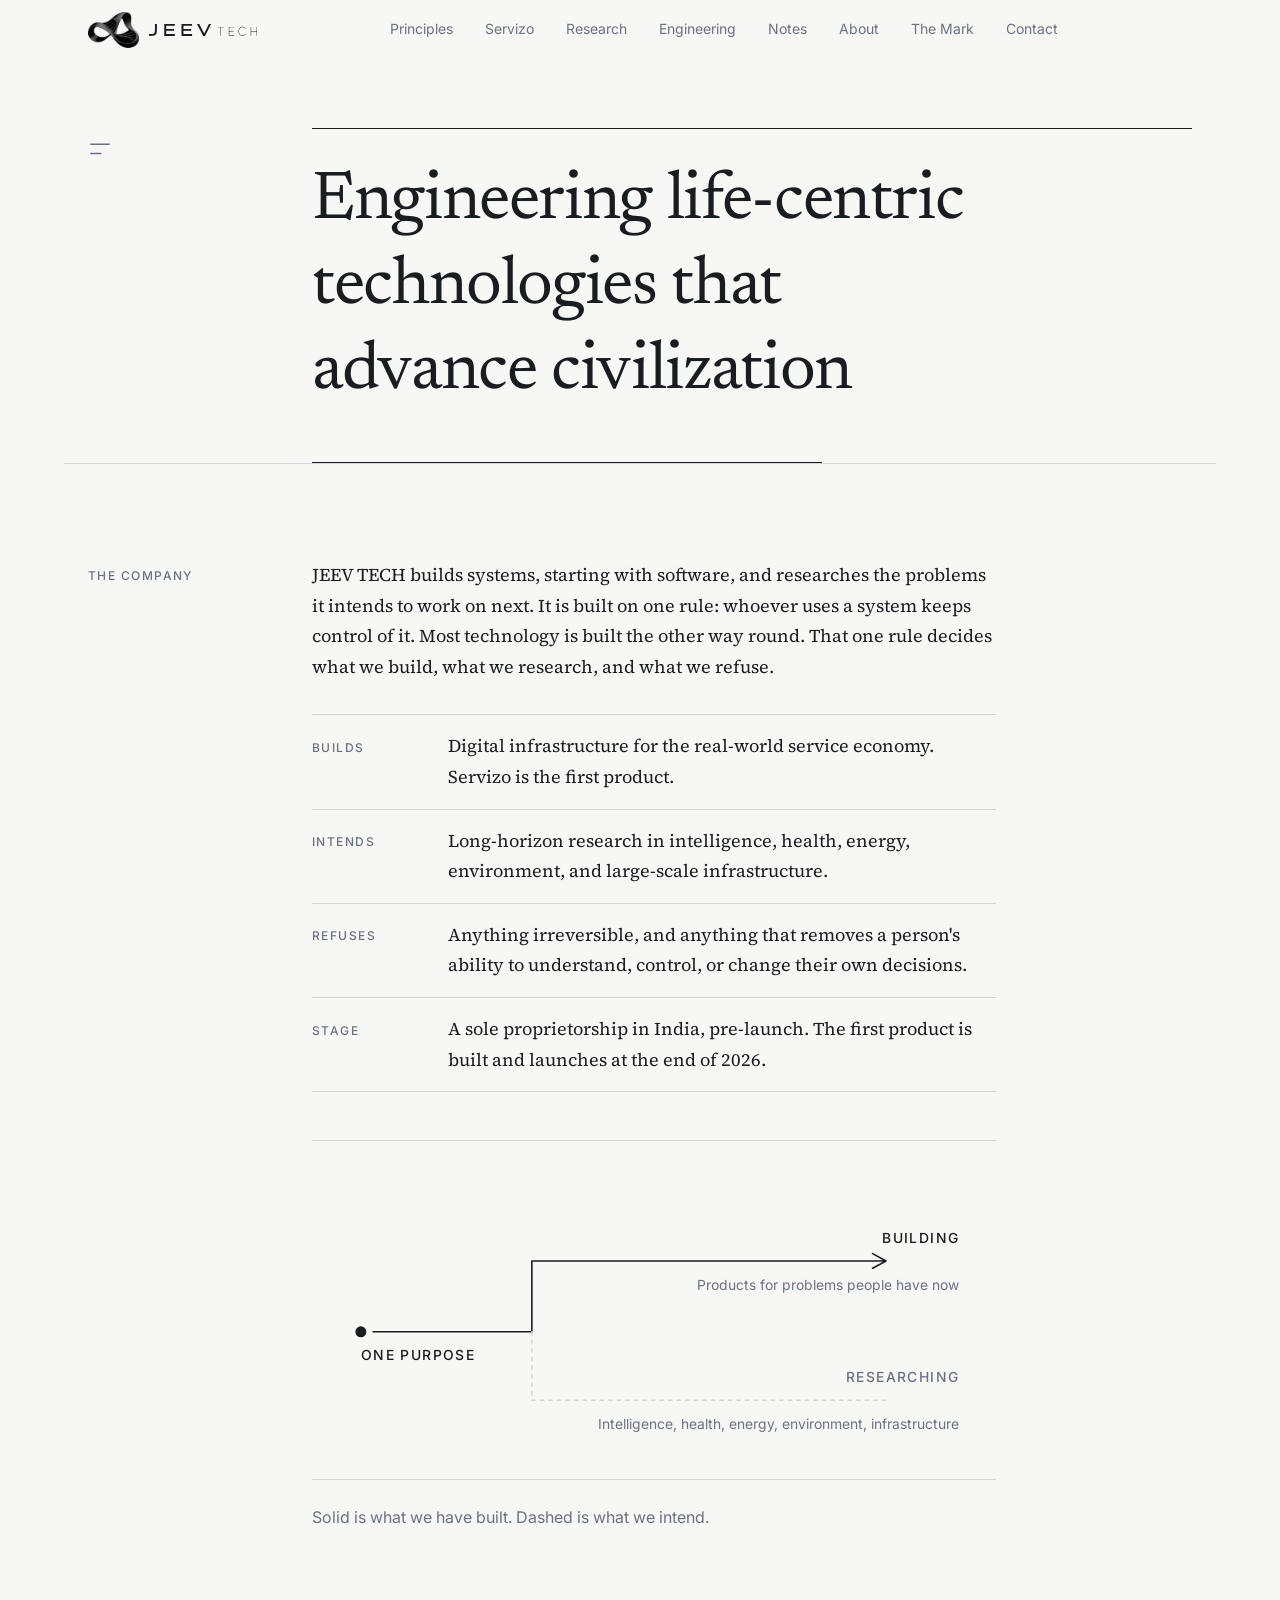
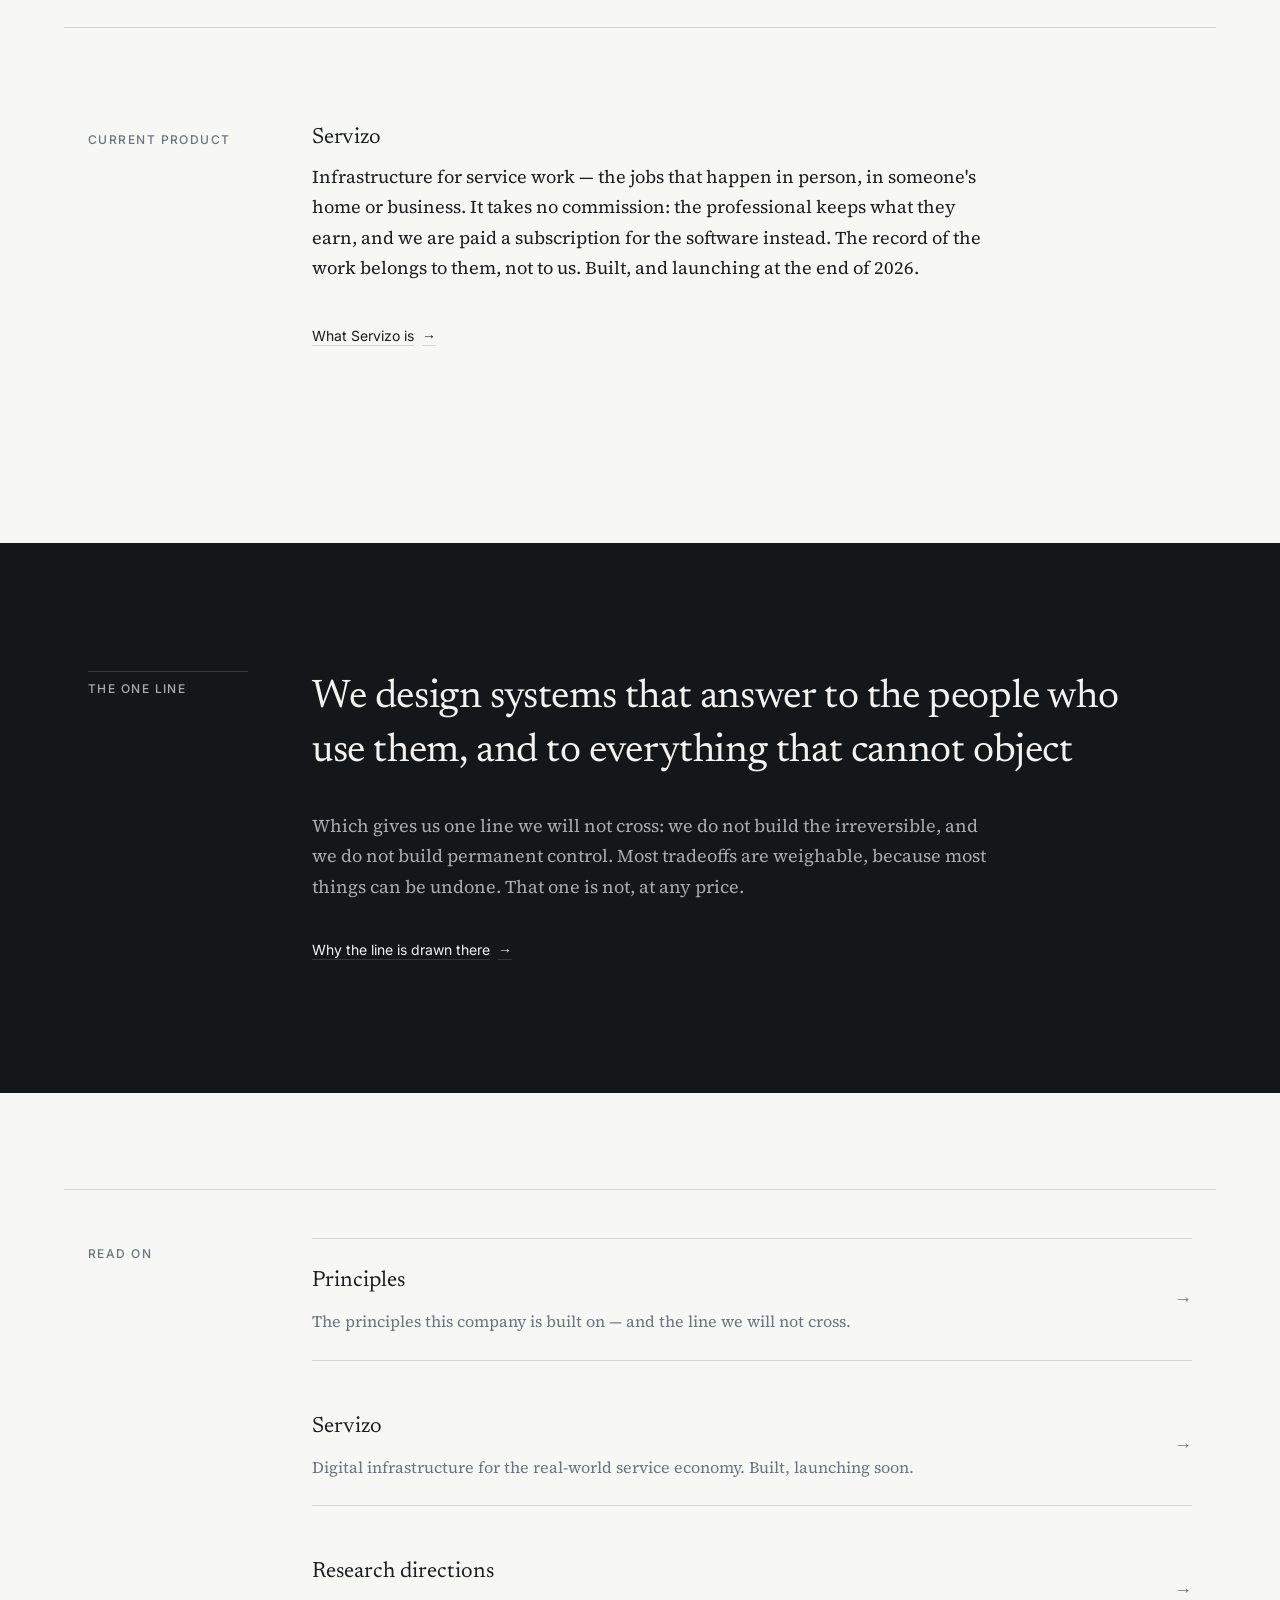
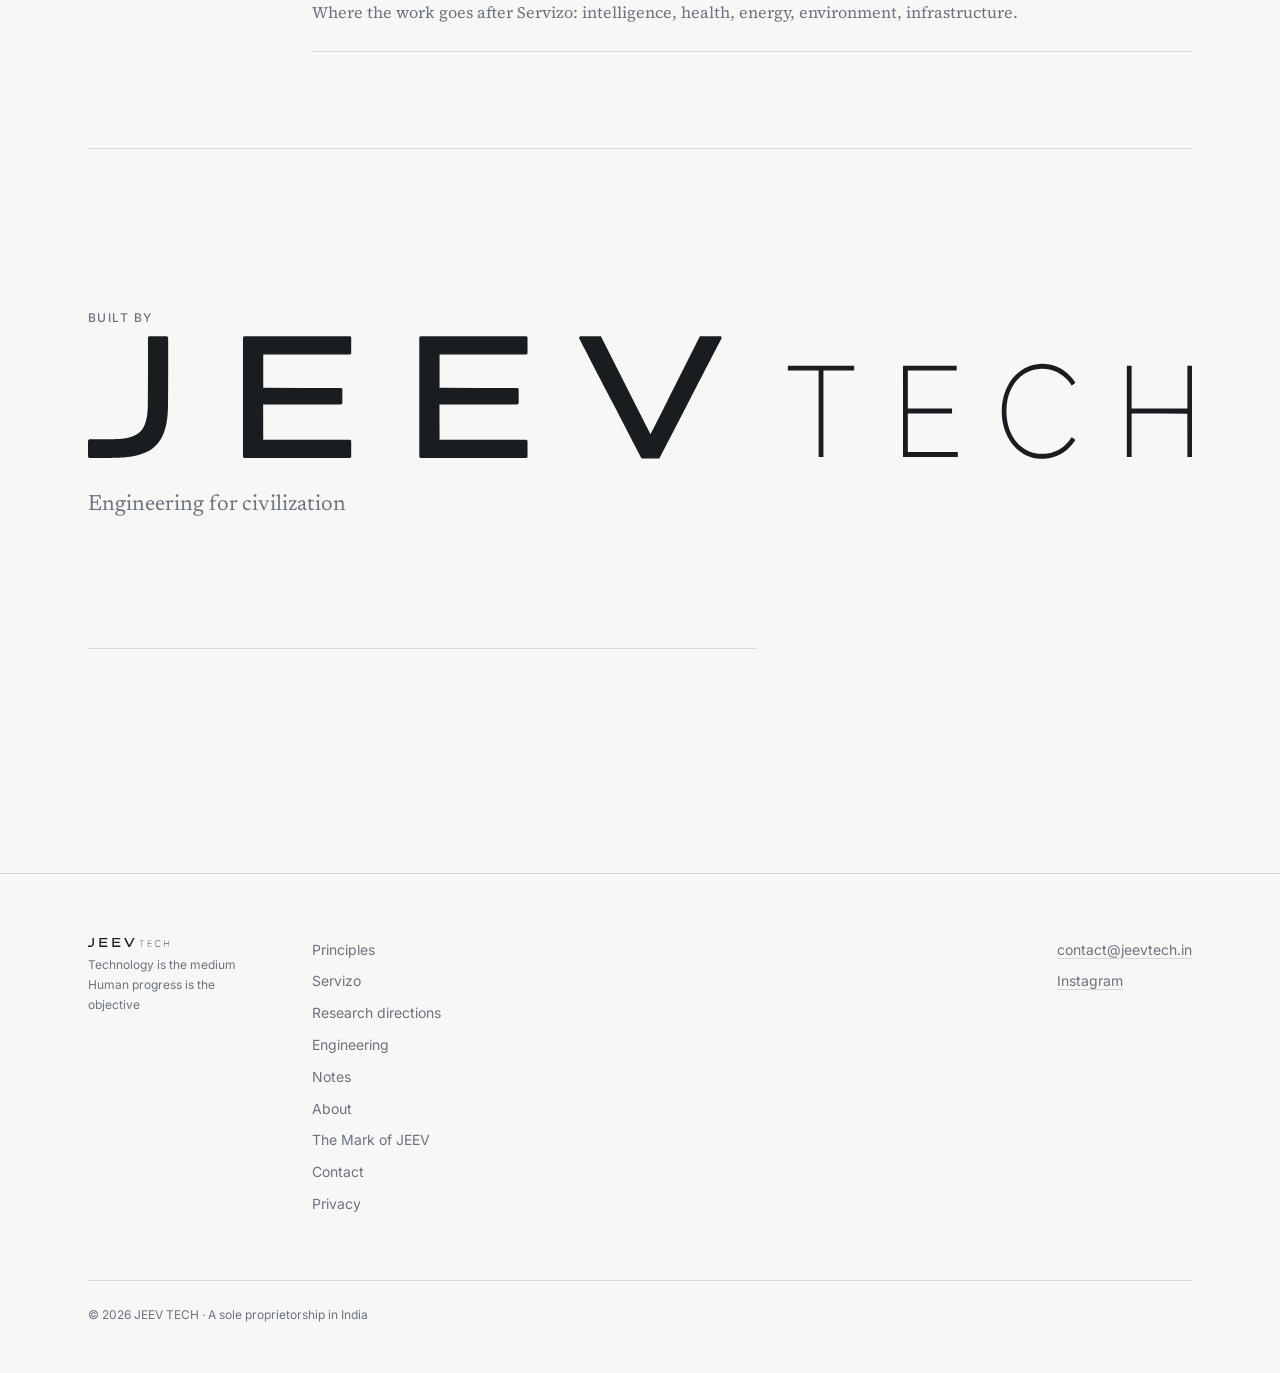
==== commit 98d365c4: "copy: say what the company builds, and widen the refusal to cover deception Three changes, from a re" ====
--- a/index.html
+++ b/index.html
@@ -129,9 +129,9 @@
       <div class="rail__body">
         <h2 id="intro-heading" class="sr-only">About JEEV TECH</h2>
         <p>
-          JEEV TECH is an engineering company, built on one rule: whoever uses a system keeps control of it. Most
-          technology is built the other way round. That one rule decides what we build, what we research, and what
-          we refuse.
+          JEEV TECH builds systems, starting with software, and researches the problems it intends to work on
+          next. It is built on one rule: whoever uses a system keeps control of it. Most technology is built the
+          other way round. That one rule decides what we build, what we research, and what we refuse.
         </p>
 
         <!-- The whole company as four rows. What it does, what it is
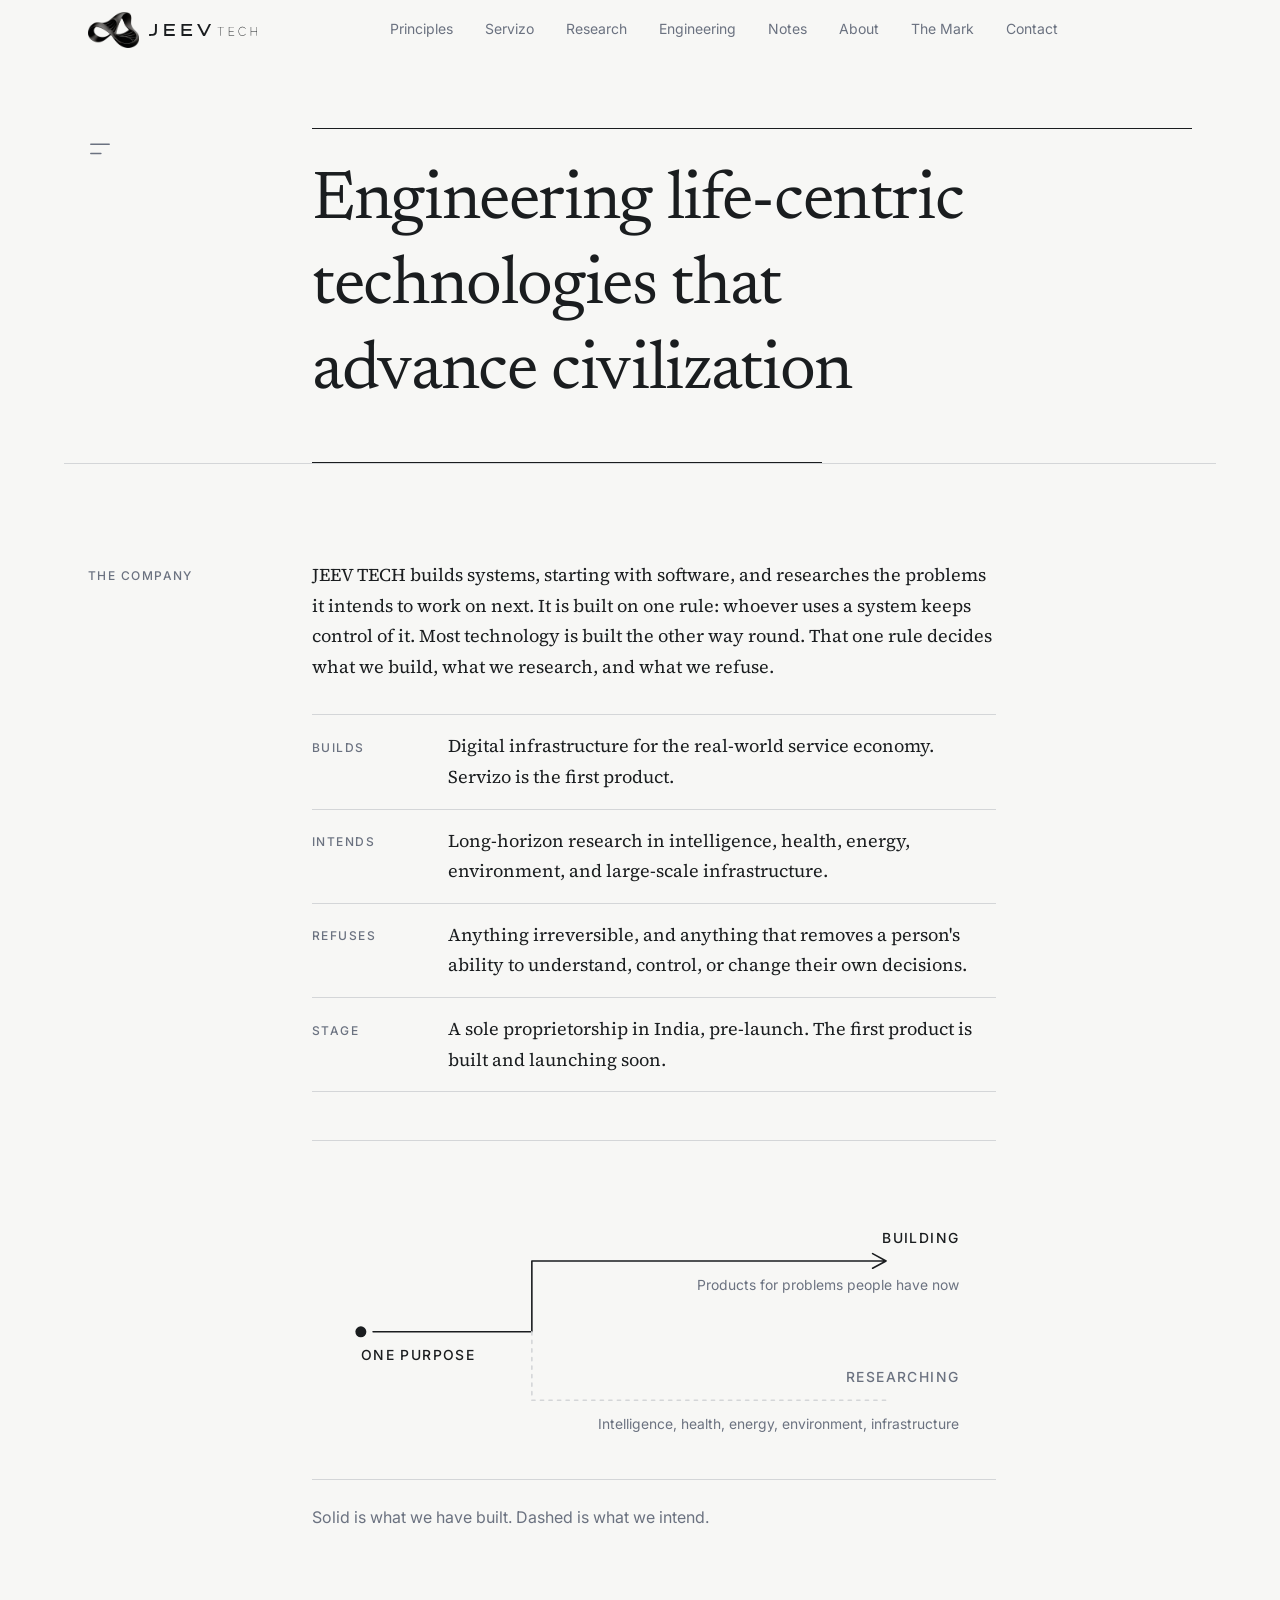
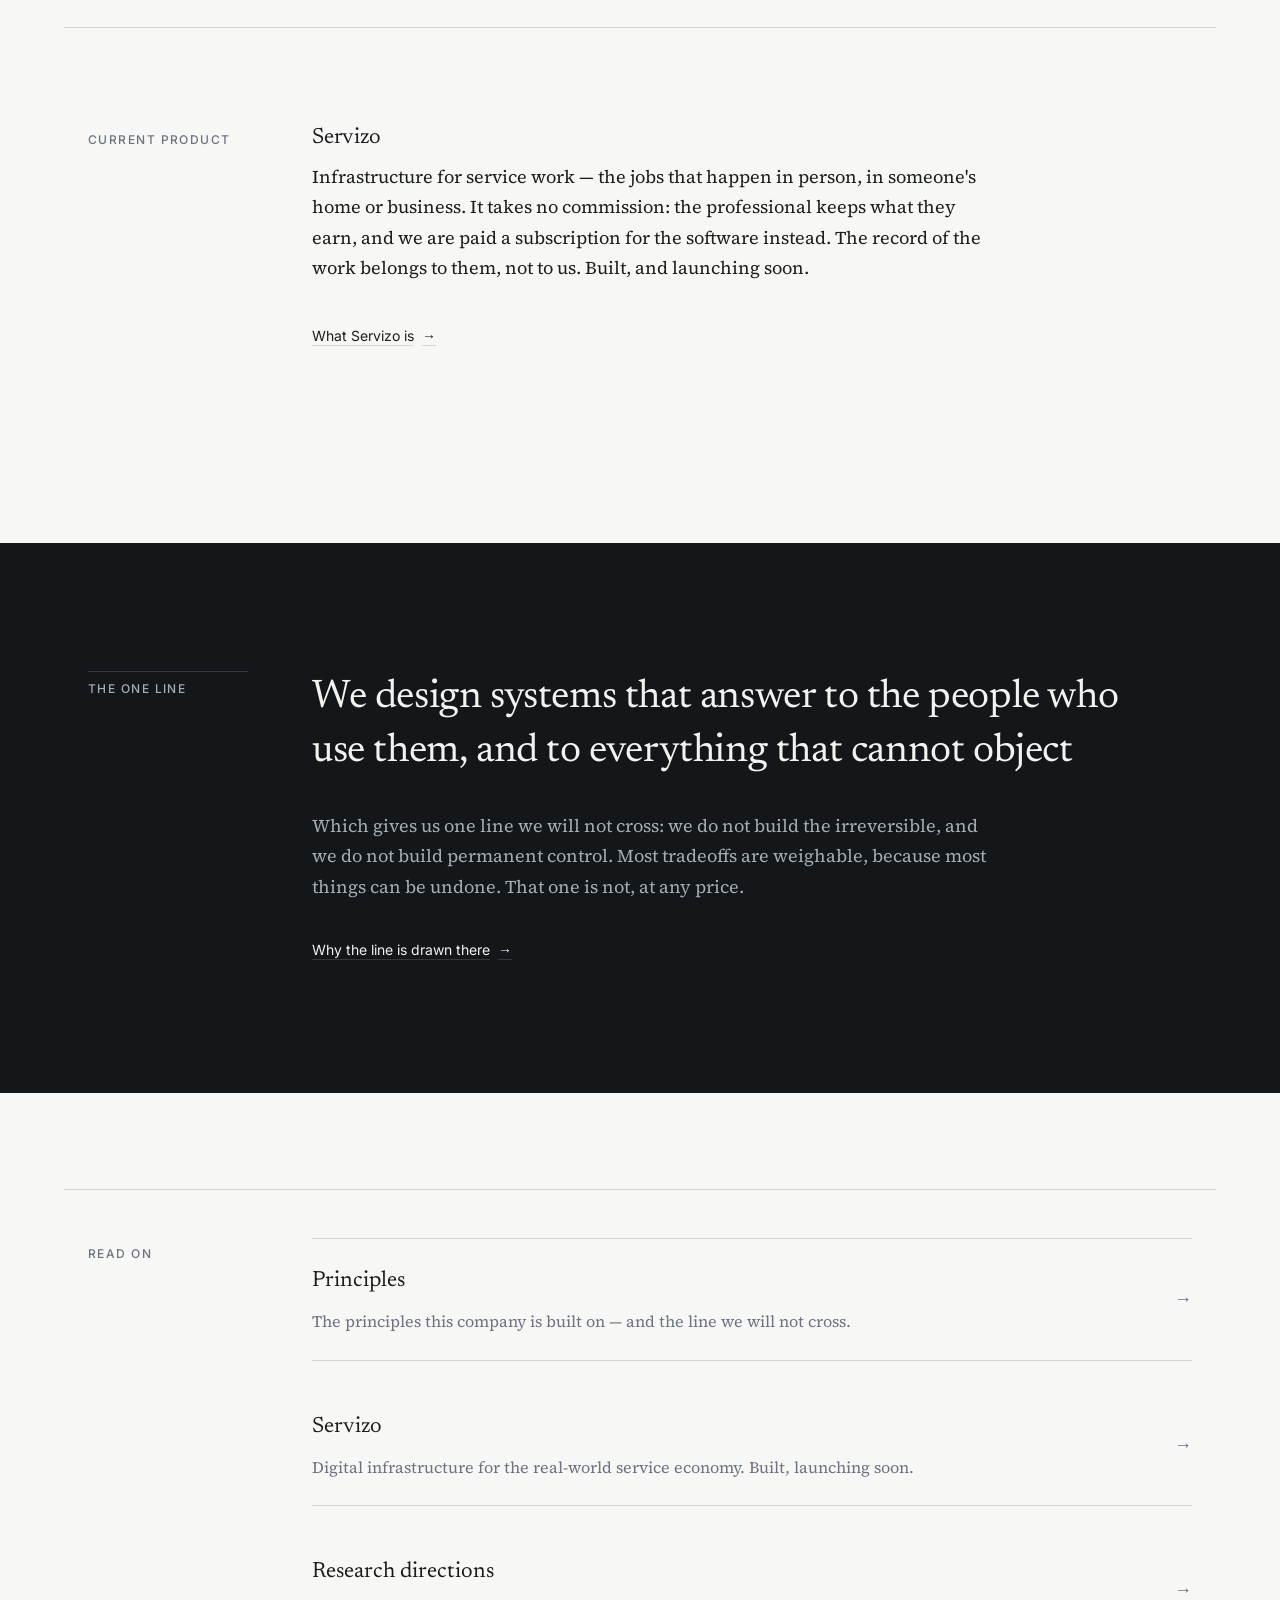
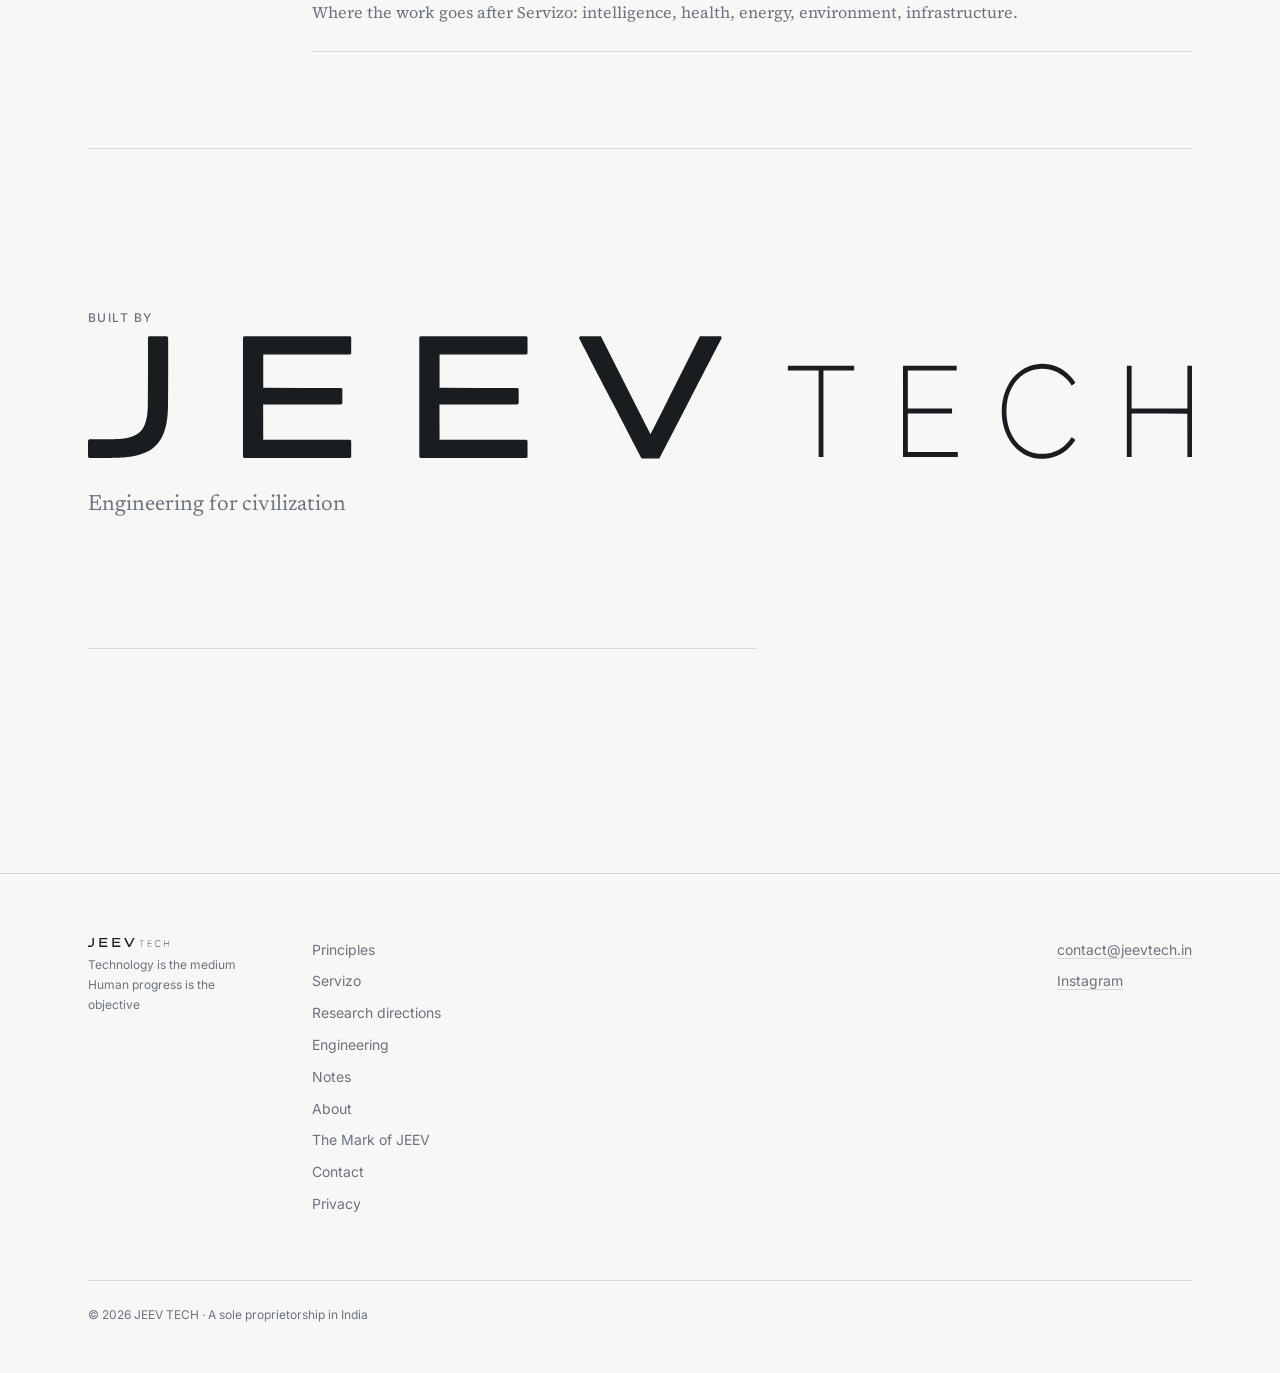
==== commit 1668f132: "copy: soften the launch date, professionalise the CTO line, re-verify the numbers Three changes and " ====
--- a/index.html
+++ b/index.html
@@ -159,7 +159,7 @@
           <div class="register__row">
             <dt class="register__term">Stage</dt>
             <dd class="register__desc">
-              A sole proprietorship in India, pre-launch. The first product is built and launches at the end of 2026.
+              A sole proprietorship in India, pre-launch. The first product is built and launching soon.
             </dd>
           </div>
         </dl>
@@ -239,7 +239,7 @@
         <p>
           Infrastructure for service work — the jobs that happen in person, in someone's home or business. It takes
           no commission: the professional keeps what they earn, and we are paid a subscription for the software
-          instead. The record of the work belongs to them, not to us. Built, and launching at the end of 2026.
+          instead. The record of the work belongs to them, not to us. Built, and launching soon.
         </p>
         <a href="/servizo" class="band__link band__link--light">
           What Servizo is <span aria-hidden="true">→</span>
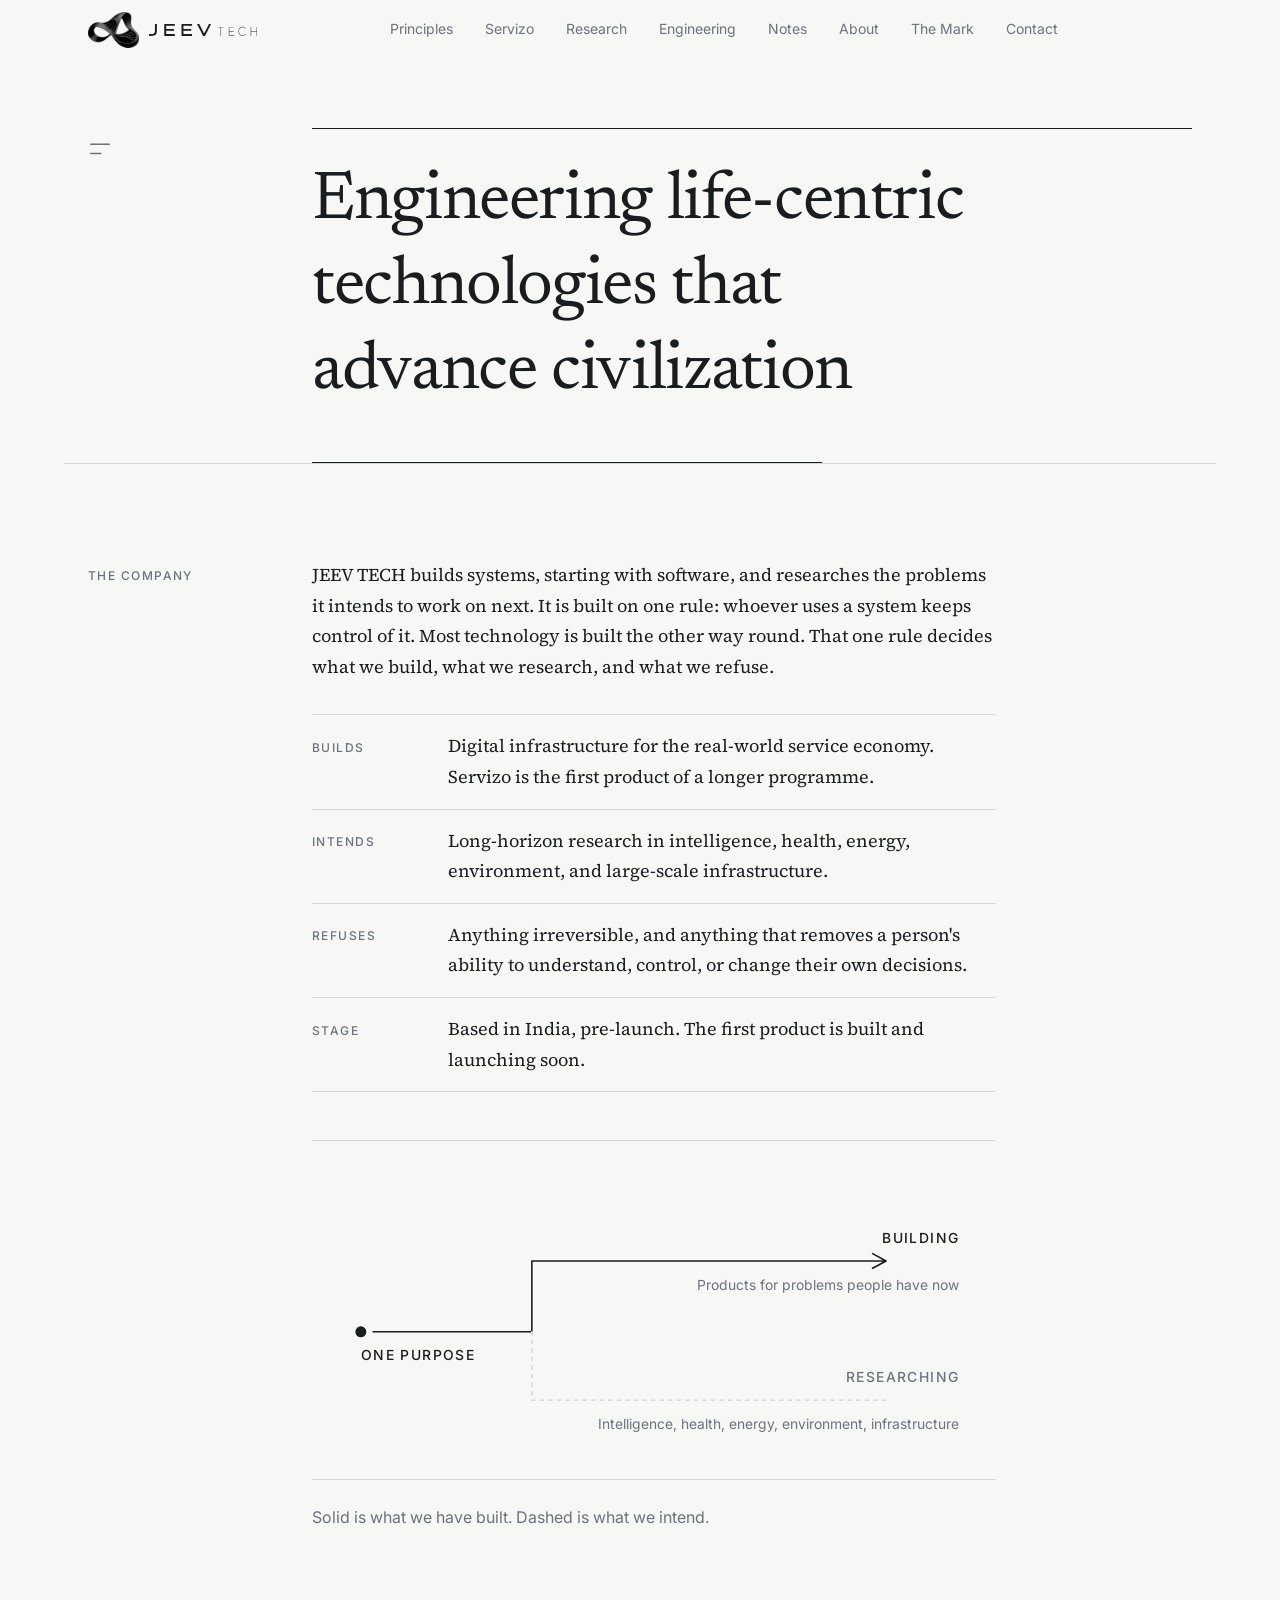
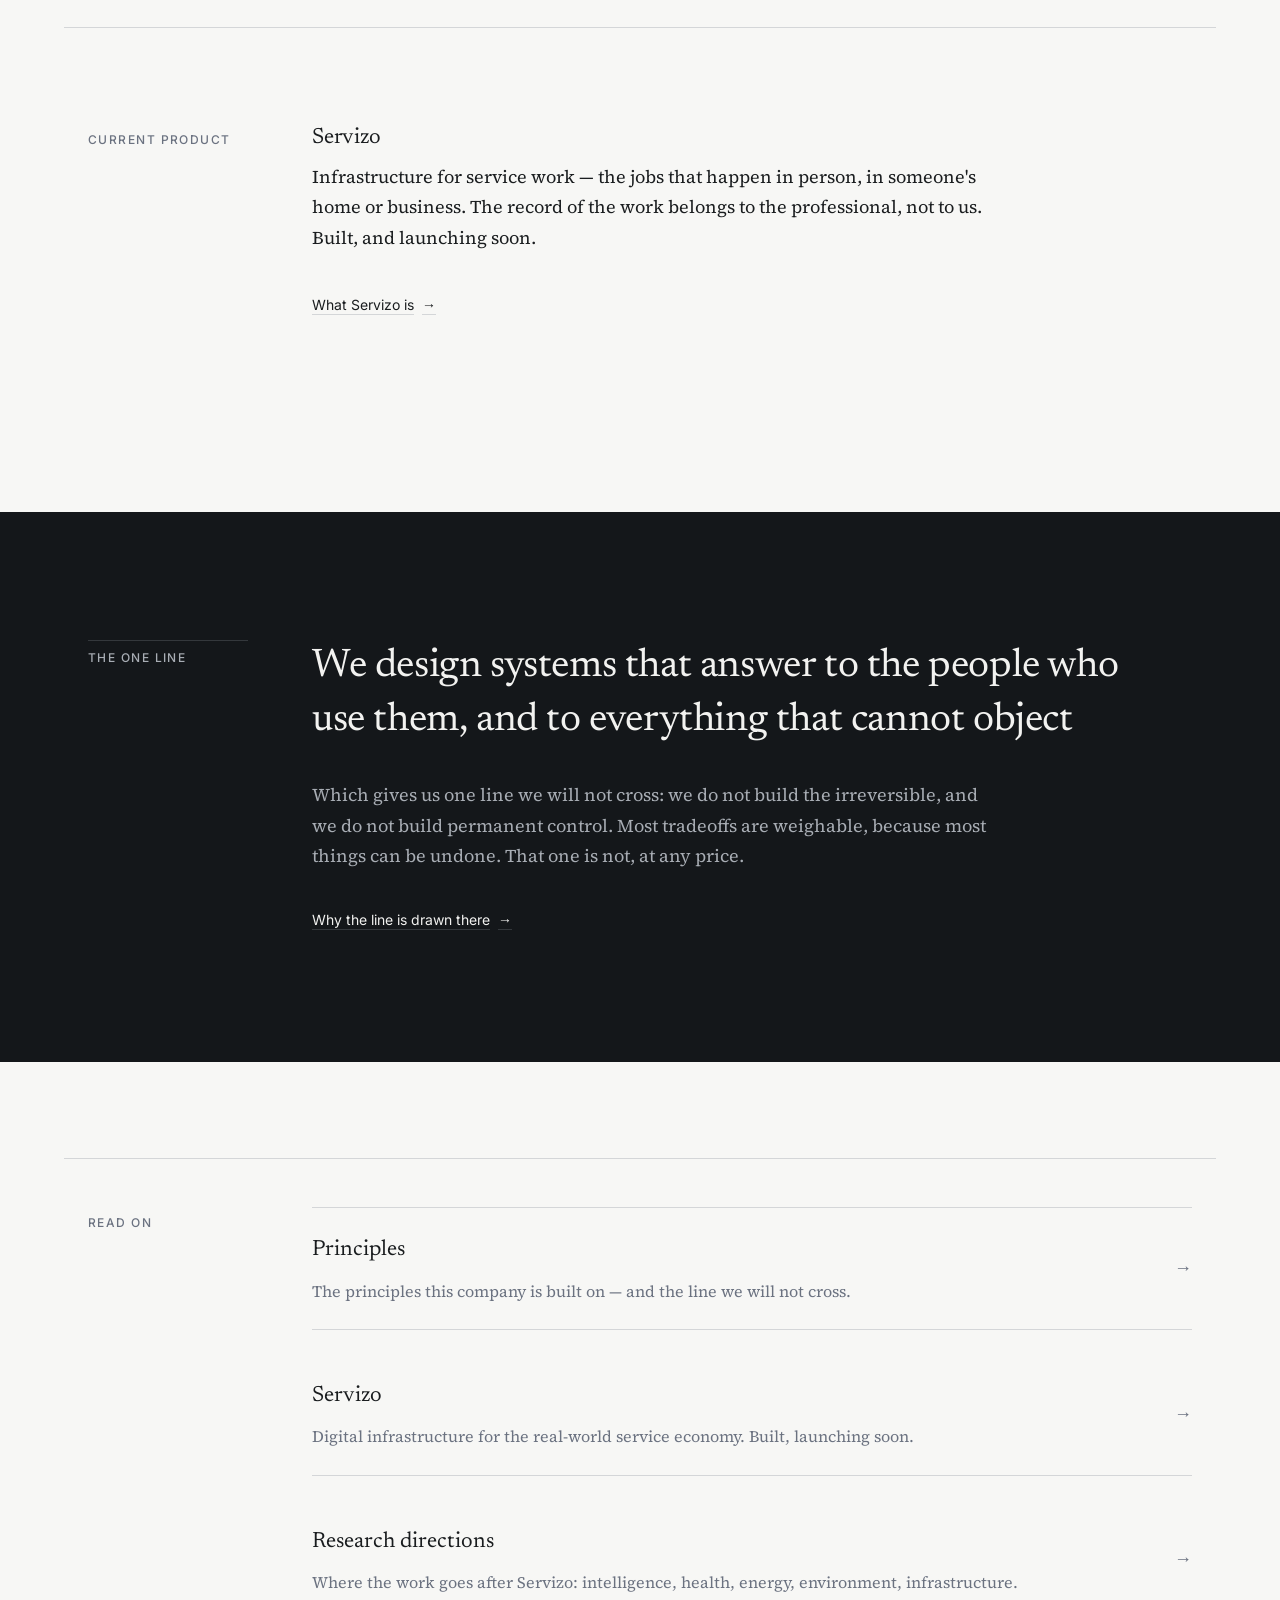
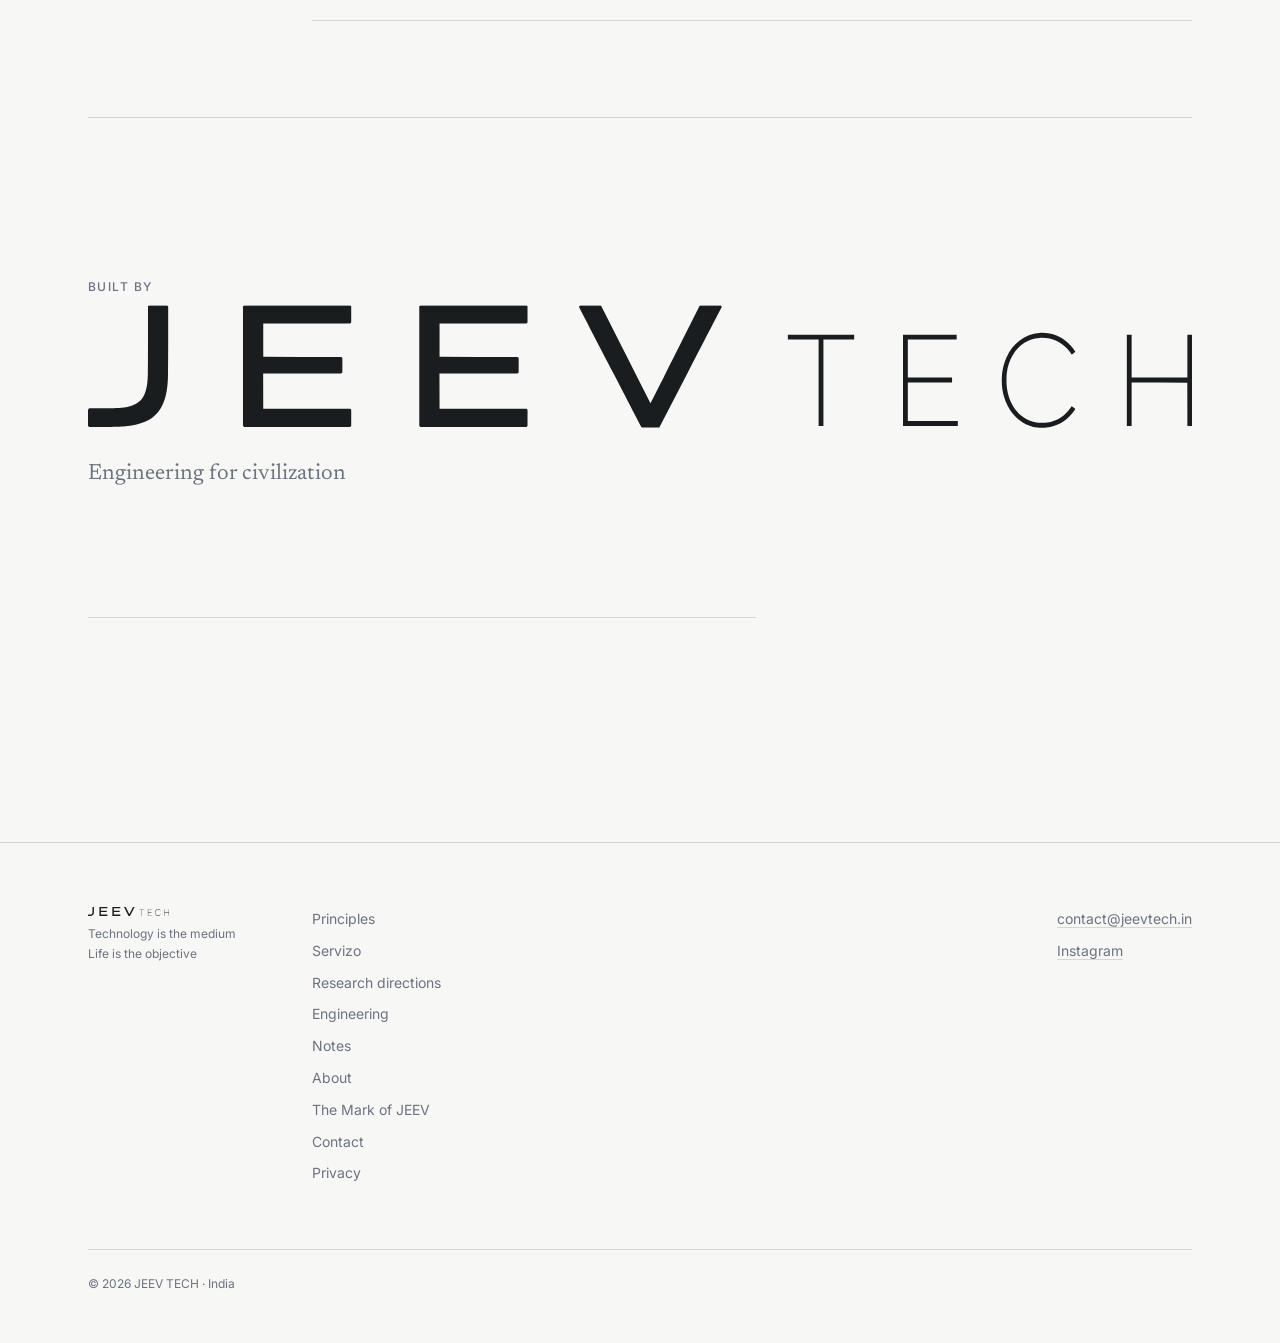
==== commit 822d7f63: "copy: say less about ourselves and more about the product A pass against the founder's own Principle" ====
--- a/index.html
+++ b/index.html
@@ -140,7 +140,8 @@
           <div class="register__row">
             <dt class="register__term">Builds</dt>
             <dd class="register__desc">
-              Digital infrastructure for the real-world service economy. Servizo is the first product.
+              Digital infrastructure for the real-world service economy. Servizo is the first product of a longer
+              programme.
             </dd>
           </div>
           <div class="register__row">
@@ -159,7 +160,7 @@
           <div class="register__row">
             <dt class="register__term">Stage</dt>
             <dd class="register__desc">
-              A sole proprietorship in India, pre-launch. The first product is built and launching soon.
+              Based in India, pre-launch. The first product is built and launching soon.
             </dd>
           </div>
         </dl>
@@ -237,9 +238,8 @@
       <div class="rail__body">
         <h2 id="evidence-heading" class="evidence__name">Servizo</h2>
         <p>
-          Infrastructure for service work — the jobs that happen in person, in someone's home or business. It takes
-          no commission: the professional keeps what they earn, and we are paid a subscription for the software
-          instead. The record of the work belongs to them, not to us. Built, and launching soon.
+          Infrastructure for service work — the jobs that happen in person, in someone's home or business. The
+          record of the work belongs to the professional, not to us. Built, and launching soon.
         </p>
         <a href="/servizo" class="band__link band__link--light">
           What Servizo is <span aria-hidden="true">→</span>
@@ -316,7 +316,7 @@
     <div class="site-footer__inner">
       <div class="site-footer__brand">
         <span class="site-footer__wordmark">JEEV <span class="wordmark__descriptor">TECH</span></span>
-        <span class="site-footer__tagline">Technology is the medium<br>Human progress is the objective</span>
+        <span class="site-footer__tagline">Technology is the medium<br>Life is the objective</span>
       </div>
 
       <nav class="site-footer__nav" aria-label="Footer navigation">
@@ -337,7 +337,7 @@
       </div>
 
       <p class="site-footer__meta">
-        &copy; 2026 JEEV TECH &middot; A sole proprietorship in India
+        &copy; 2026 JEEV TECH &middot; India
       </p>
     </div>
   </footer>
--- a/css/components.css
+++ b/css/components.css
@@ -515,6 +515,10 @@
   flex-wrap: wrap;
   gap: var(--space-2xl);
   margin-top: var(--space-2xl);
+  /* The names sit directly under the marks, so prose following the lockup
+     needs the same air above it that the lockup has, or it reads as a caption
+     belonging to the second icon. */
+  margin-bottom: var(--space-2xl);
 }
 
 .app-lockup__icon {
